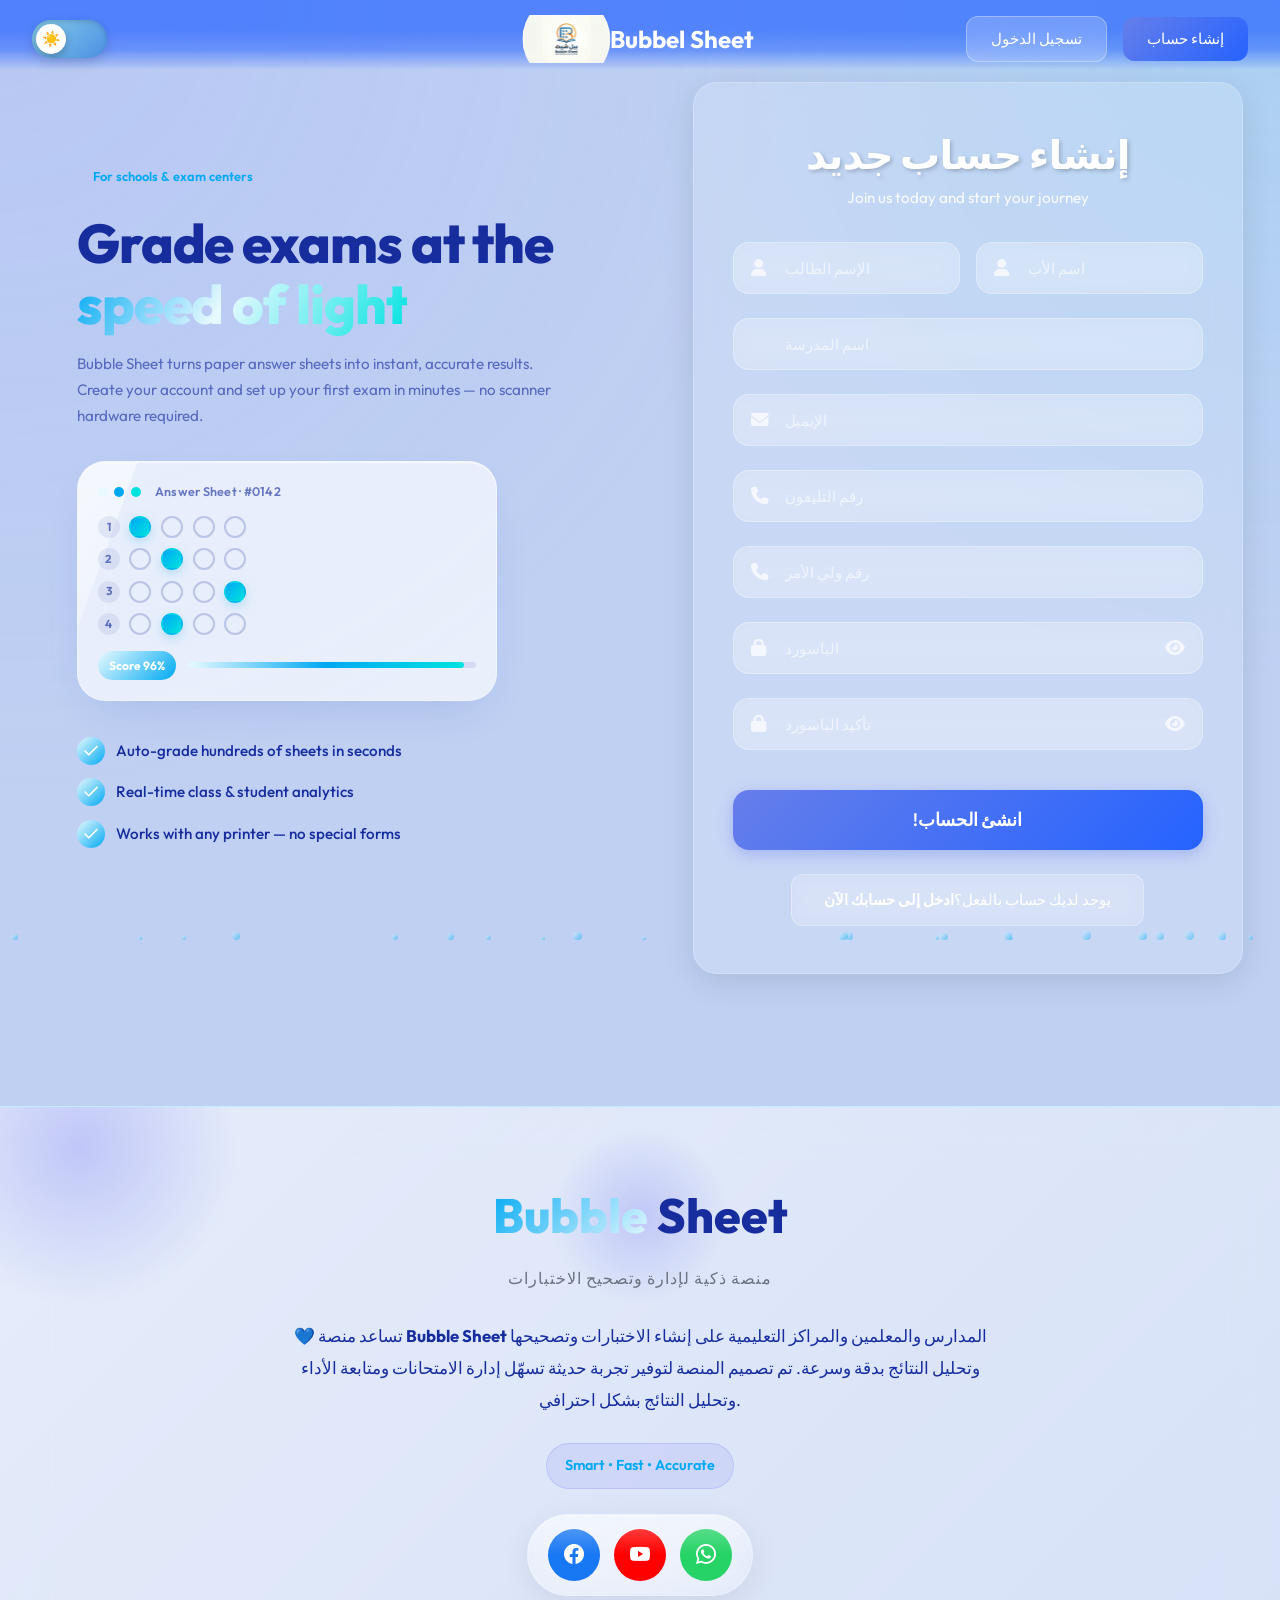
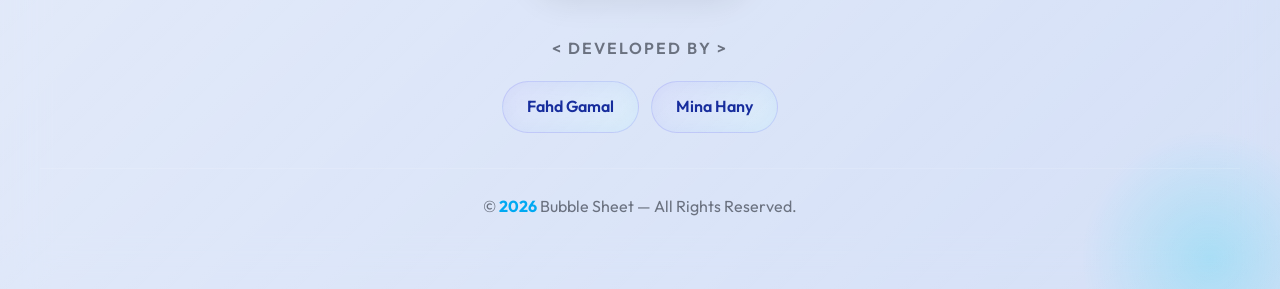
==== index.html @ 723b448f "Rename register.html to index.html" ====
<!DOCTYPE html>
<html lang="ar" data-theme="light">

<head>
    <meta charset="UTF-8" />
    <meta name="viewport" content="width=device-width, initial-scale=1, viewport-fit=cover" />
    <title>Create your account · Bubble Sheet</title>
    <meta name="description"
        content="Create your free Bubble Sheet account and start building, grading and tracking exams in minutes." />
    <!-- Bootstrap 5.3 -->
    <link href="https://cdnjs.cloudflare.com/ajax/libs/bootstrap/5.3.0/css/bootstrap.min.css" rel="stylesheet">
    <link href="https://cdnjs.cloudflare.com/ajax/libs/font-awesome/6.4.0/css/all.min.css" rel="stylesheet">
    <link href="https://cdn.jsdelivr.net/npm/bootstrap@5.3.3/dist/css/bootstrap.min.css" rel="stylesheet">
    <!--for footer -->
    <link href="https://fonts.googleapis.com/css2?family=Outfit:wght@300;400;500;600;700;800&display=swap"
        rel="stylesheet">
    <link href="https://cdn.jsdelivr.net/npm/bootstrap-icons@1.11.3/font/bootstrap-icons.css" rel="stylesheet">


    <!-- Fonts -->
    <link rel="preconnect" href="https://fonts.googleapis.com">
    <link rel="preconnect" href="https://fonts.gstatic.com" crossorigin>
    <link
        href="https://fonts.googleapis.com/css2?family=Outfit:wght@400;500;600;700;800&family=Plus+Jakarta+Sans:wght@400;500;600;700&display=swap"
        rel="stylesheet">
    <link rel="stylesheet" href="register.css">
    <link rel="stylesheet" href="nav.css">
    <link rel="stylesheet" href="footer.css">
</head>

<body>
    <!-- Navbar -->
    <nav class="glass-navbar">
        <div class="navbar-container">
            <!-- Logo/Brand (Center) -->
            <a href="home.html" class="navbar-brand">
                <div class="brand-logo">
                    <!-- <i class="fas fa-gem"></i> -->
                    <img src="logo.jpeg" alt="Logo" class="logo-text-wrapper">
                </div>
                <span class="logo-svg">Bubbel Sheet</span>
            </a>

            <!-- Theme Toggle -->
            <div class="nav-right">
                <label class="theme-switch">
                    <input type="checkbox" id="input">
                    <span class="toggle-track">
                        <span class="toggle-thumb"></span>
                    </span>
                </label>
            </div>

            <!-- Desktop Buttons -->
            <div class="navbar-buttons">
                <a href="login.html" class="glass-btn">تسجيل الدخول</a>
                <a href="register.html" class="glass-btn btn-register">إنشاء حساب</a>
            </div>

            <!-- Hamburger Menu -->
            <div class="hamburger" onclick="toggleMenu()">
                <span></span>
                <span></span>
                <span></span>
            </div>
        </div>
    </nav>
    <!-- Mobile Menu Overlay -->
    <div class="menu-overlay" id="menuOverlay" onclick="closeMenu()"></div>

    <!-- Mobile Menu -->
    <div class="mobile-menu" id="mobileMenu">
        <div class="mobile-menu-items">
            <a href="login.html" class="glass-btn" onclick="closeMenu()">تسجيل الدخول</a>
            <a href="register.html" class="glass-btn btn-register" onclick="closeMenu()">إنشاء حساب</a>
        </div>
    </div>
    <!-- finish navbar -->
    <!-- ============ MAIN SPLIT LAYOUT ============ -->
    <main>
        <div class="split-shell">

            <!-- LEFT: HERO -->
            <section class="hero-pane" aria-label="About Bubble Sheet">
                <div class="hero-blobs" aria-hidden="true">
                    <span class="blob blob-1"></span>
                    <span class="blob blob-2"></span>
                    <span class="blob blob-3"></span>
                </div>
                <div class="hero-particles" id="heroParticles" aria-hidden="true"></div>

                <div class="hero-content" data-anim="fade-up">
                    <span class="eyebrow glass-chip">For schools &amp; exam centers</span>
                    <h1 class="hero-title">
                        Grade exams at the
                        <span class="text-gradient">speed of light</span>
                    </h1>
                    <p class="hero-subtitle">
                        Bubble Sheet turns paper answer sheets into instant, accurate results.
                        Create your account and set up your first exam in minutes — no
                        scanner hardware required.
                    </p>

                    <!-- Illustration -->
                    <div class="hero-illustration glass-surface" data-anim="float-card" aria-hidden="true">
                        <div class="sheet-card">
                            <div class="sheet-header">
                                <span class="sheet-dot"></span>
                                <span class="sheet-dot"></span>
                                <span class="sheet-dot"></span>
                                <span class="sheet-title">Answer Sheet · #0142</span>
                            </div>
                            <div class="sheet-rows">
                                <div class="sheet-row" data-row="1">
                                    <span class="row-index">1</span>
                                    <span class="bubble-opt filled"></span>
                                    <span class="bubble-opt"></span>
                                    <span class="bubble-opt"></span>
                                    <span class="bubble-opt"></span>
                                </div>
                                <div class="sheet-row" data-row="2">
                                    <span class="row-index">2</span>
                                    <span class="bubble-opt"></span>
                                    <span class="bubble-opt filled"></span>
                                    <span class="bubble-opt"></span>
                                    <span class="bubble-opt"></span>
                                </div>
                                <div class="sheet-row" data-row="3">
                                    <span class="row-index">3</span>
                                    <span class="bubble-opt"></span>
                                    <span class="bubble-opt"></span>
                                    <span class="bubble-opt"></span>
                                    <span class="bubble-opt filled"></span>
                                </div>
                                <div class="sheet-row" data-row="4">
                                    <span class="row-index">4</span>
                                    <span class="bubble-opt"></span>
                                    <span class="bubble-opt filled"></span>
                                    <span class="bubble-opt"></span>
                                    <span class="bubble-opt"></span>
                                </div>
                            </div>
                            <div class="sheet-footer">
                                <span class="score-badge">Score 96%</span>
                                <span class="sheet-progress"><span class="sheet-progress-fill"></span></span>
                            </div>
                        </div>
                    </div>

                    <ul class="hero-features list-unstyled">
                        <li data-anim="reveal">
                            <span class="feature-icon"><svg width="18" height="18" viewBox="0 0 24 24" fill="none"
                                    stroke="currentColor" stroke-width="2.2" stroke-linecap="round"
                                    stroke-linejoin="round" aria-hidden="true">
                                    <path d="M20 6L9 17l-5-5" />
                                </svg></span>
                            Auto-grade hundreds of sheets in seconds
                        </li>
                        <li data-anim="reveal">
                            <span class="feature-icon"><svg width="18" height="18" viewBox="0 0 24 24" fill="none"
                                    stroke="currentColor" stroke-width="2.2" stroke-linecap="round"
                                    stroke-linejoin="round" aria-hidden="true">
                                    <path d="M20 6L9 17l-5-5" />
                                </svg></span>
                            Real-time class &amp; student analytics
                        </li>
                        <li data-anim="reveal">
                            <span class="feature-icon"><svg width="18" height="18" viewBox="0 0 24 24" fill="none"
                                    stroke="currentColor" stroke-width="2.2" stroke-linecap="round"
                                    stroke-linejoin="round" aria-hidden="true">
                                    <path d="M20 6L9 17l-5-5" />
                                </svg></span>
                            Works with any printer — no special forms
                        </li>
                    </ul>
                </div>
            </section>

            <!-- RIGHT: REGISTER FORM -->
            <!-- main -->
            <div class="animated-bg"></div>

            <div class="register-container">
                <div class="glass-card">
                    <h2>إنشاء حساب جديد</h2>
                    <p class="subtitle">Join us today and start your journey</p>

                    <form id="registerForm" novalidate>
                        <div class="name-row">
                            <div class="form-group">
                                <i class="fas fa-user input-icon"></i>
                                <input type="text" class="form-control" id="firstName" placeholder="الإسم الطالب"
                                    required>
                                <div class="error-message">First name is required</div>
                            </div>

                            <div class="form-group">
                                <i class="fas fa-user input-icon"></i>
                                <input type="text" class="form-control" id="lastName" placeholder="اسم الأب" required>
                                <div class="error-message">Last name is required</div>
                            </div>
                        </div>
                        <div class="form-group">
                            <input type="text" class="form-control" id="school" placeholder="اسم المدرسة" required>
                            <div class="error-message">school is required</div>
                        </div>
                        <div class="form-group">
                            <i class="fas fa-envelope input-icon"></i>
                            <input type="email" class="form-control" id="email" placeholder="الإيميل" required>
                            <div class="error-message">Please enter a valid email</div>
                        </div>

                        <div class="form-group">
                            <i class="fas fa-phone input-icon"></i>
                            <input type="tel" class="form-control" id="phone" placeholder="رقم التليفون" required>
                            <div class="error-message">Phone number is required</div>
                        </div>
                        <div class="form-group">
                            <i class="fas fa-phone input-icon"></i>
                            <input type="tel" class="form-control" id="fatherphone" placeholder="رقم ولي الأمر"
                                required>
                            <div class="error-message">Phone number is required</div>
                        </div>

                        <div class="form-group">
                            <i class="fas fa-lock input-icon"></i>
                            <input type="password" class="form-control" id="password" placeholder="الباسورد" required>
                            <i class="fas fa-eye password-toggle" id="togglePassword"></i>
                            <div class="error-message">Password must be at least 6 characters</div>
                        </div>

                        <div class="form-group">
                            <i class="fas fa-lock input-icon"></i>
                            <input type="password" class="form-control" id="confirmPassword"
                                placeholder="تأكيد الباسورد" required>
                            <i class="fas fa-eye password-toggle" id="toggleConfirmPassword"></i>
                            <div class="error-message">Passwords do not match</div>
                        </div>

                        <button type="submit" class="btn-register2">
                            <span>!انشئ الحساب</span>
                        </button>
                    </form>

                    <div class="login-link">
                        <a href="login.html" class="glass-link">يوجد لديك حساب بالفعل؟<strong>ادخل إلى حسابك
                                الآن</strong></a>
                    </div>
                </div>
                </section>

            </div>
    </main>
    <footer class="main-footer">

        <div class="footer-logo">
            <span>Bubble</span> Sheet
        </div>

        <div class="footer-subtitle">
            منصة ذكية لإدارة وتصحيح الاختبارات
        </div>

        <div class="footer-description">
            💙 تساعد منصة <strong>Bubble Sheet</strong> المدارس والمعلمين والمراكز التعليمية
            على إنشاء الاختبارات وتصحيحها وتحليل النتائج بدقة وسرعة.
            تم تصميم المنصة لتوفير تجربة حديثة تسهّل إدارة الامتحانات
            ومتابعة الأداء وتحليل النتائج بشكل احترافي.
        </div>

        <div class="footer-badge">
            Smart • Fast • Accurate
        </div>

        <br>

        <div class="social-glass">

            <a href="https://www.facebook.com/profile.php?id=61590523994765" class="facebook">
                <i class="bi bi-facebook"></i>
            </a>

            <a href="#" class="youtube">
                <i class="bi bi-youtube"></i>
            </a>

            <a href="http://wa.me/+201033878808" class="whatsapp">
                <i class="bi bi-whatsapp"></i>
            </a>

        </div>

        <div class="footer-dev-title">
            &lt; DEVELOPED BY &gt;
        </div>

        <div class="developers">
            <a href="https://www.facebook.com/share/1HFecNkbx6/">Fahd Gamal</a>
            <a href="https://www.facebook.com/share/1FLw3LeiFA/">Mina Hany</a>
        </div>

        <div class="footer-bottom">
            © <span class="copyright">2026</span>
            Bubble Sheet — All Rights Reserved.
        </div>

    </footer>
    <script src="https://cdn.jsdelivr.net/npm/bootstrap@5.3.3/dist/js/bootstrap.bundle.min.js"></script>
    <script src="register.js"></script>
    <script src="nav.js"></script>
</body>

</html>
---- register.css ----
/* ---------------------------------------------------------------------- */
/* DESIGN TOKENS                                                            */
/* ---------------------------------------------------------------------- */
:root {
    /* Brand */
    --primary: #00A9F2;
    --secondary: #00E2E0;
    --accent: #787CFE;
    --accent2: #48BED9;
    --darkAccent: #172D9D;

    /* Light theme */
    --bg: #F8FBFF;
    --surface: rgba(255, 255, 255, .65);
    --surfaceBorder: rgba(255, 255, 255, .4);
    --text: #172D9D;
    --text-soft: rgba(23, 45, 157, .62);
    --field-bg: rgba(255, 255, 255, .55);
    --field-bg-focus: rgba(255, 255, 255, .85);
    --shadow-color: rgba(23, 45, 157, .16);
    --glass-blur: 22px;
    --reflection: rgba(255, 255, 255, .55);

    /* Layout */
    --radius-sm: 12px;
    --radius-md: 18px;
    --radius-lg: 28px;
    --radius-pill: 999px;
    --font-display: 'Outfit', 'Plus Jakarta Sans', system-ui, sans-serif;
    --font-body: 'Plus Jakarta Sans', 'Outfit', system-ui, sans-serif;

    --ease: cubic-bezier(.22, .61, .36, 1);
    --speed-fast: .2s;
    --speed-med: .45s;
    --speed-slow: .9s;
}

/* Dark theme */
[data-theme="dark"] {
    --bg: #081028;
    --surface: rgba(15, 25, 55, .55);
    --surfaceBorder: rgba(255, 255, 255, .08);
    --text: #FFFFFF;
    --text-soft: rgba(255, 255, 255, .62);
    --field-bg: rgba(18, 28, 62, .55);
    --field-bg-focus: rgba(18, 28, 62, .85);
    --shadow-color: rgba(0, 0, 0, .55);
    --reflection: rgba(255, 255, 255, .10);
}

/* ---------------------------------------------------------------------- */
/* RESET / BASE                                                             */
/* ---------------------------------------------------------------------- */
* {
    box-sizing: border-box;
}

html {
    scroll-behavior: smooth;
}

body {
    margin: 0;
    min-height: 100vh;
    font-family: var(--font-body);
    color: var(--text);
    /* background: var(--bg); */
    /* transition: background var(--speed-slow) var(--ease), color var(--speed-med) var(--ease); */
    -webkit-font-smoothing: antialiased;
    overflow-x: hidden;
}

* {
    margin: 0;
    padding: 0;
    box-sizing: border-box;
}

html,
body {
    overflow-x: hidden;
}

/* Animated Gradient Background */
.animated-bg {
    position: fixed;
    top: 0;
    left: 0;
    width: 100%;
    height: 100%;
    /* background: linear-gradient(45deg, #667eea 0%, #764ba2 25%, #f093fb 50%, #4facfe 75%, #00f2fe 100%); */
    background-size: 400% 400%;
    animation: gradientShift 15s ease infinite;
    z-index: -1;
}

@keyframes gradientShift {
    0% {
        background-position: 0% 50%;
    }

    50% {
        background-position: 100% 50%;
    }

    100% {
        background-position: 0% 50%;
    }
}

/* Container Animation */
@keyframes fadeInUp {
    from {
        opacity: 0;
        transform: translateY(300px);
    }

    to {
        opacity: 1;
        transform: translateY(0);
    }
}

.register-container {
    margin-top: 50px;
    min-height: 100vh;
    display: flex;
    align-items: center;
    justify-content: center;
    padding: 2rem 1rem;
}

/* Liquid Glass Card */
.glass-card {
    background: rgba(255, 255, 255, 0.15);
    backdrop-filter: blur(20px);
    -webkit-backdrop-filter: blur(20px);
    border-radius: 24px;
    padding: 3rem 2.5rem;
    box-shadow: 0 8px 32px rgba(0, 0, 0, 0.1),
        0 0 0 1px rgba(255, 255, 255, 0.2) inset;
    max-width: 550px;
    width: 100%;
    animation: fadeInUp 0.8s ease;
}

.glass-card h2 {
    color: #fff;
    font-size: 2.5rem;
    font-weight: 700;
    margin-bottom: 0.5rem;
    text-align: center;
    text-shadow: 2px 2px 4px rgba(0, 0, 0, 0.2);
}

.glass-card .subtitle {
    color: rgba(255, 255, 255, 0.9);
    text-align: center;
    margin-bottom: 2rem;
    font-size: 0.95rem;
}

/* Form Groups */
.form-group {
    position: relative;
    margin-bottom: 1.5rem;
}

.input-icon {
    position: absolute;
    left: 18px;
    top: 50%;
    transform: translateY(-50%);
    color: rgba(255, 255, 255, 0.7);
    font-size: 1.1rem;
    z-index: 2;
    pointer-events: none;
}

.form-control,
.form-select {
    background: rgba(255, 255, 255, 0.2);
    backdrop-filter: blur(10px);
    border: 1px solid rgba(255, 255, 255, 0.3);
    border-radius: 16px;
    padding: 0.85rem 1rem 0.85rem 3.2rem;
    color: #fff;
    font-size: 0.95rem;
    transition: all 0.3s ease;
    height: 52px;
}

.form-control::placeholder {
    color: rgba(255, 255, 255, 0.6);
}

.form-control:focus,
.form-select:focus {
    background: rgba(255, 255, 255, 0.25);
    border-color: rgba(255, 255, 255, 0.6);
    box-shadow: 0 0 20px rgba(255, 255, 255, 0.3);
    outline: none;
    color: #fff;
}

.form-select {
    cursor: pointer;
    color: #fff;
}

.form-select option {
    background: #667eea;
    color: #fff;
}

/* Password Toggle */
.password-toggle {
    position: absolute;
    right: 18px;
    top: 50%;
    transform: translateY(-50%);
    color: rgba(255, 255, 255, 0.7);
    cursor: pointer;
    font-size: 1.1rem;
    z-index: 2;
    transition: color 0.3s ease;
}

.password-toggle:hover {
    color: #fff;
}

/* Row for First and Last Name */
.name-row {
    display: grid;
    grid-template-columns: 1fr 1fr;
    gap: 1rem;
}

/* 3D Register Button */
.btn-register2 {
    width: 100%;
    padding: 1rem;
    font-size: 1.1rem;
    font-weight: 600;
    color: #fff;
    background: linear-gradient(135deg, #667eea 0%, #2563ff 100%);
    border: none;
    border-radius: 16px;
    margin-top: 1rem;
    cursor: pointer;
    position: relative;
    overflow: hidden;
    box-shadow: 0 4px 15px rgba(102, 126, 234, 0.4);
    transition: all 0.2s ease;
    transform: translateY(0);
}

.btn-register2:hover {
    transform: translateY(-4px);
}

.btn-register2:active {
    transform: translateY(6px);
}

.btn-register2::before {
    content: '';
    position: absolute;
    top: 0;
    left: -100%;
    width: 100%;
    height: 100%;
    background: rgba(255, 255, 255, 0.2);
    transition: left 0.5s ease;
}

.btn-register2:hover::before {
    left: 100%;
}

/* Footer Link */
.login-link {
    margin-top: 1.5rem;
    text-align: center;
}

.glass-link {
    display: inline-block;
    padding: 0.8rem 2rem;
    background: rgba(255, 255, 255, 0.15);
    backdrop-filter: blur(10px);
    border: 1px solid rgba(255, 255, 255, 0.3);
    border-radius: 12px;
    color: #fff;
    text-decoration: none;
    font-size: 0.95rem;
    transition: all 0.3s ease;
}

.glass-link:hover {
    background: rgba(255, 255, 255, 0.25);
    border-color: rgba(255, 255, 255, 0.5);
    color: #fff;
    transform: translateY(-2px);
    box-shadow: 0 4px 15px rgba(255, 255, 255, 0.2);
}

.glass-link strong {
    color: #fff;
    font-weight: 600;
}

/* Error Messages */
.error-message {
    color: #ff6b6b;
    font-size: 0.85rem;
    margin-top: 0.3rem;
    margin-left: 0.5rem;
    display: none;
}

.form-group.error .form-control,
.form-group.error .form-select {
    border-color: #ff6b6b;
}

.form-group.error .error-message {
    display: block;
}

/* Responsive */
@media (max-width: 768px) {
    .glass-card {
        padding: 2rem 1.5rem;
    }

    .glass-card h2 {
        font-size: 2rem;
    }

    .name-row {
        grid-template-columns: 1fr;
    }
}

@media (max-width: 576px) {
    .glass-card {
        padding: 1.5rem 1rem;
        border-radius: 20px;
    }

    .glass-card h2 {
        font-size: 1.75rem;
    }

    .form-control,
    .form-select {
        font-size: 0.9rem;
    }
}

h1,
h2,
h3,
h4,
.brand-text {
    font-family: var(--font-display);
    letter-spacing: -0.02em;
}

a {
    color: var(--primary);
    text-decoration: none;
}

::selection {
    background: var(--accent);
    color: #fff;
}

/* Focus visibility for accessibility */
a:focus-visible,
button:focus-visible,
input:focus-visible,
.gender-pill:focus-visible,
.theme-btn:focus-visible {
    outline: 2px solid var(--accent);
    outline-offset: 3px;
    border-radius: var(--radius-sm);
}

.skip-link {
    position: absolute;
    left: -999px;
    top: auto;
    background: var(--surface);
    color: var(--text);
    padding: .6rem 1rem;
    border-radius: var(--radius-sm);
    z-index: 2000;
    border: 1px solid var(--surfaceBorder);
}

.skip-link:focus {
    left: 1rem;
    top: 1rem;
}

@media (prefers-contrast: more) {
    :root {
        --surfaceBorder: rgba(0, 0, 0, .6);
    }

    [data-theme="dark"] {
        --surfaceBorder: rgba(255, 255, 255, .6);
    }
}

@media (prefers-reduced-motion: reduce) {

    *,
    *::before,
    *::after {
        animation-duration: .01ms !important;
        animation-iteration-count: 1 !important;
        transition-duration: .01ms !important;
        scroll-behavior: auto !important;
    }
}

/* ---------------------------------------------------------------------- */
/* ANIMATED BACKGROUND                                                      */
/* ---------------------------------------------------------------------- */
.bg-aurora {
    position: fixed;
    inset: -20%;
    z-index: -2;
    background:
        radial-gradient(40% 35% at 18% 20%, color-mix(in srgb, var(--secondary) 38%, transparent), transparent 70%),
        radial-gradient(45% 40% at 85% 15%, color-mix(in srgb, var(--accent) 32%, transparent), transparent 70%),
        radial-gradient(50% 45% at 75% 85%, color-mix(in srgb, var(--primary) 30%, transparent), transparent 70%),
        radial-gradient(40% 40% at 15% 85%, color-mix(in srgb, var(--accent2) 28%, transparent), transparent 70%);
    filter: blur(60px) saturate(130%);
    animation: auroraShift 28s var(--ease) infinite alternate;
    opacity: .55;
    transition: opacity var(--speed-slow) var(--ease);
}

[data-theme="dark"] .bg-aurora {
    opacity: .35;
}

@keyframes auroraShift {
    0% {
        transform: translate3d(0, 0, 0) rotate(0deg) scale(1);
    }

    50% {
        transform: translate3d(2%, -3%, 0) rotate(8deg) scale(1.08);
    }

    100% {
        transform: translate3d(-3%, 2%, 0) rotate(-6deg) scale(1.02);
    }
}

.bg-grid {
    position: fixed;
    inset: 0;
    z-index: -1;
    background-image:
        linear-gradient(to right, color-mix(in srgb, var(--text) 5%, transparent) 1px, transparent 1px),
        linear-gradient(to bottom, color-mix(in srgb, var(--text) 5%, transparent) 1px, transparent 1px);
    background-size: 64px 64px;
    -webkit-mask-image: radial-gradient(120% 90% at 50% 0%, rgba(0, 0, 0, .6), transparent 75%);
    mask-image: radial-gradient(120% 90% at 50% 0%, rgba(0, 0, 0, .6), transparent 75%);
    opacity: .5;
}

/* ---------------------------------------------------------------------- */
/* GLASS PRIMITIVES                                                         */
/* ---------------------------------------------------------------------- */
.glass-surface {
    background: var(--surface);
    border: 1px solid var(--surfaceBorder);
    border-radius: var(--radius-lg);
    -webkit-backdrop-filter: blur(var(--glass-blur)) saturate(160%);
    backdrop-filter: blur(var(--glass-blur)) saturate(160%);
    box-shadow:
        0 1px 0 var(--reflection) inset,
        0 18px 50px -20px var(--shadow-color);
    position: relative;
    transition: background var(--speed-med) var(--ease), border-color var(--speed-med) var(--ease), box-shadow var(--speed-med) var(--ease);
}

.glass-pill {
    background: var(--surface);
    border: 1px solid var(--surfaceBorder);
    border-radius: var(--radius-pill);
    -webkit-backdrop-filter: blur(14px) saturate(160%);
    backdrop-filter: blur(14px) saturate(160%);
}

.text-gradient {
    background: linear-gradient(120deg, var(--primary), var(--secondary) 45%, var(--accent) 100%);
    -webkit-background-clip: text;
    background-clip: text;
    color: transparent;
}

/* ---------------------------------------------------------------------- */
/* LAYOUT — SPLIT SCREEN                                                    */
/* ---------------------------------------------------------------------- */
.split-shell {
    display: grid;
    grid-template-columns: 1.05fr 1fr;
    min-height: calc(100vh - 66px);
}

.hero-pane {
    /* position: relative; */
    display: flex;
    align-items: center;
    justify-content: center;
    padding: clamp(2rem, 5vw, 5rem) clamp(1.5rem, 6vw, 5rem);
    overflow: hidden;
}

.form-pane {
    display: flex;
    align-items: center;
    justify-content: center;
    padding: clamp(1.5rem, 4vw, 3.5rem) clamp(1rem, 4vw, 3rem);
}

/* Floating liquid blobs */
.hero-blobs {
    position: absolute;
    inset: 0;
    z-index: 0;
    pointer-events: none;
}

.blob {
    border-radius: 50%;
    filter: blur(50px);
    opacity: .55;
    mix-blend-mode: normal;
    will-change: transform;
}

[data-theme="dark"] .blob {
    opacity: .4;
}

.blob-1 {
    width: 320px;
    height: 320px;
    top: -60px;
    left: -80px;
    background: radial-gradient(circle at 30% 30%, var(--secondary), transparent 70%);
    animation: floatBlob1 16s var(--ease) infinite alternate;
}

.blob-2 {
    width: 380px;
    height: 380px;
    bottom: -120px;
    right: -100px;
    background: radial-gradient(circle at 70% 70%, var(--accent), transparent 70%);
    animation: floatBlob2 20s var(--ease) infinite alternate;
}

.blob-3 {
    width: 240px;
    height: 240px;
    bottom: 20%;
    left: 28%;
    background: radial-gradient(circle at 50% 50%, var(--primary), transparent 70%);
    animation: floatBlob3 18s var(--ease) infinite alternate;
}

@keyframes floatBlob1 {
    from {
        transform: translate3d(0, 0, 0) scale(1);
    }

    to {
        transform: translate3d(60px, 40px, 0) scale(1.15);
    }
}

@keyframes floatBlob2 {
    from {
        transform: translate3d(0, 0, 0) scale(1);
    }

    to {
        transform: translate3d(-50px, -60px, 0) scale(1.1);
    }
}

@keyframes floatBlob3 {
    from {
        transform: translate3d(0, 0, 0) rotate(0deg);
    }

    to {
        transform: translate3d(30px, -40px, 0) rotate(20deg);
    }
}

/* Floating particles */
.hero-particles {
    position: absolute;
    inset: 0;
    z-index: 1;
    pointer-events: none;
}

.particle {
    position: absolute;
    border-radius: 50%;
    background: linear-gradient(135deg, var(--secondary), var(--primary));
    opacity: .5;
    animation: particleFloat linear infinite;
}

@keyframes particleFloat {
    0% {
        transform: translate3d(0, 0, 0);
        opacity: 0;
    }

    10% {
        opacity: .6;
    }

    90% {
        opacity: .4;
    }

    100% {
        transform: translate3d(var(--drift-x), -120vh, 0);
        opacity: 0;
    }
}

/* ---------------------------------------------------------------------- */
/* HERO CONTENT                                                             */
/* ---------------------------------------------------------------------- */
.hero-content {
    position: relative;
    z-index: 2;
    max-width: 620px;
}

.eyebrow {
    display: inline-flex;
    align-items: center;
    gap: .4rem;
    padding: .45rem 1rem;
    font-size: .8rem;
    font-weight: 600;
    color: var(--primary);
    margin-bottom: 1.25rem;
}

.hero-title {
    font-size: clamp(2.1rem, 4.4vw, 3.4rem);
    font-weight: 800;
    line-height: 1.12;
    margin-bottom: 1rem;
    color: var(--text);
}

.hero-subtitle {
    font-size: clamp(.95rem, 1.1vw, 1.1rem);
    color: var(--text-soft);
    max-width: 520px;
    margin-bottom: 2rem;
    line-height: 1.7;
}

/* Hero illustration */
.hero-illustration {
    padding: 1.25rem;
    margin-bottom: 2.25rem;
    max-width: 420px;
    position: relative;
    overflow: hidden;
}

.hero-illustration::before {
    content: '';
    position: absolute;
    top: -50%;
    left: -60%;
    width: 60%;
    height: 220%;
    background: linear-gradient(120deg, transparent, var(--reflection), transparent);
    transform: rotate(20deg);
    animation: reflectionSweep 7s ease-in-out infinite;
}

@keyframes reflectionSweep {

    0%,
    60% {
        left: -60%;
    }

    100% {
        left: 130%;
    }
}

[data-anim="float-card"] {
    animation: floatCard 7s var(--ease) infinite alternate;
}

@keyframes floatCard {
    from {
        transform: translateY(0px) rotate(-1deg);
    }

    to {
        transform: translateY(-10px) rotate(1deg);
    }
}

.sheet-card {
    position: relative;
    z-index: 1;
}

.sheet-header {
    display: flex;
    align-items: center;
    gap: .4rem;
    margin-bottom: .9rem;
}

.sheet-dot {
    width: 10px;
    height: 10px;
    border-radius: 50%;
    background: color-mix(in srgb, var(--text) 18%, transparent);
}

.sheet-dot:nth-child(1) {
    background: var(--secondary);
}

.sheet-dot:nth-child(2) {
    background: var(--primary);
}

.sheet-dot:nth-child(3) {
    background: var(--accent);
}

.sheet-title {
    margin-left: .5rem;
    font-size: .78rem;
    font-weight: 600;
    color: var(--text-soft);
    letter-spacing: .02em;
}

.sheet-rows {
    display: flex;
    flex-direction: column;
    gap: .65rem;
    margin-bottom: 1rem;
}

.sheet-row {
    display: flex;
    align-items: center;
    gap: .6rem;
}

.row-index {
    width: 22px;
    height: 22px;
    display: grid;
    place-items: center;
    border-radius: 50%;
    background: color-mix(in srgb, var(--text) 8%, transparent);
    font-size: .72rem;
    font-weight: 700;
    color: var(--text-soft);
    flex-shrink: 0;
}

.bubble-opt {
    width: 22px;
    height: 22px;
    border-radius: 50%;
    border: 2px solid color-mix(in srgb, var(--text) 22%, transparent);
    transition: all .4s var(--ease);
}

.bubble-opt.filled {
    border-color: transparent;
    background: linear-gradient(135deg, var(--primary), var(--accent));
    box-shadow: 0 4px 14px -4px color-mix(in srgb, var(--primary) 60%, transparent);
    animation: bubblePop 2.4s var(--ease) infinite;
}

.sheet-row[data-row="2"] .bubble-opt.filled {
    animation-delay: .3s;
}

.sheet-row[data-row="3"] .bubble-opt.filled {
    animation-delay: .6s;
}

.sheet-row[data-row="4"] .bubble-opt.filled {
    animation-delay: .9s;
}

@keyframes bubblePop {

    0%,
    100% {
        transform: scale(1);
    }

    50% {
        transform: scale(1.18);
    }
}

.sheet-footer {
    display: flex;
    align-items: center;
    gap: .75rem;
}

.score-badge {
    font-size: .75rem;
    font-weight: 700;
    padding: .3rem .7rem;
    border-radius: var(--radius-pill);
    color: #fff;
    background: linear-gradient(135deg, var(--secondary), var(--primary));
    white-space: nowrap;
}

.sheet-progress {
    flex: 1;
    height: 6px;
    border-radius: var(--radius-pill);
    background: color-mix(in srgb, var(--text) 10%, transparent);
    overflow: hidden;
}

.sheet-progress-fill {
    display: block;
    height: 100%;
    width: 0%;
    border-radius: var(--radius-pill);
    background: linear-gradient(90deg, var(--secondary), var(--primary), var(--accent));
    animation: fillProgress 2.4s var(--ease) 1 forwards;
}

@keyframes fillProgress {
    to {
        width: 96%;
    }
}

/* Hero feature list */
.hero-features {
    display: flex;
    flex-direction: column;
    gap: .85rem;
    margin: 0;
    padding: 0;
}

.hero-features li {
    display: flex;
    align-items: center;
    gap: .7rem;
    font-size: .95rem;
    font-weight: 500;
    color: var(--text);
    opacity: 0;
    transform: translateY(14px);
}

.feature-icon {
    display: grid;
    place-items: center;
    width: 28px;
    height: 28px;
    border-radius: var(--radius-pill);
    background: linear-gradient(135deg, var(--secondary), var(--primary));
    color: #fff;
    flex-shrink: 0;
}

/* ---------------------------------------------------------------------- */
/* REVEAL / ENTRANCE ANIMATIONS (triggered via JS .is-visible)             */
/* ---------------------------------------------------------------------- */
[data-anim="fade-up"] {
    animation: fadeUp .8s var(--ease) both;
}

@keyframes fadeUp {
    from {
        opacity: 0;
        transform: translateY(24px);
    }

    to {
        opacity: 1;
        transform: translateY(0);
    }
}

[data-anim="reveal"] {
    transition: opacity .7s var(--ease), transform .7s var(--ease);
}

[data-anim="reveal"]:not(.is-visible) {
    opacity: 0;
    transform: translateY(16px);
}

[data-anim="reveal"].is-visible {
    opacity: 1;
    transform: translateY(0);
}

.hero-features li.is-visible {
    opacity: 1;
    transform: translateY(0);
    transition: opacity .6s var(--ease), transform .6s var(--ease);
}

[data-anim="card-in"] {
    animation: cardIn .9s var(--ease) both;
}

@keyframes cardIn {
    from {
        opacity: 0;
        transform: translateY(40px) scale(.97);
    }

    to {
        opacity: 1;
        transform: translateY(0) scale(1);
    }
}

/* ---------------------------------------------------------------------- */
/* FORM CARD                                                                */
/* ---------------------------------------------------------------------- */
.form-card {
    width: 100%;
    max-width: 540px;
    padding: clamp(1.5rem, 3vw, 2.75rem);
    position: relative;
    isolation: isolate;
}

.form-card-glow {
    position: absolute;
    inset: -2px;
    border-radius: inherit;
    background: linear-gradient(135deg, color-mix(in srgb, var(--secondary) 50%, transparent), color-mix(in srgb, var(--accent) 50%, transparent));
    filter: blur(28px);
    opacity: .35;
    z-index: -1;
    animation: glowPulse 6s ease-in-out infinite;
}

@keyframes glowPulse {

    0%,
    100% {
        opacity: .25;
    }

    50% {
        opacity: .45;
    }
}

.form-card-head {
    margin-bottom: 1.75rem;
}

.form-title {
    font-size: clamp(1.5rem, 2.4vw, 1.9rem);
    font-weight: 800;
    margin-bottom: .35rem;
    color: var(--text);
}

.form-subtitle {
    color: var(--text-soft);
    font-size: .95rem;
    margin: 0;
}

/* ---------------------------------------------------------------------- */
/* FORM FIELDS — glass floating labels                                     */
/* ---------------------------------------------------------------------- */
.glass-field {
    position: relative;
}

.glass-field>.form-control {
    background: var(--field-bg);
    border: 1px solid var(--surfaceBorder);
    border-radius: var(--radius-md);
    color: var(--text);
    -webkit-backdrop-filter: blur(10px);
    backdrop-filter: blur(10px);
    height: calc(3.5rem + 2px);
    padding: 1rem .9rem;
    transition: border-color var(--speed-fast) var(--ease), background var(--speed-fast) var(--ease), box-shadow var(--speed-fast) var(--ease), transform var(--speed-fast) var(--ease);
}

.glass-field>.form-control::placeholder {
    color: transparent;
}

.glass-field>label {
    color: var(--text-soft);
    padding: 1rem .9rem;
}

.glass-field>.form-control:focus {
    background: var(--field-bg-focus);
    border-color: var(--primary);
    box-shadow: 0 0 0 4px color-mix(in srgb, var(--primary) 18%, transparent), 0 10px 26px -14px color-mix(in srgb, var(--primary) 50%, transparent);
    transform: translateY(-1px);
}

.glass-field>.form-control:focus~label,
.glass-field>.form-control:not(:placeholder-shown)~label {
    color: var(--primary);
    transform: scale(.82) translateY(-.7rem) translateX(.15rem);
}

/* Validation states */
.glass-field.is-valid>.form-control {
    border-color: var(--secondary);
    box-shadow: 0 0 0 4px color-mix(in srgb, var(--secondary) 16%, transparent);
}

.glass-field.is-invalid>.form-control {
    border-color: #ff6b81;
    box-shadow: 0 0 0 4px rgba(255, 107, 129, .16);
    animation: shake .35s var(--ease);
}

@keyframes shake {

    0%,
    100% {
        transform: translateX(0);
    }

    25% {
        transform: translateX(-5px);
    }

    75% {
        transform: translateX(5px);
    }
}

.field-feedback {
    font-size: .8rem;
    min-height: 1.1em;
    margin-top: .35rem;
    padding-left: .25rem;
    display: flex;
    align-items: center;
    gap: .35rem;
    color: var(--text-soft);
    transition: color var(--speed-fast) var(--ease);
}

.glass-field.is-invalid .field-feedback,
fieldset.is-invalid .field-feedback {
    color: #ff6b81;
}

.glass-field.is-valid .field-feedback,
fieldset.is-valid .field-feedback {
    color: var(--accent2);
}

.field-feedback::before {
    content: '';
    flex-shrink: 0;
}

.glass-field.is-invalid .field-feedback:not(:empty)::before,
.glass-field.is-valid .field-feedback:not(:empty)::before,
fieldset.is-invalid .field-feedback:not(:empty)::before,
fieldset.is-valid .field-feedback:not(:empty)::before {
    width: 6px;
    height: 6px;
    border-radius: 50%;
    background: currentColor;
}

/* Password toggle button */
.has-toggle>.form-control {
    padding-right: 3rem;
}

.password-toggle:hover {
    color: var(--primary);
    transform: translateY(-1px);
}

.password-toggle[aria-pressed="true"] {
    color: var(--primary);
}

/* ---------------------------------------------------------------------- */
/* GENDER RADIO PILLS                                                       */
/* ---------------------------------------------------------------------- */
.field-legend {
    font-size: .85rem;
    font-weight: 600;
    color: var(--text-soft);
    margin-bottom: .5rem;
    padding: 0;
}

.gender-options {
    display: flex;
    gap: .75rem;
    flex-wrap: wrap;
}

.gender-input {
    position: absolute;
    opacity: 0;
    width: 1px;
    height: 1px;
    pointer-events: none;
}

.gender-pill {
    display: inline-flex;
    align-items: center;
    gap: .5rem;
    padding: .7rem 1.25rem;
    font-size: .92rem;
    font-weight: 600;
    color: var(--text-soft);
    cursor: pointer;
    transition: all var(--speed-fast) var(--ease);
    user-select: none;
}

.gender-pill:hover {
    color: var(--text);
    transform: translateY(-1px);
    border-color: color-mix(in srgb, var(--primary) 40%, var(--surfaceBorder));
}

.gender-input:checked+.gender-pill {
    color: #fff;
    background: linear-gradient(135deg, var(--primary), var(--accent));
    border-color: transparent;
    box-shadow: 0 10px 24px -12px color-mix(in srgb, var(--primary) 60%, transparent);
}

.gender-input:focus-visible+.gender-pill {
    outline: 2px solid var(--accent);
    outline-offset: 3px;
}

fieldset.is-invalid .gender-pill {
    border-color: #ff6b81;
}

/* ---------------------------------------------------------------------- */
/* PASSWORD STRENGTH METER                                                  */
/* ---------------------------------------------------------------------- */
.strength-track {
    position: relative;
    height: 7px;
    border-radius: var(--radius-pill);
    background: color-mix(in srgb, var(--text) 8%, transparent);
    overflow: hidden;
}

.strength-fill {
    position: absolute;
    inset: 0;
    width: 0%;
    border-radius: var(--radius-pill);
    background: linear-gradient(90deg, #ff6b81, #ffb547);
    transition: width var(--speed-med) var(--ease), background var(--speed-med) var(--ease);
}

.strength-fill[data-level="medium"] {
    background: linear-gradient(90deg, #ffb547, var(--accent2));
}

.strength-fill[data-level="strong"] {
    background: linear-gradient(90deg, var(--secondary), var(--primary), var(--accent));
}

.strength-meta {
    display: flex;
    flex-wrap: wrap;
    align-items: center;
    justify-content: space-between;
    gap: .5rem;
    margin-top: .5rem;
}

.strength-label {
    font-size: .8rem;
    font-weight: 600;
    color: var(--text-soft);
    transition: color var(--speed-fast) var(--ease);
}

.strength-label[data-level="weak"] {
    color: #ff6b81;
}

.strength-label[data-level="medium"] {
    color: #ffb547;
}

.strength-label[data-level="strong"] {
    color: var(--accent2);
}

.strength-rules {
    display: flex;
    flex-wrap: wrap;
    gap: .4rem;
    margin: 0;
    padding: 0;
    list-style: none;
}

.strength-rules li {
    font-size: .72rem;
    font-weight: 600;
    padding: .2rem .55rem;
    border-radius: var(--radius-pill);
    background: color-mix(in srgb, var(--text) 6%, transparent);
    color: var(--text-soft);
    transition: all var(--speed-fast) var(--ease);
}

.strength-rules li.met {
    background: color-mix(in srgb, var(--secondary) 22%, transparent);
    color: var(--darkAccent);
}

[data-theme="dark"] .strength-rules li.met {
    color: #fff;
}

/* ---------------------------------------------------------------------- */
/* BUTTONS                                                                  */
/* ---------------------------------------------------------------------- */
.btn-glass-primary {
    position: relative;
    display: flex;
    align-items: center;
    justify-content: center;
    gap: .6rem;
    padding: 1rem 1.5rem;
    font-size: 1rem;
    font-weight: 700;
    color: #fff;
    border: none;
    border-radius: var(--radius-md);
    background: linear-gradient(135deg, var(--primary), var(--accent2) 50%, var(--accent));
    background-size: 200% 200%;
    background-position: 0% 50%;
    box-shadow: 0 14px 32px -16px color-mix(in srgb, var(--primary) 65%, transparent);
    overflow: hidden;
    cursor: pointer;
    transition: background-position var(--speed-slow) var(--ease), transform var(--speed-fast) var(--ease), box-shadow var(--speed-fast) var(--ease);
    margin-top: .25rem;
}

.btn-glass-primary::after {
    content: '';
    position: absolute;
    top: 0;
    left: -120%;
    width: 60%;
    height: 100%;
    background: linear-gradient(120deg, transparent, rgba(255, 255, 255, .45), transparent);
    transform: skewX(-20deg);
    transition: left .7s var(--ease);
}

.btn-glass-primary:hover {
    background-position: 100% 50%;
    transform: translateY(-2px);
    box-shadow: 0 18px 38px -16px color-mix(in srgb, var(--accent) 65%, transparent);
}

.btn-glass-primary:hover::after {
    left: 130%;
}

.btn-glass-primary:active {
    transform: translateY(0px) scale(.99);
}

.btn-glass-primary:disabled {
    opacity: .7;
    cursor: progress;
    transform: none;
}

.btn-spinner {
    width: 18px;
    height: 18px;
    border-radius: 50%;
    border: 2.5px solid rgba(255, 255, 255, .35);
    border-top-color: #fff;
    display: none;
    animation: spin .7s linear infinite;
}

.btn-glass-primary.is-loading .btn-spinner {
    display: inline-block;
}

.btn-glass-primary.is-loading .btn-label {
    opacity: .85;
}

@keyframes spin {
    to {
        transform: rotate(360deg);
    }
}

/* ---------------------------------------------------------------------- */
/* TERMS / SWITCH / SUCCESS                                                 */
/* ---------------------------------------------------------------------- */
.form-terms {
    font-size: .8rem;
    color: var(--text-soft);
    text-align: center;
    margin: 1rem 0 0;
    line-height: 1.6;
}

.form-switch {
    font-size: .85rem;
    color: var(--text-soft);
    text-align: center;
    margin: 1rem 0 0;
}

.success-banner {
    margin-top: 1.25rem;
    display: flex;
    align-items: center;
    gap: .6rem;
    padding: .85rem 1.1rem;
    border-radius: var(--radius-md);
    background: color-mix(in srgb, var(--secondary) 18%, transparent);
    border: 1px solid color-mix(in srgb, var(--secondary) 40%, transparent);
    color: var(--darkAccent);
    font-weight: 600;
    font-size: .9rem;
    animation: fadeUp .5s var(--ease) both;
}

[data-theme="dark"] .success-banner {
    color: #fff;
}

/* ---------------------------------------------------------------------- */
/* RESPONSIVE                                                               */
/* ---------------------------------------------------------------------- */
@media (max-width: 1199.98px) {
    .split-shell {
        grid-template-columns: 1fr;
    }

    .hero-pane {
        padding-top: 3rem;
        padding-bottom: 1rem;
        min-height: 56vh;
    }

    .hero-illustration {
        max-width: 380px;
    }
}

@media (max-width: 767.98px) {
    .hero-title {
        font-size: clamp(1.9rem, 8vw, 2.6rem);
    }

    .hero-illustration {
        display: none;
    }

    .hero-pane {
        padding-top: 2.5rem;
        padding-bottom: 1.5rem;
        min-height: auto;
    }

    .form-card {
        padding: 1.5rem;
    }

    .gender-options {
        gap: .5rem;
    }

    .gender-pill {
        padding: .6rem 1rem;
        font-size: .85rem;
        flex: 1;
        justify-content: center;
    }
}

@media (max-width: 575.98px) {
    .hero-features {
        display: none;
    }

    .eyebrow {
        font-size: .72rem;
    }

    .strength-rules li {
        font-size: .68rem;
    }
}

@media (min-width: 1600px) {
    .split-shell {
        grid-template-columns: 1.2fr 1fr;
    }

    .hero-content {
        max-width: 720px;
    }

    .form-card {
        max-width: 600px;
    }
}

/* Landscape phones: tighten vertical rhythm */
@media (max-height: 480px) and (orientation: landscape) {
    .hero-pane {
        min-height: auto;
        padding-block: 1.5rem;
    }

    .hero-illustration {
        display: none;
    }

    .hero-features {
        display: none;
    }
}
---- nav.css ----
:root {

    /* Light Mode */
    --light-bg: #BFD0F3;
    --light-secondary: #E8FAFF;
    --light-primary: #00A9F2;
    --light-accent: #00E2E0;
    --light-highlight: #787CFE;
    --light-text: #172D9D;
    --light-text-secondary: #48BED9;
    --light-border: #BFEFFF;
    --light-card: #FFFFFF;
    --light-shadow: rgba(0, 169, 242, 0.15);

    /* Dark Mode */
    --dark-bg: #081126;
    --dark-secondary: #10204D;
    --dark-primary: #172D9D;
    --dark-accent: #00A9F2;
    --dark-highlight: #787CFE;
    --dark-text: #FFFFFF;
    --dark-text-secondary: #48BED9;
    --dark-border: #1F3BAF;
    --dark-card: #0D183D;
    --dark-shadow: rgba(0, 0, 0, 0.4);
}

* {
    margin: 0;
    padding: 0;
    box-sizing: border-box;
}


/* تطبيق الوضع الداكن */
body.dark {
    --bg: var(--dark-bg);
    --secondary: var(--dark-secondary);
    --primary: var(--dark-primary);
    --accent: var(--dark-accent);
    --highlight: var(--dark-highlight);
    --text: var(--dark-text);
    --text-secondary: var(--dark-text-secondary);
    --border: var(--dark-border);
    --card: var(--dark-card);
    --shadow: var(--dark-shadow);
}

/* تطبيق الوضع الفاتح */
body {
    --bg: var(--light-bg);
    --secondary: var(--light-secondary);
    --primary: var(--light-primary);
    --accent: var(--light-accent);
    --highlight: var(--light-highlight);
    --text: var(--light-text);
    --text-secondary: var(--light-text-secondary);
    --border: var(--light-border);
    --card: var(--light-card);
    --shadow: var(--light-shadow);
}

body {
    font-family: 'Segoe UI', Tahoma, Geneva, Verdana, sans-serif;
    background-color: var(--bg);
    color: var(--text);
    transition: all 0.3s ease;
    line-height: 1.6;
}

.container {
    max-width: 1200px;
    margin: 0 auto;
    padding: 0 20px;
}

.navbar {
    background-color: var(--card);
    box-shadow: 0 2px 10px var(--shadow);
    position: sticky;
    top: 0;
    z-index: 1000;
    border-bottom: 1px solid var(--border);
}

.nav-container {
    max-width: 1200px;
    margin: 0 auto;
    padding: 0 20px;
    display: flex;
    justify-content: space-between;
    align-items: center;
    height: 70px;
}

.nav-logo {
    display: flex;
    align-items: center;
    gap: 10px;
    font-size: 1.5rem;
    font-weight: bold;
    color: var(--primary);
}

.nav-logo i {
    font-size: 2rem;
    color: var(--accent);
}

.nav-link {
    text-decoration: none;
    color: var(--text-secondary);
    font-weight: 500;
    transition: color 0.3s ease;
    position: relative;
}

.nav-link:hover,
.nav-link.active {
    color: var(--accent);
}


.nav-link.active::after {
    content: '';
    position: absolute;
    bottom: -5px;
    left: 0;
    right: 0;
    height: 2px;
    background-color: var(--accent);
}

.nav-right {
    display: flex;
    align-items: center;
    gap: 20px;
}

.theme-toggle {
    position: relative;
}


.theme-switch {
    position: relative;
    display: inline-block;
    cursor: pointer;
}

.theme-switch input {
    display: none;
}

.toggle-track {
    width: 75px;
    height: 38px;
    border-radius: 50px;
    position: relative;
    display: flex;
    align-items: center;
    padding: 4px;
    overflow: hidden;
    background: linear-gradient(135deg, #87CEEB, #4A90E2);
    transition: .5s ease;
    box-shadow:
        inset 0 2px 5px rgba(0, 0, 0, .15),
        0 4px 12px rgba(0, 0, 0, .15);
}

.toggle-thumb {
    width: 30px;
    height: 30px;
    border-radius: 50%;
    background: #fff;
    display: flex;
    align-items: center;
    justify-content: center;
    transition: .5s ease;
    box-shadow: 0 4px 10px rgba(0, 0, 0, .25);
}

.toggle-thumb::before {
    content: "☀️";
    font-size: 15px;
}

.theme-switch input:checked+.toggle-track {
    background: linear-gradient(135deg, #111827, #000000);
}

.theme-switch input:checked+.toggle-track .toggle-thumb {
    transform: translateX(37px) rotate(360deg);
}

.theme-switch input:checked+.toggle-track .toggle-thumb::before {
    content: "🌙";
}

.toggle-track::before {
    content: "";
    position: absolute;
    opacity: 0;
    transition: .5s;
}

.theme-switch input:checked+.toggle-track::before {
    opacity: 1;
    width: 3px;
    height: 3px;
    background: white;
    border-radius: 50%;
    top: 8px;
    left: 12px;
    box-shadow:
        10px 8px white,
        24px -2px white,
        18px 15px white,
        35px 4px white;
}

.theme-switch input:checked+.toggle-track::after {
    content: "";
    position: absolute;
    width: 18px;
    height: 18px;
    border-radius: 50%;
    background: rgba(255, 255, 255, .08);
    left: 10px;
    top: 6px;
}

/* Navbar Styles */
.glass-navbar {
    background: linear-gradient(0deg, #2563ff00 30%, #2563ff8a, rgba(37, 99, 255, 0.7) 70%);
    backdrop-filter: none;
    -webkit-backdrop-filter: none;
    box-shadow: 0 4px 20px rgba(0, 0, 0, 0.1),
        0 0 0 1px rgba(255, 255, 255, 0.2) inset;
    padding: 1rem 0;
    position: fixed;
    top: 0;
    left: 0;
    right: 0;
    z-index: 9999;
    transition: all 0.3s ease;
    height: 100px;
}

body.dark .glass-navbar {
    background: linear-gradient(0deg, #2563ff00 30%, #16213c78, #16213c 70%);
    backdrop-filter: none;
    -webkit-backdrop-filter: none;
}

.navbar-container {
    max-width: 1400px;
    margin: 0 auto;
    padding: 0 2rem;
    display: flex;
    align-items: center;
    justify-content: space-between;
    position: relative;
}

/* Logo/Brand Center */
.navbar-brand {
    position: absolute;
    left: 50%;
    transform: translateX(-50%);
    display: flex;
    align-items: center;
    gap: 0.2rem;
    text-decoration: none;
    color: #fff;
    font-size: 1.5rem;
    font-weight: 700;
    transition: all 0.3s ease;
}

.navbar-brand:hover {
    color: #fff;
    transform: translateX(-50%) scale(1.05);
}

.brand-logo {
    width: 80px;
    height: 80px;
    border-radius: 12px;
    display: flex;
    align-items: center;
    justify-content: center;
    font-size: 1.3rem;
}

/* Desktop Buttons */
.navbar-buttons {
    display: flex;
    align-items: center;
    gap: 1rem;
    margin-left: auto;
}

.glass-btn {
    padding: 0.6rem 1.5rem;
    background: rgba(255, 255, 255, 0.2);
    backdrop-filter: blur(10px);
    border: 1px solid rgba(255, 255, 255, 0.3);
    border-radius: 12px;
    color: #fff;
    text-decoration: none;
    font-size: 0.95rem;
    font-weight: 500;
    transition: all 0.3s ease;
    display: inline-block;
}

.glass-btn:hover {
    background: rgba(255, 255, 255, 0.3);
    border-color: rgba(255, 255, 255, 0.5);
    color: #fff;
    transform: translateY(-2px);
    box-shadow: 0 4px 15px rgba(255, 255, 255, 0.2);
}

body.dark .glass-btn {
    background: rgba(255, 255, 255, 0.1);
    border-color: rgba(255, 255, 255, 0.2);
}

body.dark .glass-btn:hover {
    background: rgba(255, 255, 255, 0.2);
}

.btn-register {
    background: linear-gradient(135deg, #667eea 0%, #2563ff 100%);
    border: none;
}

/* Dark Mode Toggle */
.theme-toggle {
    position: relative;
    width: 60px;
    height: 30px;
    background: rgba(255, 255, 255, 0.2);
    backdrop-filter: blur(10px);
    border: 1px solid rgba(255, 255, 255, 0.3);
    border-radius: 20px;
    cursor: pointer;
    transition: all 0.3s ease;
    display: flex;
    align-items: center;
    padding: 0 4px;
    margin-right: 1rem;
    overflow: hidden;
}

.theme-toggle::before {
    content: '';
    position: absolute;
    top: 0;
    left: 0;
    width: 100%;
    height: 100%;
    background: radial-gradient(circle at center, rgba(255, 255, 255, 0.3) 0%, transparent 70%);
    opacity: 0;
    transition: opacity 0.3s ease;
    pointer-events: none;
}

.theme-toggle:hover::before {
    animation: ripple 0.6s ease-out;
}

@keyframes ripple {
    0% {
        opacity: 1;
        transform: scale(0);
    }

    100% {
        opacity: 0;
        transform: scale(2);
    }
}

body.dark .theme-toggle {
    background: rgba(0, 0, 0, 0.3);
}

.toggle-slider {
    width: 22px;
    height: 22px;
    background: #fff;
    border-radius: 50%;
    transition: transform 0.3s ease;
    display: flex;
    align-items: center;
    justify-content: center;
    font-size: 0.7rem;
    box-shadow: 0 2px 8px rgba(0, 0, 0, 0.2);
}

body.dark .toggle-slider {
    transform: translateX(30px);
    background: linear-gradient(135deg, #667eea 0%, #764ba2 100%);
}

/* Hamburger Menu */
.hamburger {
    display: none;
    flex-direction: column;
    gap: 5px;
    cursor: pointer;
    padding: 0.5rem;
    background: rgba(255, 255, 255, 0.2);
    backdrop-filter: blur(10px);
    border: 1px solid rgba(255, 255, 255, 0.3);
    border-radius: 10px;
    transition: all 0.3s ease;
    z-index: 10001;
    position: relative;
}

.hamburger:hover {
    background: rgba(255, 255, 255, 0.3);
}

body.dark .hamburger {
    background: rgba(255, 255, 255, 0.1);
}

body.dark .hamburger:hover {
    background: rgba(255, 255, 255, 0.2);
}

.hamburger span {
    width: 25px;
    height: 3px;
    background: #fff;
    border-radius: 2px;
    transition: all 0.3s ease;
}

.hamburger.active span:nth-child(1) {
    transform: rotate(45deg) translate(7px, 7px);
}

.hamburger.active span:nth-child(2) {
    opacity: 0;
}

.hamburger.active span:nth-child(3) {
    transform: rotate(-45deg) translate(7px, -7px);
}

/* Mobile Menu Overlay */
.menu-overlay {
    position: fixed;
    top: 0;
    left: 0;
    width: 100%;
    height: 100vh;
    background: rgba(0, 0, 0, 0.5);
    opacity: 0;
    visibility: hidden;
    transition: all 0.3s ease;
    z-index: 9997;
}

.menu-overlay.show {
    opacity: 1;
    visibility: visible;
}

/* Mobile Menu */
.mobile-menu {
    position: fixed;
    top: 0;
    right: -100%;
    width: 280px;
    height: 100vh;
    background: rgba(255, 255, 255, 0.15);
    backdrop-filter: blur(20px);
    -webkit-backdrop-filter: blur(20px);
    box-shadow: 0 8px 32px rgba(0, 0, 0, 0.1),
        0 0 0 1px rgba(255, 255, 255, 0.2) inset;
    padding: 5rem 1.5rem 2rem;
    transition: right 0.4s cubic-bezier(0.68, -0.55, 0.265, 1.55);
    z-index: 9998;
    overflow-y: auto;
}

body.dark .mobile-menu {
    background: rgba(0, 0, 0, 0.3);
    box-shadow: 0 8px 32px rgba(0, 0, 0, 0.3),
        0 0 0 1px rgba(255, 255, 255, 0.1) inset;
}

.mobile-menu.show {
    right: 0;
}

.mobile-menu-items {
    display: flex;
    flex-direction: column;
    gap: 1rem;
}

.mobile-menu-items .glass-btn {
    width: 100%;
    text-align: center;
}

/* Content Demo */
.content-demo {
    max-width: 1200px;
    margin: 4rem auto;
    padding: 0 2rem;
}

.demo-card {
    background: rgba(255, 255, 255, 0.15);
    backdrop-filter: blur(20px);
    -webkit-backdrop-filter: blur(20px);
    border-radius: 20px;
    padding: 3rem;
    box-shadow: 0 8px 32px rgba(0, 0, 0, 0.1),
        0 0 0 1px rgba(255, 255, 255, 0.2) inset;
    color: #fff;
    margin-bottom: 2rem;
    transition: all 0.3s ease;
}

body.dark .demo-card {
    background: rgba(0, 0, 0, 0.3);
}

.demo-card h2 {
    font-size: 2.5rem;
    margin-bottom: 1rem;
    text-shadow: 2px 2px 4px rgba(0, 0, 0, 0.2);
}

.demo-card p {
    font-size: 1.1rem;
    line-height: 1.8;
    color: rgba(255, 255, 255, 0.9);
}

/* Responsive */
@media (max-width: 992px) {
    .navbar-buttons {
        display: none !important;
    }

    .hamburger {
        display: flex !important;
    }

    .navbar-brand {
        position: static;
        transform: none;
    }

    .navbar-brand:hover {
        transform: scale(1.05);
    }

    .theme-toggle {
        margin-right: 20x;
        margin-left: auto;
    }
}

@media (max-width: 576px) {
    .navbar-container {
        padding: 0 1rem;
    }

    .navbar-brand {
        font-size: 1.1rem;
    }

    .brand-logo {
        width: 45px;
        height: 45px;
        font-size: 1.1rem;
    }

    .mobile-menu {
        width: 100%;
    }

    .demo-card {
        padding: 2rem 1.5rem;
    }

    .demo-card h2 {
        font-size: 2rem;
    }
}

.glass-navbar {
    /* إزالة أي إحساس بالفصل */
    box-shadow: none;
    border: none;

    transition: all 0.3s ease;
}

/* Navbar For Dashbard */
.nav-links-responsive {
    display: flex;
    gap: 10px;
    transition: all 0.3s ease;
    margin-right: -42px;
}

/* من 1200 لحد 992 تصغير */
@media (max-width: 1200px) {
    .nav-links-responsive {
        gap: 2px;
        transform: scale(0.9);
    }
}

/* عند 992 تختفي */
@media (max-width: 992px) {
    .nav-links-responsive {
        display: none;
    }
}

/* Drob List */
/* شكل اللينكات */
.nav-links-responsive a {
    text-decoration: none;
    color: #f5f5f5;
    font-size: 16px;
    font-weight: 500;
    padding: 6px 10px;
    border-radius: 10px;
    transition:
        color 0.3s ease,
        background 0.3s ease,
        transform 0.25s ease;
}

/* Hover – يبان إن ده لينك */
.nav-links-responsive a:hover {
    color: #ffffff;
    background: rgba(255, 255, 255, 0.15);
    transform: scale(1.08);
}

/* Active – لحظة الضغط */
.nav-links-responsive a:active {
    transform: scale(0.95);
    background: rgba(255, 255, 255, 0.25);
}

.dropdown {
    position: relative;
}

/* button */
.dropdown-btn {
    display: flex;
    align-items: center;
    gap: 8px;
    text-decoration: none;
    color: inherit;
    cursor: pointer;
}

/* menu hidden */
.dropdown-menu {
    position: absolute;
    top: 120%;
    right: 0;
    /* RTL */
    background: white;
    min-width: 300px;
    border-radius: 10px;
    box-shadow: 0 10px 25px rgba(0, 0, 0, 0.15);
    padding: 8px 0;
    opacity: 0;
    visibility: hidden;
    transform: translateY(-10px);
    transition: all 0.3s ease;
    z-index: 999;
    max-height: 250px;
    overflow-x: scroll;
}

/* hover show */
.dropdown:hover .dropdown-menu {
    opacity: 1;
    visibility: visible;
    transform: translateY(0);
}

/* items */
.dropdown-menu a {
    display: flex;
    align-items: center;
    gap: 10px;
    padding: 10px 16px;
    text-decoration: none;
    color: #333;
}

.dropdown-menu a:hover {
    background: rgba(255, 255, 255, 0.4);
    color: black;
}


.logo-text-wrapper {
    width: 110%;
    height: 110%;
    border-radius: 50%;
    display: block;

    object-fit: contain;

    flex-shrink: 0;
}
---- footer.css ----
:root {
    --bg: #f5f7ff;
    --card-bg: rgba(255, 255, 255, .55);
    --border: rgba(255, 255, 255, .35);

    --text: #111827;
    --muted: #6b7280;

    --primary: #6366f1;
    --secondary: #06b6d4;

    --shadow:
        0 8px 30px rgba(99, 102, 241, .12);

    --glass-blur: 18px;
}

body.dark {
    --bg: #0b1220;
    --card-bg: rgba(20, 28, 45, .55);
    --border: rgba(255, 255, 255, .08);

    --text: #ffffff;
    --muted: #b7bfd0;

    --primary: #818cf8;
    --secondary: #22d3ee;

    --shadow:
        0 8px 40px rgba(0, 0, 0, .45);
}

* {
    margin: 0;
    padding: 0;
    box-sizing: border-box;
}

html,
body {
    min-height: 100vh;
    align-items: flex-end;
    justify-content: flex-end;
    background:
        radial-gradient(circle at top left, #818cf820, transparent 35%),
        radial-gradient(circle at top right, #22d3ee20, transparent 30%),
        var(--bg);

    font-family: 'Outfit', sans-serif;
    padding: 0;
}

.main-footer {

    width: 100%;
    max-width: none;

    position: relative;
    overflow: hidden;

    margin-top: 100px;

    /* border-radius: 40px 40px 0 0; */

    border-left: none;
    border-right: none;
    border-bottom: none;

    background:
        linear-gradient(135deg,
            rgba(255, 255, 255, .60),
            rgba(255, 255, 255, .35));

    backdrop-filter: blur(24px);
    -webkit-backdrop-filter: blur(24px);

    border-top: 1px solid var(--border);

    box-shadow: var(--shadow);

    padding: 70px 40px;

    text-align: center;
}

body.dark .main-footer {

    background:
        linear-gradient(135deg,
            rgba(17, 24, 39, .80),
            rgba(17, 24, 39, .45));

}

.main-footer::before {
    content: "";
    position: absolute;

    width: 320px;
    height: 320px;

    background:
        radial-gradient(circle,
            rgba(99, 102, 241, .28),
            transparent 70%);

    top: -120px;
    left: -80px;
}

.main-footer::after {
    content: "";
    position: absolute;

    width: 260px;
    height: 260px;

    background:
        radial-gradient(circle,
            rgba(34, 211, 238, .25),
            transparent 70%);

    right: -60px;
    bottom: -100px;
}

.footer-logo {
    position: relative;
    z-index: 2;

    font-size: 3rem;
    font-weight: 800;

    color: var(--text);
}

.footer-logo::after {

    content: "";

    position: absolute;

    width: 180px;
    height: 180px;

    left: 50%;
    top: 50%;

    transform: translate(-50%, -50%);

    background:
        radial-gradient(circle,
            rgba(99, 102, 241, .25),
            transparent 70%);

    z-index: -1;
}

.footer-logo span {
    background:
        linear-gradient(135deg,
            var(--primary),
            var(--secondary));

    -webkit-background-clip: text;
    -webkit-text-fill-color: transparent;
}

.footer-subtitle {
    position: relative;
    z-index: 2;

    margin-top: 12px;

    color: var(--muted);

    font-size: 1rem;
    letter-spacing: 1px;
}

.footer-description {
    position: relative;
    z-index: 2;

    max-width: 700px;

    margin: 28px auto;

    color: var(--text);

    font-size: 1.05rem;
    line-height: 1.9;
}

.footer-badge {

    display: inline-block;

    padding: 10px 18px;

    margin-bottom: 25px;

    border-radius: 999px;

    background:
        rgba(99, 102, 241, .12);

    border:
        1px solid rgba(99, 102, 241, .18);

    color: var(--primary);

    font-size: .9rem;
    font-weight: 600;
}

.social-glass {

    position: relative;
    overflow: hidden;

    z-index: 2;

    display: inline-flex;

    gap: 14px;

    padding: 14px 20px;

    border-radius: 999px;

    background:
        linear-gradient(135deg,
            rgba(255, 255, 255, .22),
            rgba(255, 255, 255, .08));

    box-shadow:
        inset 0 1px 0 rgba(255, 255, 255, .4),
        0 8px 30px rgba(0, 0, 0, .08);

    backdrop-filter: blur(28px);

    border: 1px solid rgba(255, 255, 255, .18);

    margin-bottom: 30px;
}

.social-glass::before {

    content: "";

    position: absolute;

    top: 0;
    left: 0;

    width: 100%;
    height: 50%;

    background:
        linear-gradient(180deg,
            rgba(255, 255, 255, .35),
            rgba(255, 255, 255, 0));

    pointer-events: none;
}

.social-glass a {
    width: 52px;
    height: 52px;

    border-radius: 50%;

    display: flex;
    align-items: center;
    justify-content: center;

    text-decoration: none;

    color: white;
    font-size: 1.25rem;

    transition: .35s ease;
}

.social-glass a:hover {
    transform: translateY(-6px) scale(1.08);
}

.facebook {
    background: #1877f2;
}

.youtube {
    background: #ff0000;
}

.whatsapp {
    background: #25d366;
}

.footer-dev-title {
    position: relative;
    z-index: 2;

    margin-top: 10px;
    margin-bottom: 20px;

    color: var(--muted);

    font-weight: 600;
    letter-spacing: 2px;
}

.developers {

    position: relative;
    z-index: 2;

    display: flex;
    justify-content: center;
    gap: 12px;
    flex-wrap: wrap;
}

.developers a {

    text-decoration: none;

    color: var(--text);

    padding: 12px 24px;

    border-radius: 999px;

    background:
        linear-gradient(135deg,
            rgba(99, 102, 241, .12),
            rgba(34, 211, 238, .08));

    border: 1px solid rgba(99, 102, 241, .18);

    backdrop-filter: blur(12px);

    transition: .35s ease;

    font-weight: 600;
}

.developers a:hover {

    transform: translateY(-4px);

    border-color: var(--primary);

    box-shadow:
        0 8px 25px rgba(99, 102, 241, .25);
}

.footer-bottom {

    position: relative;
    z-index: 2;

    margin-top: 35px;

    padding-top: 25px;

    border-top: 1px solid rgba(255, 255, 255, .12);

    color: var(--muted);
}

.copyright {
    color: var(--primary);
    font-weight: 700;
}

@media(max-width:768px) {

    .main-footer {
        padding: 50px 20px;
    }

    .footer-logo {
        font-size: 2.2rem;
    }

    .footer-description {
        font-size: .95rem;
    }

    .developers {
        flex-direction: column;
        align-items: center;
    }

    .developers a {
        width: 220px;
    }

    .social-glass {
        gap: 10px;
    }

    .social-glass a {
        width: 45px;
        height: 45px;
    }
}

.main-footer,
.footer-logo,
.footer-subtitle,
.footer-description,
.footer-bottom,
.developers a {
    transition:
        background .4s ease,
        color .4s ease,
        border-color .4s ease,
        box-shadow .4s ease;
}
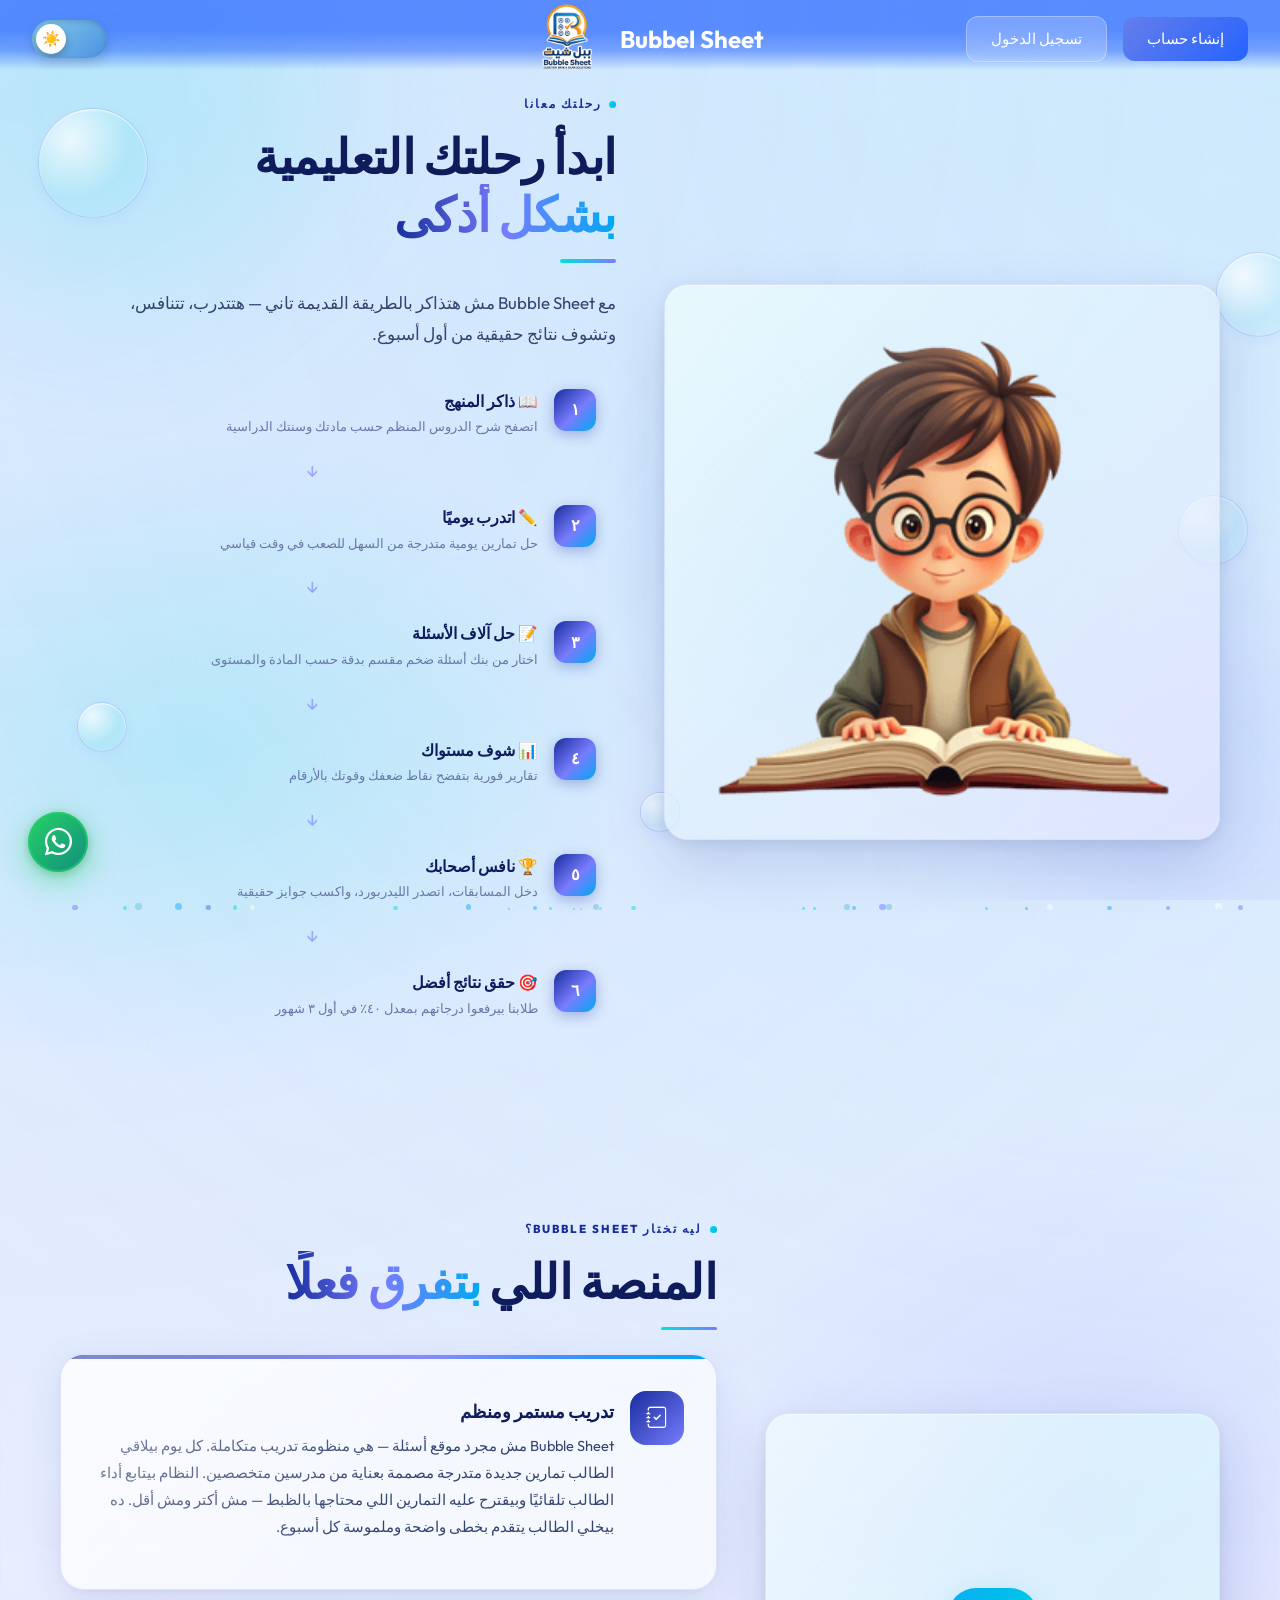
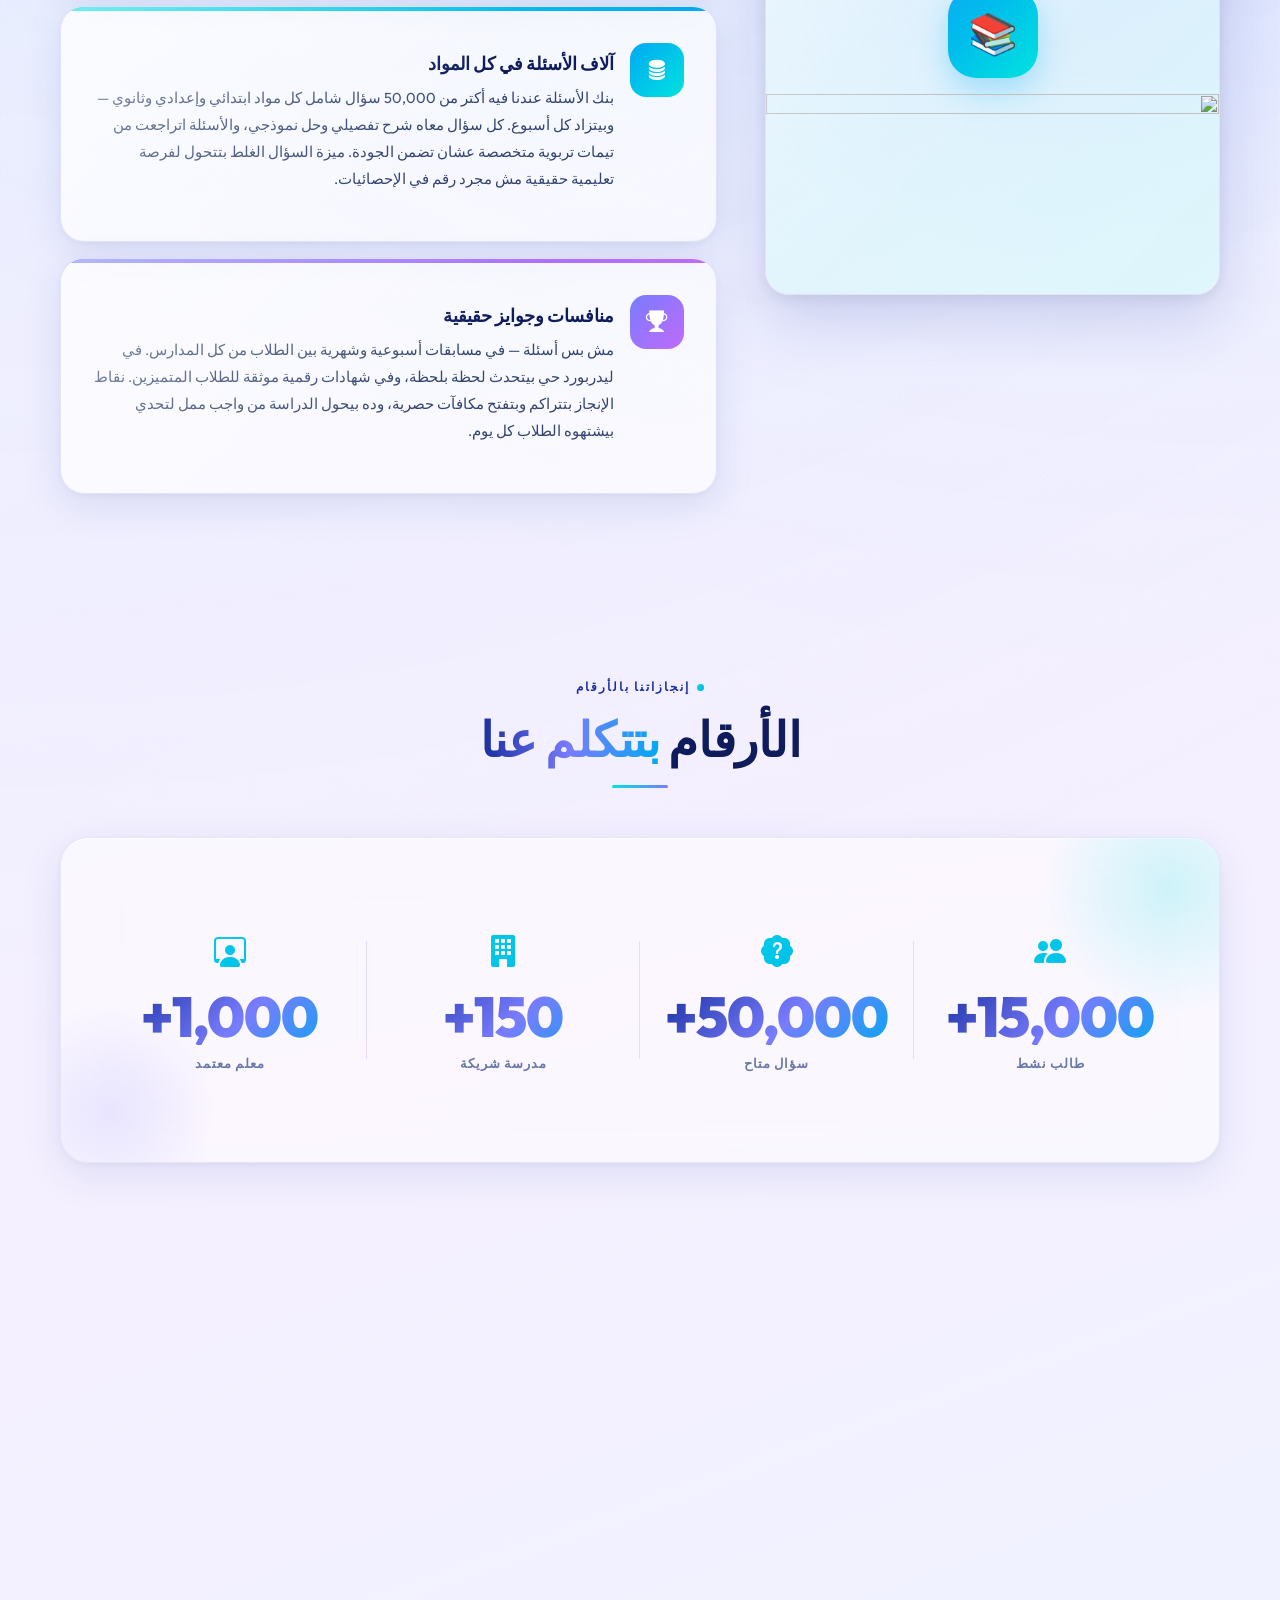
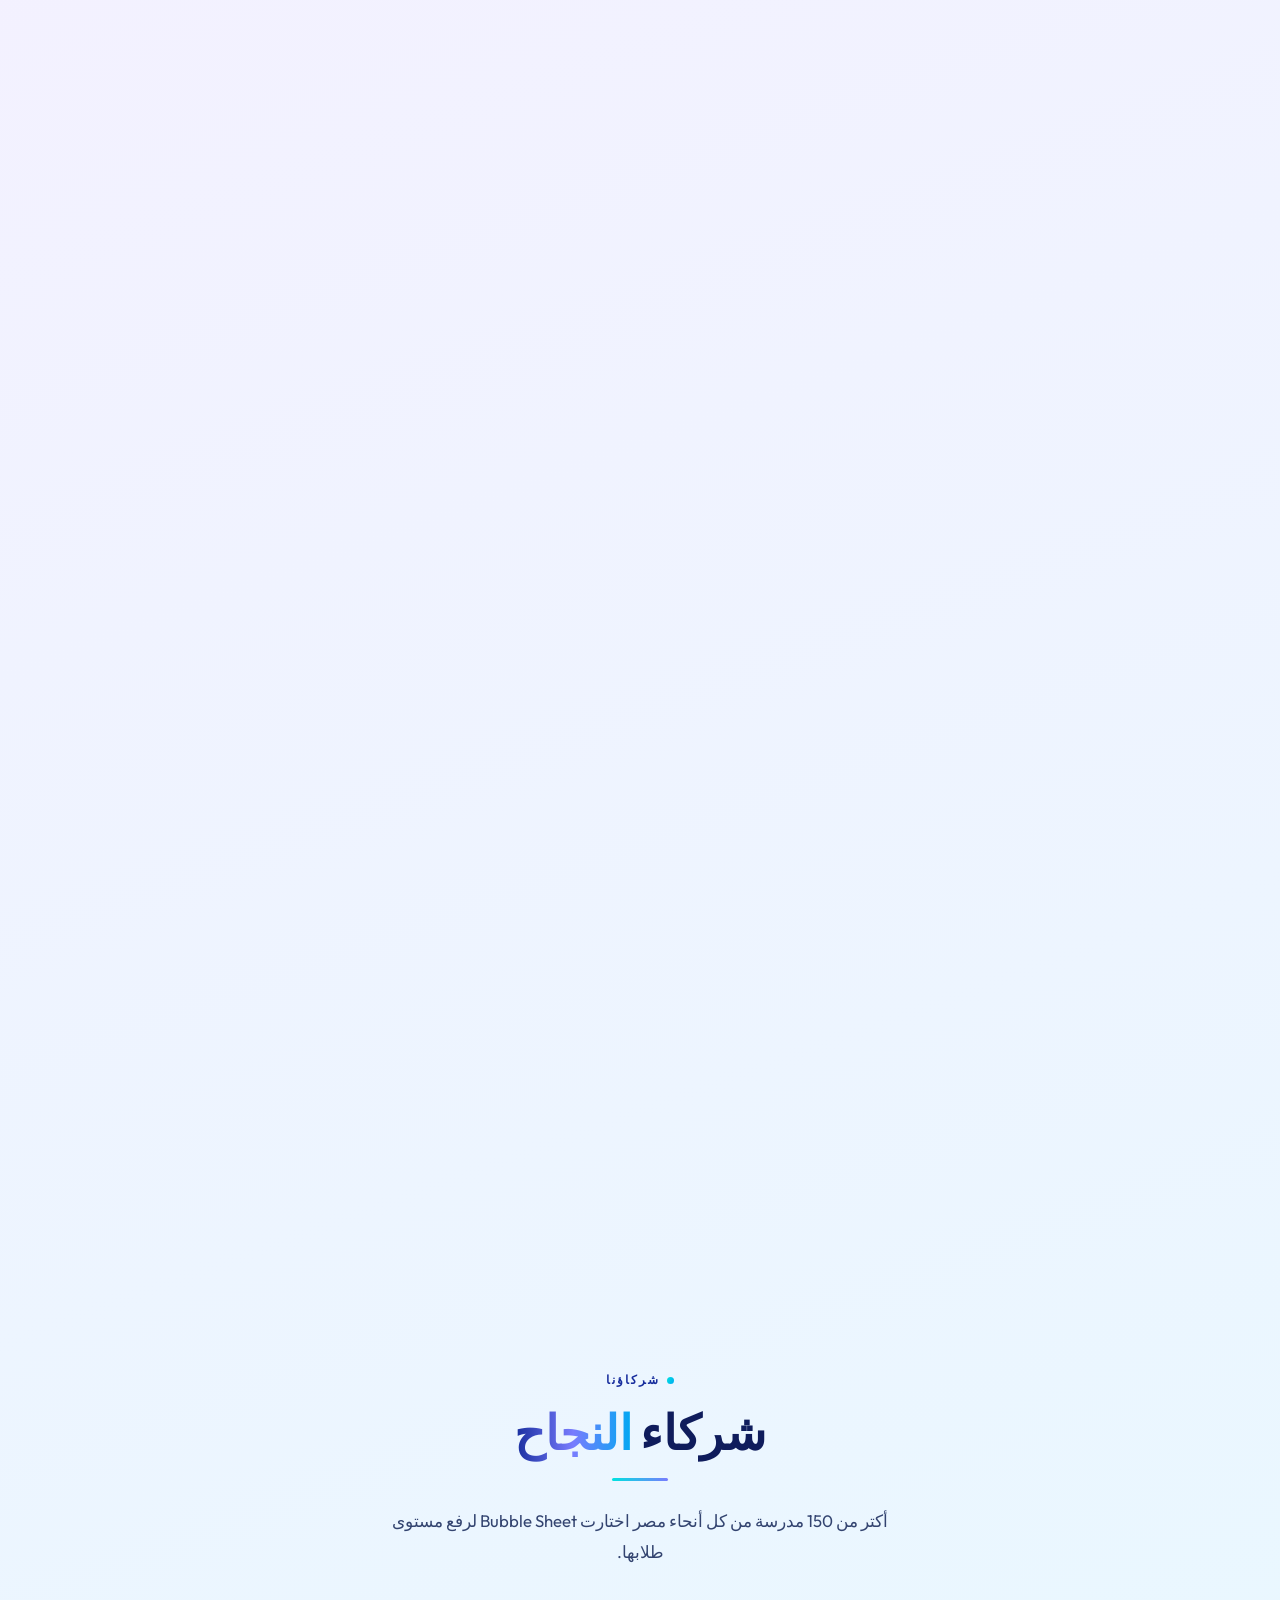
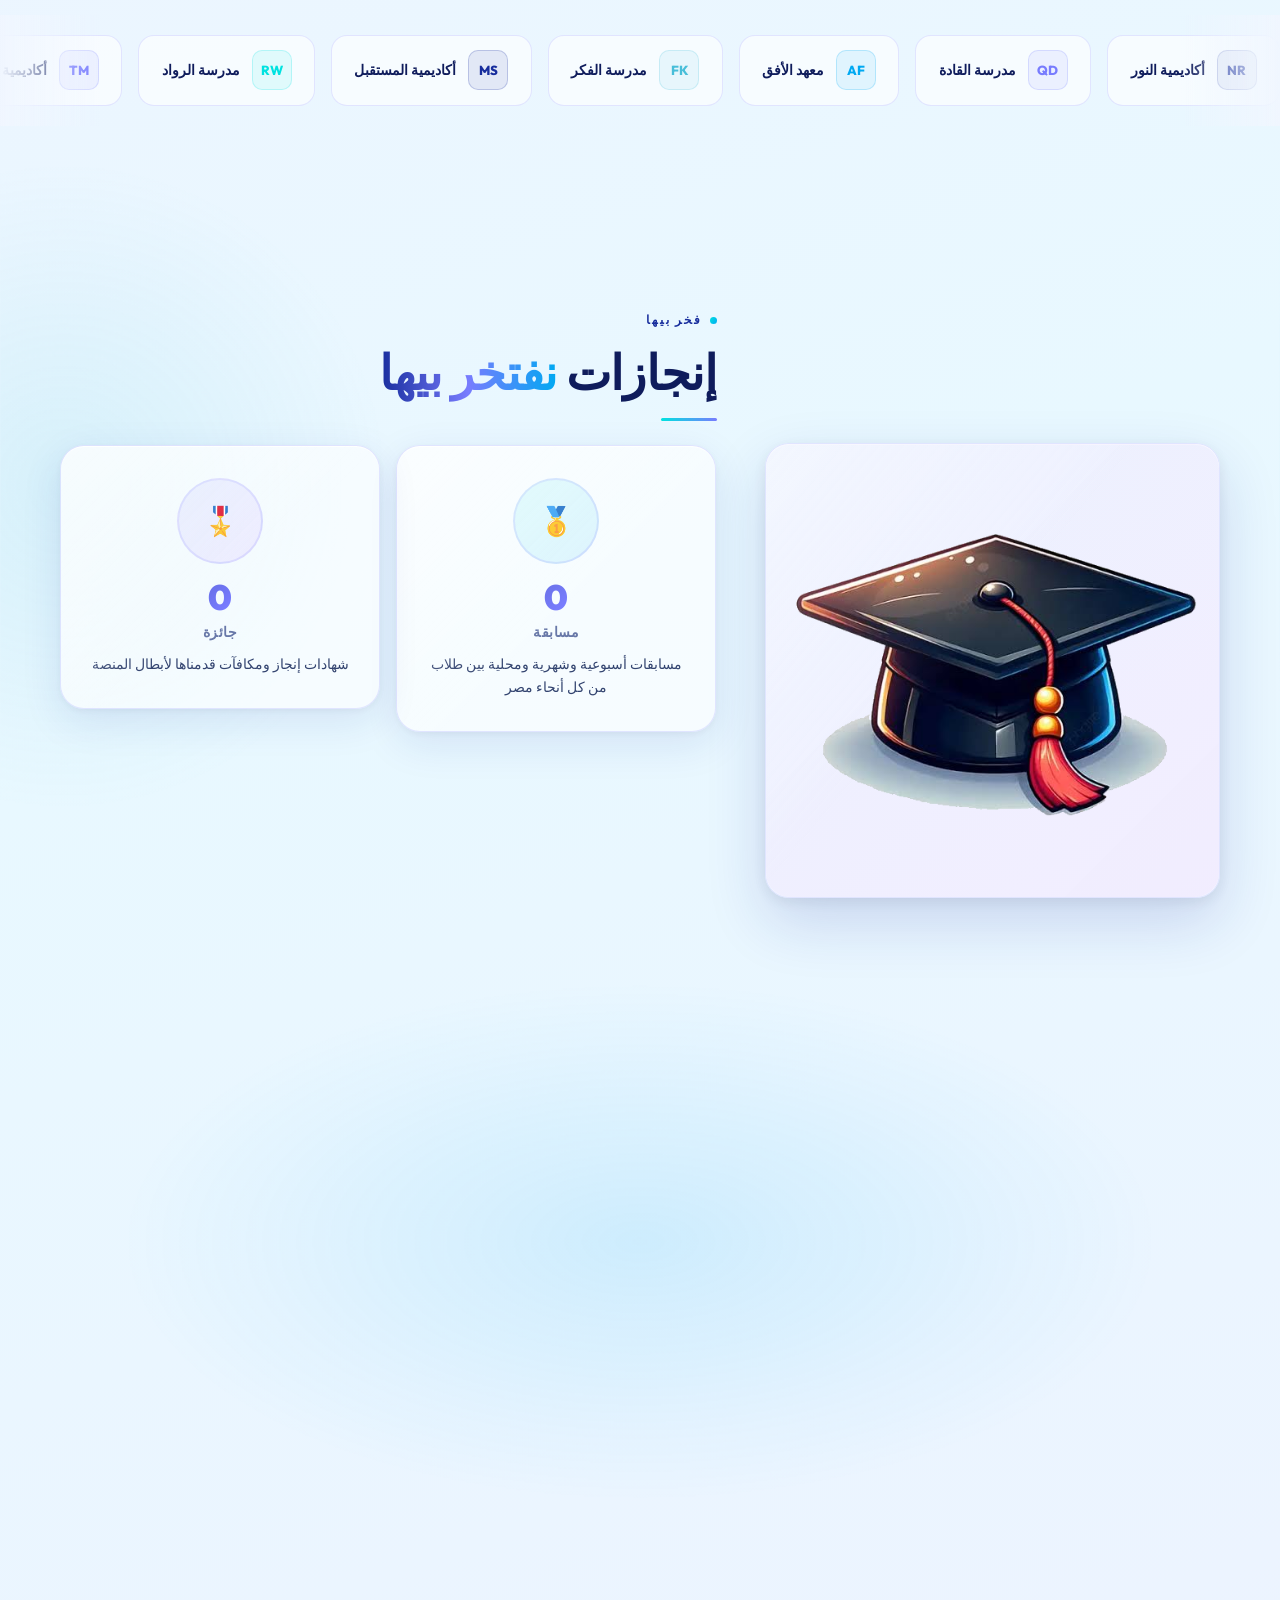
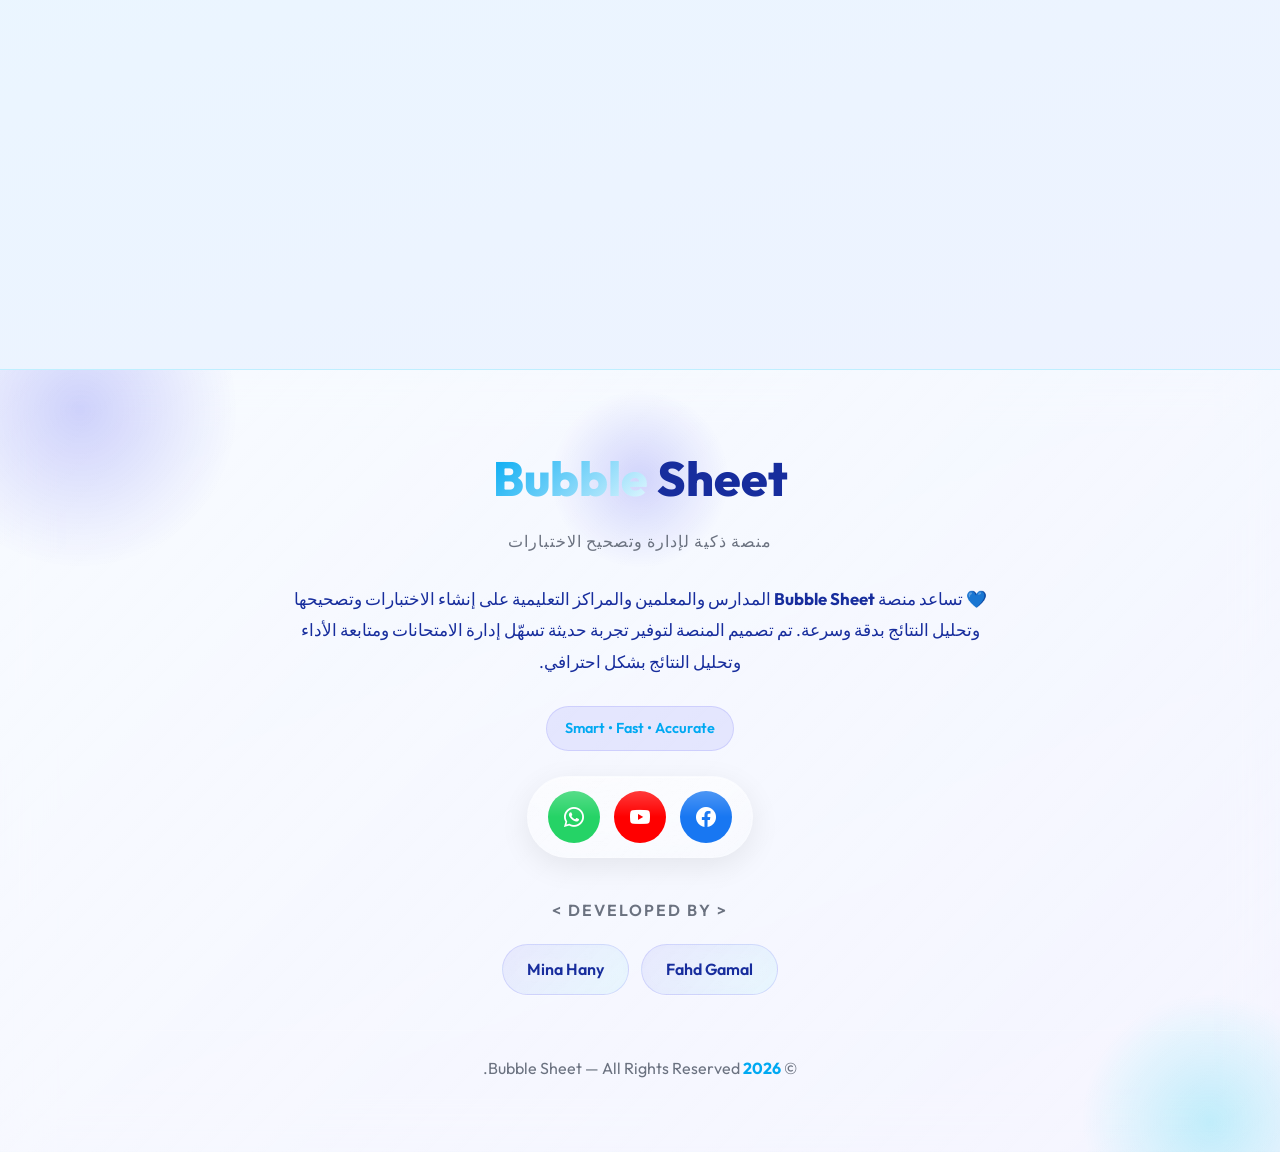
==== commit f068221b: "Update and rename home.html to index.html" ====
--- a/index.html
+++ b/index.html
@@ -1,12 +1,10 @@
 <!DOCTYPE html>
-<html lang="ar" data-theme="light">
+<html lang="ar" data-theme="light" dir="rtl">
 
 <head>
     <meta charset="UTF-8" />
-    <meta name="viewport" content="width=device-width, initial-scale=1, viewport-fit=cover" />
-    <title>Create your account · Bubble Sheet</title>
-    <meta name="description"
-        content="Create your free Bubble Sheet account and start building, grading and tracking exams in minutes." />
+    <meta name="viewport" content="width=device-width,initial-scale=1.0" />
+    <title>Home</title>
     <!-- Bootstrap 5.3 -->
     <link href="https://cdnjs.cloudflare.com/ajax/libs/bootstrap/5.3.0/css/bootstrap.min.css" rel="stylesheet">
     <link href="https://cdnjs.cloudflare.com/ajax/libs/font-awesome/6.4.0/css/all.min.css" rel="stylesheet">
@@ -23,20 +21,26 @@
     <link
         href="https://fonts.googleapis.com/css2?family=Outfit:wght@400;500;600;700;800&family=Plus+Jakarta+Sans:wght@400;500;600;700&display=swap"
         rel="stylesheet">
-    <link rel="stylesheet" href="register.css">
+    <link href="https://cdn.jsdelivr.net/npm/bootstrap@5.3.3/dist/css/bootstrap.min.css" rel="stylesheet" />
+    <link href="https://cdn.jsdelivr.net/npm/bootstrap-icons@1.11.3/font/bootstrap-icons.min.css" rel="stylesheet" />
+    <link
+        href="https://fonts.googleapis.com/css2?family=Cairo:wght@400;500;600;700;800;900&family=Tajawal:wght@400;500;700;800&display=swap"
+        rel="stylesheet" />
+    <!-- css file -->
+    <link rel="stylesheet" href="home.css">
     <link rel="stylesheet" href="nav.css">
     <link rel="stylesheet" href="footer.css">
 </head>
 
 <body>
     <!-- Navbar -->
-    <nav class="glass-navbar">
+    <nav class="glass-navbar" style="direction: ltr;">
         <div class="navbar-container">
             <!-- Logo/Brand (Center) -->
             <a href="home.html" class="navbar-brand">
                 <div class="brand-logo">
                     <!-- <i class="fas fa-gem"></i> -->
-                    <img src="logo.jpeg" alt="Logo" class="logo-text-wrapper">
+                    <img src="logo.png" alt="Logo" class="logo-text-wrapper">
                 </div>
                 <span class="logo-svg">Bubbel Sheet</span>
             </a>
@@ -76,181 +80,550 @@
         </div>
     </div>
     <!-- finish navbar -->
-    <!-- ============ MAIN SPLIT LAYOUT ============ -->
-    <main>
-        <div class="split-shell">
-
-            <!-- LEFT: HERO -->
-            <section class="hero-pane" aria-label="About Bubble Sheet">
-                <div class="hero-blobs" aria-hidden="true">
-                    <span class="blob blob-1"></span>
-                    <span class="blob blob-2"></span>
-                    <span class="blob blob-3"></span>
-                </div>
-                <div class="hero-particles" id="heroParticles" aria-hidden="true"></div>
-
-                <div class="hero-content" data-anim="fade-up">
-                    <span class="eyebrow glass-chip">For schools &amp; exam centers</span>
-                    <h1 class="hero-title">
-                        Grade exams at the
-                        <span class="text-gradient">speed of light</span>
-                    </h1>
-                    <p class="hero-subtitle">
-                        Bubble Sheet turns paper answer sheets into instant, accurate results.
-                        Create your account and set up your first exam in minutes — no
-                        scanner hardware required.
-                    </p>
-
-                    <!-- Illustration -->
-                    <div class="hero-illustration glass-surface" data-anim="float-card" aria-hidden="true">
-                        <div class="sheet-card">
-                            <div class="sheet-header">
-                                <span class="sheet-dot"></span>
-                                <span class="sheet-dot"></span>
-                                <span class="sheet-dot"></span>
-                                <span class="sheet-title">Answer Sheet · #0142</span>
-                            </div>
-                            <div class="sheet-rows">
-                                <div class="sheet-row" data-row="1">
-                                    <span class="row-index">1</span>
-                                    <span class="bubble-opt filled"></span>
-                                    <span class="bubble-opt"></span>
-                                    <span class="bubble-opt"></span>
-                                    <span class="bubble-opt"></span>
-                                </div>
-                                <div class="sheet-row" data-row="2">
-                                    <span class="row-index">2</span>
-                                    <span class="bubble-opt"></span>
-                                    <span class="bubble-opt filled"></span>
-                                    <span class="bubble-opt"></span>
-                                    <span class="bubble-opt"></span>
-                                </div>
-                                <div class="sheet-row" data-row="3">
-                                    <span class="row-index">3</span>
-                                    <span class="bubble-opt"></span>
-                                    <span class="bubble-opt"></span>
-                                    <span class="bubble-opt"></span>
-                                    <span class="bubble-opt filled"></span>
-                                </div>
-                                <div class="sheet-row" data-row="4">
-                                    <span class="row-index">4</span>
-                                    <span class="bubble-opt"></span>
-                                    <span class="bubble-opt filled"></span>
-                                    <span class="bubble-opt"></span>
-                                    <span class="bubble-opt"></span>
-                                </div>
-                            </div>
-                            <div class="sheet-footer">
-                                <span class="score-badge">Score 96%</span>
-                                <span class="sheet-progress"><span class="sheet-progress-fill"></span></span>
-                            </div>
-                        </div>
-                    </div>
-
-                    <ul class="hero-features list-unstyled">
-                        <li data-anim="reveal">
-                            <span class="feature-icon"><svg width="18" height="18" viewBox="0 0 24 24" fill="none"
-                                    stroke="currentColor" stroke-width="2.2" stroke-linecap="round"
-                                    stroke-linejoin="round" aria-hidden="true">
-                                    <path d="M20 6L9 17l-5-5" />
-                                </svg></span>
-                            Auto-grade hundreds of sheets in seconds
-                        </li>
-                        <li data-anim="reveal">
-                            <span class="feature-icon"><svg width="18" height="18" viewBox="0 0 24 24" fill="none"
-                                    stroke="currentColor" stroke-width="2.2" stroke-linecap="round"
-                                    stroke-linejoin="round" aria-hidden="true">
-                                    <path d="M20 6L9 17l-5-5" />
-                                </svg></span>
-                            Real-time class &amp; student analytics
-                        </li>
-                        <li data-anim="reveal">
-                            <span class="feature-icon"><svg width="18" height="18" viewBox="0 0 24 24" fill="none"
-                                    stroke="currentColor" stroke-width="2.2" stroke-linecap="round"
-                                    stroke-linejoin="round" aria-hidden="true">
-                                    <path d="M20 6L9 17l-5-5" />
-                                </svg></span>
-                            Works with any printer — no special forms
-                        </li>
-                    </ul>
-                </div>
-            </section>
-
-            <!-- RIGHT: REGISTER FORM -->
-            <!-- main -->
-            <div class="animated-bg"></div>
-
-            <div class="register-container">
-                <div class="glass-card">
-                    <h2>إنشاء حساب جديد</h2>
-                    <p class="subtitle">Join us today and start your journey</p>
-
-                    <form id="registerForm" novalidate>
-                        <div class="name-row">
-                            <div class="form-group">
-                                <i class="fas fa-user input-icon"></i>
-                                <input type="text" class="form-control" id="firstName" placeholder="الإسم الطالب"
-                                    required>
-                                <div class="error-message">First name is required</div>
-                            </div>
-
-                            <div class="form-group">
-                                <i class="fas fa-user input-icon"></i>
-                                <input type="text" class="form-control" id="lastName" placeholder="اسم الأب" required>
-                                <div class="error-message">Last name is required</div>
-                            </div>
-                        </div>
-                        <div class="form-group">
-                            <input type="text" class="form-control" id="school" placeholder="اسم المدرسة" required>
-                            <div class="error-message">school is required</div>
-                        </div>
-                        <div class="form-group">
-                            <i class="fas fa-envelope input-icon"></i>
-                            <input type="email" class="form-control" id="email" placeholder="الإيميل" required>
-                            <div class="error-message">Please enter a valid email</div>
-                        </div>
-
-                        <div class="form-group">
-                            <i class="fas fa-phone input-icon"></i>
-                            <input type="tel" class="form-control" id="phone" placeholder="رقم التليفون" required>
-                            <div class="error-message">Phone number is required</div>
-                        </div>
-                        <div class="form-group">
-                            <i class="fas fa-phone input-icon"></i>
-                            <input type="tel" class="form-control" id="fatherphone" placeholder="رقم ولي الأمر"
-                                required>
-                            <div class="error-message">Phone number is required</div>
-                        </div>
-
-                        <div class="form-group">
-                            <i class="fas fa-lock input-icon"></i>
-                            <input type="password" class="form-control" id="password" placeholder="الباسورد" required>
-                            <i class="fas fa-eye password-toggle" id="togglePassword"></i>
-                            <div class="error-message">Password must be at least 6 characters</div>
-                        </div>
-
-                        <div class="form-group">
-                            <i class="fas fa-lock input-icon"></i>
-                            <input type="password" class="form-control" id="confirmPassword"
-                                placeholder="تأكيد الباسورد" required>
-                            <i class="fas fa-eye password-toggle" id="toggleConfirmPassword"></i>
-                            <div class="error-message">Passwords do not match</div>
-                        </div>
-
-                        <button type="submit" class="btn-register2">
-                            <span>!انشئ الحساب</span>
-                        </button>
-                    </form>
-
-                    <div class="login-link">
-                        <a href="login.html" class="glass-link">يوجد لديك حساب بالفعل؟<strong>ادخل إلى حسابك
-                                الآن</strong></a>
-                    </div>
-                </div>
-                </section>
-
-            </div>
-    </main>
+    <!-- Ambient background -->
+    <div class="bg-canvas">
+        <div class="bg-spot bs1"></div>
+        <div class="bg-spot bs2"></div>
+        <div class="bg-spot bs3"></div>
+    </div>
+
+    <!-- Floating glass bubbles -->
+    <div class="gl-bubble gb1" aria-hidden="true"></div>
+    <div class="gl-bubble gb2" aria-hidden="true"></div>
+    <div class="gl-bubble gb3" aria-hidden="true"></div>
+    <div class="gl-bubble gb4" aria-hidden="true"></div>
+    <div class="gl-bubble gb5" aria-hidden="true"></div>
+
+    <!-- Particles -->
+    <div id="ptc" aria-hidden="true"></div>
+
+    <div class="sections-root">
+
+        <!-- ========================================================
+     SECTION 1 — رحلتك مع Bubble Sheet
+     ======================================================== -->
+        <section id="journey" class="bs-section">
+            <div class="container">
+                <div class="row g-5 align-items-center">
+
+                    <!-- Right: steps content -->
+                    <div class="col-lg-6 order-lg-2" data-r="right">
+                        <span class="eyebrow"><span class="dot"></span>رحلتك معانا</span>
+                        <h2 class="sec-title">ابدأ رحلتك التعليمية<br><span class="hl">بشكل أذكى</span></h2>
+                        <div class="sep"></div>
+                        <p class="sec-desc mb-4">مع Bubble Sheet مش هتذاكر بالطريقة القديمة تاني — هتتدرب، تتنافس، وتشوف
+                            نتائج حقيقية من أول أسبوع.</p>
+
+                        <div class="journey-steps">
+
+                            <div class="step-item">
+                                <div class="step-num">١</div>
+                                <div>
+                                    <div class="step-title">📖 ذاكر المنهج</div>
+                                    <div class="step-sub">اتصفح شرح الدروس المنظم حسب مادتك وسنتك الدراسية</div>
+                                </div>
+                            </div>
+
+                            <div class="step-arrow">↓</div>
+
+                            <div class="step-item">
+                                <div class="step-num">٢</div>
+                                <div>
+                                    <div class="step-title">✏️ اتدرب يوميًا</div>
+                                    <div class="step-sub">حل تمارين يومية متدرجة من السهل للصعب في وقت قياسي</div>
+                                </div>
+                            </div>
+
+                            <div class="step-arrow">↓</div>
+
+                            <div class="step-item">
+                                <div class="step-num">٣</div>
+                                <div>
+                                    <div class="step-title">📝 حل آلاف الأسئلة</div>
+                                    <div class="step-sub">اختار من بنك أسئلة ضخم مقسم بدقة حسب المادة والمستوى</div>
+                                </div>
+                            </div>
+
+                            <div class="step-arrow">↓</div>
+
+                            <div class="step-item">
+                                <div class="step-num">٤</div>
+                                <div>
+                                    <div class="step-title">📊 شوف مستواك</div>
+                                    <div class="step-sub">تقارير فورية بتفضح نقاط ضعفك وقوتك بالأرقام</div>
+                                </div>
+                            </div>
+
+                            <div class="step-arrow">↓</div>
+
+                            <div class="step-item">
+                                <div class="step-num">٥</div>
+                                <div>
+                                    <div class="step-title">🏆 نافس أصحابك</div>
+                                    <div class="step-sub">دخل المسابقات، اتصدر الليدربورد، واكسب جوايز حقيقية</div>
+                                </div>
+                            </div>
+
+                            <div class="step-arrow">↓</div>
+
+                            <div class="step-item">
+                                <div class="step-num">٦</div>
+                                <div>
+                                    <div class="step-title">🎯 حقق نتائج أفضل</div>
+                                    <div class="step-sub">طلابنا بيرفعوا درجاتهم بمعدل ٤٠٪ في أول ٣ شهور</div>
+                                </div>
+                            </div>
+
+                        </div>
+                    </div>
+
+                    <!-- Left: image -->
+                    <div class="col-lg-6 order-lg-1" data-r="left">
+                        <div class="img-frame" style="min-height:500px;">
+                            <div class="frame-shine"></div>
+                            <div class="img-ph"
+                                style="background:linear-gradient(135deg,rgba(0,226,224,.08),rgba(120,124,254,.12)); min-height:500px;">
+                                <img src="student.png" alt="student img">
+                            </div>
+                        </div>
+                    </div>
+
+                </div>
+            </div>
+        </section>
+
+        <!-- ========================================================
+     SECTION 2 — ليه Bubble Sheet؟
+     ======================================================== -->
+        <section id="why" class="bs-section">
+            <div class="container">
+                <div class="row g-5 align-items-center">
+
+                    <!-- Left: image -->
+                    <div class="col-lg-5" data-r="left">
+                        <div class="img-frame" style="min-height:480px;">
+                            <div class="frame-shine"></div>
+                            <div class="img-ph"
+                                style="background:linear-gradient(135deg,rgba(0,169,242,.07),rgba(0,226,224,.1));min-height:480px;">
+                                <div
+                                    style="width:90px;height:90px;border-radius:28px;background:linear-gradient(135deg,var(--blue),var(--cyan));display:flex;align-items:center;justify-content:center;font-size:2.5rem;box-shadow:0 12px 32px rgba(0,169,242,.3);">
+                                    📚</div>
+                                <img src="IMG/bubbelsheet.png" alt="">
+                            </div>
+                        </div>
+                    </div>
+
+                    <!-- Right: cards -->
+                    <div class="col-lg-7" data-r="right">
+                        <span class="eyebrow"><span class="dot"></span>ليه تختار Bubble Sheet؟</span>
+                        <h2 class="sec-title mb-1">المنصة اللي <span class="hl">بتفرق فعلًا</span></h2>
+                        <div class="sep"></div>
+
+                        <div class="d-flex flex-column gap-3">
+
+                            <div class="gc why-card" data-r="up" data-d="1">
+                                <div class="gc-bar" style="background:var(--grad-main);"></div>
+                                <div class="d-flex align-items-start gap-3">
+                                    <div class="ic ic-1 mt-1"><i class="bi bi-journal-check text-white"></i></div>
+                                    <div>
+                                        <h3>تدريب مستمر ومنظم</h3>
+                                        <p>Bubble Sheet مش مجرد موقع أسئلة — هي منظومة تدريب متكاملة. كل يوم بيلاقي
+                                            الطالب تمارين جديدة متدرجة مصممة بعناية من مدرسين متخصصين. النظام بيتابع
+                                            أداء الطالب تلقائيًا وبيقترح عليه التمارين اللي محتاجها بالظبط — مش أكتر ومش
+                                            أقل. ده بيخلي الطالب يتقدم بخطى واضحة وملموسة كل أسبوع.</p>
+                                    </div>
+                                </div>
+                            </div>
+
+                            <div class="gc why-card" data-r="up" data-d="2">
+                                <div class="gc-bar" style="background:var(--grad-accent);"></div>
+                                <div class="d-flex align-items-start gap-3">
+                                    <div class="ic ic-2 mt-1"><i class="bi bi-database-fill text-white"></i></div>
+                                    <div>
+                                        <h3>آلاف الأسئلة في كل المواد</h3>
+                                        <p>بنك الأسئلة عندنا فيه أكتر من 50,000 سؤال شامل كل مواد ابتدائي وإعدادي وثانوي
+                                            — وبيتزاد كل أسبوع. كل سؤال معاه شرح تفصيلي وحل نموذجي، والأسئلة اتراجعت من
+                                            تيمات تربوية متخصصة عشان تضمن الجودة. ميزة السؤال الغلط بتتحول لفرصة تعليمية
+                                            حقيقية مش مجرد رقم في الإحصائيات.</p>
+                                    </div>
+                                </div>
+                            </div>
+
+                            <div class="gc why-card" data-r="up" data-d="3">
+                                <div class="gc-bar" style="background:linear-gradient(90deg,var(--purple),#c06bfa);">
+                                </div>
+                                <div class="d-flex align-items-start gap-3">
+                                    <div class="ic ic-3 mt-1"><i class="bi bi-trophy-fill text-white"></i></div>
+                                    <div>
+                                        <h3>منافسات وجوايز حقيقية</h3>
+                                        <p>مش بس أسئلة — في مسابقات أسبوعية وشهرية بين الطلاب من كل المدارس. في ليدربورد
+                                            حي بيتحدث لحظة بلحظة، وفي شهادات رقمية موثقة للطلاب المتميزين. نقاط الإنجاز
+                                            بتتراكم وبتفتح مكافآت حصرية، وده بيحول الدراسة من واجب ممل لتحدي بيشتهوه
+                                            الطلاب كل يوم.</p>
+                                    </div>
+                                </div>
+                            </div>
+
+                        </div>
+                    </div>
+
+                </div>
+            </div>
+        </section>
+
+        <!-- ========================================================
+     SECTION 3 — الأرقام بتتكلم
+     ======================================================== -->
+        <section id="stats" class="bs-section">
+            <div class="container">
+                <div class="text-center mb-5" data-r="up">
+                    <span class="eyebrow"><span class="dot"></span>إنجازاتنا بالأرقام</span>
+                    <h2 class="sec-title">الأرقام <span class="hl">بتتكلم عنا</span></h2>
+                    <div class="sep center"></div>
+                </div>
+
+                <div class="stats-inner" data-r="scale">
+                    <div class="row g-0">
+                        <div class="col-6 col-md-3 stat-item">
+                            <div class="stat-icon"><i class="bi bi-people-fill"></i></div>
+                            <div class="stat-num" data-count="15000" data-sfx="+">0</div>
+                            <div class="stat-label">طالب نشط</div>
+                        </div>
+                        <div class="col-6 col-md-3 stat-item">
+                            <div class="stat-icon"><i class="bi bi-patch-question-fill"></i></div>
+                            <div class="stat-num" data-count="50000" data-sfx="+">0</div>
+                            <div class="stat-label">سؤال متاح</div>
+                        </div>
+                        <div class="col-6 col-md-3 stat-item">
+                            <div class="stat-icon"><i class="bi bi-building-fill"></i></div>
+                            <div class="stat-num" data-count="150" data-sfx="+">0</div>
+                            <div class="stat-label">مدرسة شريكة</div>
+                        </div>
+                        <div class="col-6 col-md-3 stat-item">
+                            <div class="stat-icon"><i class="bi bi-person-workspace"></i></div>
+                            <div class="stat-num" data-count="1000" data-sfx="+">0</div>
+                            <div class="stat-label">معلم معتمد</div>
+                        </div>
+                    </div>
+                </div>
+            </div>
+        </section>
+
+        <!-- ========================================================
+     SECTION 4 — من ابتدائي لحد ثانوي
+     ======================================================== -->
+        <section id="stages" class="bs-section">
+            <div class="container">
+                <div class="text-center mb-5" data-r="up">
+                    <span class="eyebrow"><span class="dot"></span>المراحل الدراسية</span>
+                    <h2 class="sec-title">من <span class="hl">ابتدائي لحد ثانوي</span></h2>
+                    <div class="sep center"></div>
+                    <p class="sec-desc mx-auto text-center">مهما كانت سنة ابنك أو بنتك — Bubble Sheet عندها اللي يحتاجوه
+                        بالظبط.</p>
+                </div>
+
+                <div class="row g-4">
+
+                    <div class="col-md-4" data-r="up" data-d="1">
+                        <div class="gc stage-panel h-100">
+                            <div class="stage-img">
+                                <div
+                                    style="width:100%;height:240px;background:linear-gradient(135deg,rgba(72,190,217,.15),rgba(0,226,224,.12));display:flex;align-items:center;justify-content:center;flex-direction:column;gap:.5rem;">
+                                    <img src="1.webp" alt="1">
+                                </div>
+                                <div class="stage-overlay"></div>
+                            </div>
+                            <div class="stage-body">
+                                <div class="stage-badge"
+                                    style="background:rgba(72,190,217,.12);color:var(--teal);border:1px solid rgba(72,190,217,.3);">
+                                    الصفوف 4 – 6</div>
+                                <h3>المرحلة الابتدائية</h3>
+                                <p>تمارين سهلة وممتعة بتبني الأساس الصح من أول يوم. الأنشطة التفاعلية بتخلي الأطفال
+                                    يحبوا الدراسة بدل ما يتعبوا منها — ومع كل تمرين بيحلوه بيكسبوا نقاط وبيتقدموا
+                                    للمستوى الجاي.</p>
+                            </div>
+                        </div>
+                    </div>
+
+                    <div class="col-md-4" data-r="up" data-d="2">
+                        <div class="gc stage-panel h-100">
+                            <div class="stage-img">
+                                <div
+                                    style="width:100%;height:240px;background:linear-gradient(135deg,rgba(120,124,254,.12),rgba(192,107,250,.1));display:flex;align-items:center;justify-content:center;flex-direction:column;gap:.5rem;">
+                                    <img src="2.webp" alt="2">
+                                </div>
+                                <div class="stage-overlay"></div>
+                            </div>
+                            <div class="stage-body">
+                                <div class="stage-badge"
+                                    style="background:rgba(120,124,254,.12);color:var(--purple);border:1px solid rgba(120,124,254,.3);">
+                                    الصفوف 1 – 3</div>
+                                <h3>المرحلة الإعدادية</h3>
+                                <p>المناهج بتتقل والضغط بيزيد — وده بالظبط وقت Bubble Sheet. بنك أسئلة متخصص لكل مادة مع
+                                    امتحانات تجريبية كاملة وتوقيت دقيق بيجهز الطالب نفسيًا وعلميًا لإمتحانات الشهادة
+                                    الإعدادية.</p>
+                            </div>
+                        </div>
+                    </div>
+
+                    <div class="col-md-4" data-r="up" data-d="3">
+                        <div class="gc stage-panel h-100">
+                            <div class="stage-img">
+                                <div
+                                    style="width:100%;height:240px;background:linear-gradient(135deg,rgba(23,45,157,.1),rgba(0,169,242,.1));display:flex;align-items:center;justify-content:center;flex-direction:column;gap:.5rem;">
+                                    <img src="3.webp" alt="3">
+                                </div>
+                                <div class="stage-overlay"></div>
+                            </div>
+                            <div class="stage-body">
+                                <div class="stage-badge"
+                                    style="background:rgba(23,45,157,.1);color:var(--indigo);border:1px solid rgba(23,45,157,.2);">
+                                    الصفوف 1 – 3</div>
+                                <h3>المرحلة الثانوية</h3>
+                                <p>تحضير كامل للثانوية العامة — امتحانات على نظام الوزارة بالظبط، شرح مفصل لكل إجابة
+                                    غلط، وتقارير أسبوعية بتبين للطالب وولي الأمر فين وصل ومحتاج يركز على إيه.</p>
+                            </div>
+                        </div>
+                    </div>
+
+                </div>
+            </div>
+        </section>
+
+        <!-- ========================================================
+     SECTION 5 — معاك في أي وقت
+     ======================================================== -->
+        <section id="anytime" class="bs-section">
+            <div class="container">
+                <div class="row g-5 align-items-center">
+
+                    <!-- Right: content -->
+                    <div class="col-lg-5 order-lg-2" data-r="right">
+                        <span class="eyebrow"><span class="dot"></span>24/7 في خدمتك</span>
+                        <h2 class="sec-title">ذاكر <span class="hl">وقت ما تحب</span></h2>
+                        <div class="sep"></div>
+                        <p class="sec-desc mb-4">المنصة شغالة 24 ساعة يوميًا، 7 أيام في الأسبوع — من أي جهاز وأي مكان.
+                            سواء الطالب في البيت، في المدرسة، أو في الأتوبيس — Bubble Sheet معاه في ثانية.</p>
+                        <div class="d-flex flex-column gap-3">
+                            <div class="gc p-3 d-flex gap-3 align-items-center" style="--bs-border-radius:16px">
+                                <div class="ic ic-1"><i class="bi bi-wifi text-white"></i></div>
+                                <div>
+                                    <div style="font-weight:800;font-size:.95rem;color:var(--text-dark);">متصل دايمًا
+                                    </div>
+                                    <div style="font-size:.82rem;color:var(--text-muted);">تزامن فوري بين كل أجهزتك
+                                    </div>
+                                </div>
+                            </div>
+                            <div class="gc p-3 d-flex gap-3 align-items-center">
+                                <div class="ic ic-2"><i class="bi bi-shield-check text-white"></i></div>
+                                <div>
+                                    <div style="font-weight:800;font-size:.95rem;color:var(--text-dark);">آمن ومحمي
+                                    </div>
+                                    <div style="font-size:.82rem;color:var(--text-muted);">بيانات طفلك في أمان تام</div>
+                                </div>
+                            </div>
+                            <div class="gc p-3 d-flex gap-3 align-items-center">
+                                <div class="ic ic-4"><i class="bi bi-lightning-charge-fill text-white"></i></div>
+                                <div>
+                                    <div style="font-weight:800;font-size:.95rem;color:var(--text-dark);">سريع وخفيف
+                                    </div>
+                                    <div style="font-size:.82rem;color:var(--text-muted);">بيشتغل حتى على النت البطيء
+                                    </div>
+                                </div>
+                            </div>
+                        </div>
+                    </div>
+
+                    <!-- Left: device mockups -->
+                    <div class="col-lg-7 order-lg-1" data-r="left">
+                        <div class="device-showcase">
+
+                            <!-- Laptop -->
+                            <div class="device device-laptop">
+                                <div class="device-bar">
+                                    <div class="d-dot" style="background:#ff5f57;"></div>
+                                    <div class="d-dot" style="background:#febc2e;"></div>
+                                    <div class="d-dot" style="background:#28c840;"></div>
+                                </div>
+                                <div class="device-screen">
+                                    <div style="text-align:center">
+                                        <div style="font-size:1.8rem;margin-bottom:.5rem;">💻</div>
+                                        <div style="color:var(--indigo);font-weight:800;font-size:.8rem;">لوحة تحكم
+                                            الطالب</div>
+                                        <div style="font-size:.72rem;color:var(--text-muted);margin-top:.3rem;">تقارير ·
+                                            أسئلة · مسابقات</div>
+                                    </div>
+                                </div>
+                                <div class="device-label">Laptop / Desktop</div>
+                            </div>
+
+                            <!-- Tablet -->
+                            <div class="device device-tablet">
+                                <div class="device-bar" style="height:22px;justify-content:center;">
+                                    <div
+                                        style="width:30px;height:5px;border-radius:3px;background:rgba(120,124,254,.2);">
+                                    </div>
+                                </div>
+                                <div class="device-screen">
+                                    <div style="text-align:center">
+                                        <div style="font-size:1.5rem;margin-bottom:.3rem;">📱</div>
+                                        <div style="color:var(--purple);font-weight:800;font-size:.72rem;">Tablet</div>
+                                    </div>
+                                </div>
+                                <div class="device-label">Tablet / iPad</div>
+                            </div>
+
+                            <!-- Phone -->
+                            <div class="device device-phone">
+                                <div class="device-notch"></div>
+                                <div class="device-screen">
+                                    <div style="text-align:center">
+                                        <div style="font-size:1.2rem;margin-bottom:.2rem;">📲</div>
+                                        <div style="color:var(--blue);font-weight:800;font-size:.65rem;">Mobile</div>
+                                    </div>
+                                </div>
+                                <div class="device-label" style="font-size:.62rem;">Phone</div>
+                            </div>
+
+                        </div>
+                    </div>
+
+                </div>
+            </div>
+        </section>
+
+        <!-- ========================================================
+     SECTION 6 — شركاء النجاح (SLIDER)
+     ======================================================== -->
+        <section id="partners" class="bs-section">
+            <div class="container">
+                <div class="text-center mb-5" data-r="up">
+                    <span class="eyebrow"><span class="dot"></span>شركاؤنا</span>
+                    <h2 class="sec-title">شركاء <span class="hl">النجاح</span></h2>
+                    <div class="sep center"></div>
+                    <p class="sec-desc mx-auto text-center">أكتر من 150 مدرسة من كل أنحاء مصر اختارت Bubble Sheet لرفع
+                        مستوى طلابها.</p>
+                </div>
+            </div>
+
+            <div class="slider-track-wrap" data-r="up">
+                <div class="strack" id="stk"></div>
+            </div>
+        </section>
+
+        <!-- ========================================================
+     SECTION 7 — إنجازات نفتخر بيها
+     ======================================================== -->
+        <section id="achievements" class="bs-section">
+            <div class="container">
+                <div class="row g-5 align-items-center">
+
+                    <!-- Left: image -->
+                    <div class="col-lg-5" data-r="left">
+                        <div class="img-frame" style="min-height:420px;">
+                            <div class="frame-shine"></div>
+                            <div class="img-ph"
+                                style="background:linear-gradient(135deg,rgba(120,124,254,.08),rgba(192,107,250,.1));min-height:420px;">
+                                <img src="achive.png" alt="achive">
+                            </div>
+                        </div>
+                    </div>
+
+                    <!-- Right: achievement cards -->
+                    <div class="col-lg-7" data-r="right">
+                        <span class="eyebrow"><span class="dot"></span>فخر بيها</span>
+                        <h2 class="sec-title">إنجازات <span class="hl">نفتخر بيها</span></h2>
+                        <div class="sep"></div>
+
+                        <div class="row g-3">
+
+                            <div class="col-6" data-r="up" data-d="1">
+                                <div class="gc ach-card">
+                                    <div class="ach-ring"
+                                        style="background:linear-gradient(135deg,rgba(0,226,224,.12),rgba(0,169,242,.1));">
+                                        🥇</div>
+                                    <div class="ach-num" data-count="320" data-sfx="+">0</div>
+                                    <div class="ach-label">مسابقة</div>
+                                    <div class="ach-desc">مسابقات أسبوعية وشهرية ومحلية بين طلاب من كل أنحاء مصر</div>
+                                </div>
+                            </div>
+
+                            <div class="col-6" data-r="up" data-d="2">
+                                <div class="gc ach-card">
+                                    <div class="ach-ring"
+                                        style="background:linear-gradient(135deg,rgba(120,124,254,.12),rgba(192,107,250,.1));">
+                                        🎖️</div>
+                                    <div class="ach-num" data-count="5800" data-sfx="+">0</div>
+                                    <div class="ach-label">جائزة</div>
+                                    <div class="ach-desc">شهادات إنجاز ومكافآت قدمناها لأبطال المنصة</div>
+                                </div>
+                            </div>
+
+                            <div class="col-6" data-r="up" data-d="3">
+                                <div class="gc ach-card">
+                                    <div class="ach-ring"
+                                        style="background:linear-gradient(135deg,rgba(0,169,242,.1),rgba(72,190,217,.1));">
+                                        📈</div>
+                                    <div class="ach-num" data-count="92" data-sfx="٪">0</div>
+                                    <div class="ach-label">نسبة نجاح</div>
+                                    <div class="ach-desc">من طلابنا بيعدوا امتحاناتهم بتفوق بعد 3 شهور على المنصة</div>
+                                </div>
+                            </div>
+
+                            <div class="col-6" data-r="up" data-d="4">
+                                <div class="gc ach-card">
+                                    <div class="ach-ring"
+                                        style="background:linear-gradient(135deg,rgba(23,45,157,.08),rgba(120,124,254,.1));">
+                                        ⭐</div>
+                                    <div class="ach-num" data-count="1200" data-sfx="+">0</div>
+                                    <div class="ach-label">طالب متميز</div>
+                                    <div class="ach-desc">طلاب حققوا المراكز الأولى في مدارسهم بعد الانضمام للمنصة</div>
+                                </div>
+                            </div>
+
+                        </div>
+                    </div>
+
+                </div>
+            </div>
+        </section>
+
+        <!-- ========================================================
+     SECTION 8 — CTA
+     ======================================================== -->
+        <section id="cta" class="bs-section">
+            <div class="container">
+                <div class="cta-box" data-r="scale">
+                    <div style="position:relative;z-index:2;">
+                        <span class="eyebrow" style="justify-content:center;margin-bottom:1rem;"><span
+                                class="dot"></span>ابدأ دلوقتي</span>
+                        <h2 class="cta-title">جاهز تبدأ رحلتك<br><span class="hl">مع Bubble Sheet؟</span></h2>
+                        <p class="cta-desc">ما تسيبش طفلك يتأخر وهو يقدر يتقدم. انضم لأكتر من 15,000 طالب بيتدربوا بشكل
+                            أذكى كل يوم — وشوف الفرق بنفسك من أول أسبوع.</p>
+                        <div class="d-flex flex-wrap gap-3 justify-content-center">
+                            <a href="register.html" class="btn-main"><i class="bi bi-rocket-takeoff-fill"></i>
+                                اعمل اكونت جديد وأبدا دلوقتي</a>
+                            <a href="login.html" class="btn-outline"><i class="bi bi-play-circle-fill"></i>سجل دخول
+                                وأعرف أكتر</a>
+                        </div>
+                        <div class="trust-tags">
+                            <span class="trust-tag"><i class="bi bi-check2 me-1" style="color:var(--blue)"></i>تجربة
+                                مجانية</span>
+                            <span class="trust-tag"><i class="bi bi-check2 me-1" style="color:var(--blue)"></i> في
+                                أي وقت</span>
+                        </div>
+                    </div>
+                </div>
+            </div>
+        </section>
+
+    </div><!-- end sections-root -->
+
+    <!-- WhatsApp -->
+    <a href="http://wa.me/+201033878808" class="wa-btn" target="_blank" rel="noopener noreferrer"
+        aria-label="تواصل معنا على واتساب">
+        <i class="bi bi-whatsapp"></i>
+    </a>
     <footer class="main-footer">
 
         <div class="footer-logo">
@@ -306,8 +679,8 @@
 
     </footer>
     <script src="https://cdn.jsdelivr.net/npm/bootstrap@5.3.3/dist/js/bootstrap.bundle.min.js"></script>
-    <script src="register.js"></script>
     <script src="nav.js"></script>
+    <script src="home.js"></script>
 </body>
 
 </html>
--- a/home.css
+++ b/home.css
@@ -0,0 +1,1216 @@
+/* ====================================================
+DESIGN TOKENS
+==================================================== */
+:root {
+    --cyan: #00E2E0;
+    --blue: #00A9F2;
+    --indigo: #172D9D;
+    --purple: #787CFE;
+    --teal: #48BED9;
+
+    --grad-main: linear-gradient(135deg, var(--indigo) 0%, var(--purple) 55%, var(--blue) 100%);
+    --grad-accent: linear-gradient(120deg, var(--cyan), var(--blue));
+    --grad-warm: linear-gradient(135deg, var(--purple), var(--teal));
+
+    /* Light mode glass */
+    --body-bg: #f0f6ff;
+    --glass-bg: rgba(255, 255, 255, 0.62);
+    --glass-bg-h: rgba(255, 255, 255, 0.80);
+    --glass-border: rgba(120, 124, 254, 0.18);
+    --glass-shadow: 0 12px 40px rgba(23, 45, 157, 0.10), 0 2px 8px rgba(0, 0, 0, 0.05), inset 0 1px 0 rgba(255, 255, 255, 0.85);
+    --glass-hover: 0 24px 60px rgba(23, 45, 157, 0.16), 0 4px 16px rgba(0, 0, 0, 0.08), inset 0 1px 0 rgba(255, 255, 255, 0.9);
+
+    --text-dark: #0f1c5c;
+    --text-body: #334470;
+    --text-muted: #6878a8;
+
+    --radius-lg: 24px;
+    --radius-md: 16px;
+    --radius-pill: 999px;
+    --ease: cubic-bezier(0.22, 1, 0.36, 1);
+}
+
+/* ====================================================
+BASE
+==================================================== */
+*,
+*::before,
+*::after {
+    box-sizing: border-box;
+    margin: 0;
+    padding: 0;
+}
+
+html {
+    scroll-behavior: smooth;
+}
+
+body {
+    font-family: 'Cairo', 'Tajawal', sans-serif;
+    background: var(--body-bg);
+    color: var(--text-body);
+    overflow-x: hidden;
+    position: relative;
+}
+
+/* ====================================================
+AMBIENT LIGHT BACKGROUND
+==================================================== */
+.bg-canvas {
+    position: fixed;
+    inset: 0;
+    z-index: 0;
+    pointer-events: none;
+    overflow: hidden;
+}
+
+.bg-spot {
+    position: absolute;
+    border-radius: 50%;
+    filter: blur(80px);
+    opacity: 0.5;
+    animation: spotDrift ease-in-out infinite;
+}
+
+.bs1 {
+    width: 420px;
+    height: 420px;
+    background: rgba(0, 226, 224, 0.25);
+    top: -120px;
+    left: -100px;
+    animation-duration: 22s;
+}
+
+.bs2 {
+    width: 380px;
+    height: 380px;
+    background: rgba(120, 124, 254, 0.22);
+    bottom: -80px;
+    right: -100px;
+    animation-duration: 28s;
+    animation-direction: reverse;
+}
+
+.bs3 {
+    width: 300px;
+    height: 300px;
+    background: rgba(0, 169, 242, 0.18);
+    top: 45%;
+    left: 55%;
+    animation-duration: 18s;
+    animation-delay: 4s;
+}
+
+@keyframes spotDrift {
+
+    0%,
+    100% {
+        transform: translate(0, 0) scale(1);
+    }
+
+    33% {
+        transform: translate(50px, 40px) scale(1.08);
+    }
+
+    66% {
+        transform: translate(-30px, 55px) scale(0.93);
+    }
+}
+
+/* Floating glass bubbles */
+.gl-bubble {
+    position: fixed;
+    border-radius: 50%;
+    border: 1.5px solid rgba(120, 124, 254, 0.25);
+    background: radial-gradient(circle at 30% 28%, rgba(255, 255, 255, 0.70), rgba(0, 226, 224, 0.06) 55%, transparent);
+    backdrop-filter: blur(8px);
+    pointer-events: none;
+    z-index: 1;
+    box-shadow: inset 0 1px 2px rgba(255, 255, 255, 0.9), 0 4px 12px rgba(120, 124, 254, 0.08);
+}
+
+.gb1 {
+    width: 110px;
+    height: 110px;
+    top: 12%;
+    left: 3%;
+    animation: gbFloat 20s ease-in-out infinite;
+}
+
+.gb2 {
+    width: 70px;
+    height: 70px;
+    top: 55%;
+    left: 92%;
+    animation: gbFloat 25s ease-in-out infinite 3s;
+}
+
+.gb3 {
+    width: 50px;
+    height: 50px;
+    top: 78%;
+    left: 6%;
+    animation: gbFloat 17s ease-in-out infinite 7s;
+}
+
+.gb4 {
+    width: 85px;
+    height: 85px;
+    top: 28%;
+    left: 95%;
+    animation: gbFloat 30s ease-in-out infinite 1s;
+}
+
+.gb5 {
+    width: 40px;
+    height: 40px;
+    top: 88%;
+    left: 50%;
+    animation: gbFloat 14s ease-in-out infinite 5s;
+}
+
+@keyframes gbFloat {
+
+    0%,
+    100% {
+        transform: translateY(0) rotate(0deg);
+    }
+
+    50% {
+        transform: translateY(-30px) rotate(10deg);
+    }
+}
+
+/* Particles */
+#ptc {
+    position: fixed;
+    inset: 0;
+    z-index: 1;
+    pointer-events: none;
+}
+
+.pt {
+    position: absolute;
+    border-radius: 50%;
+    animation: ptRise linear infinite;
+}
+
+@keyframes ptRise {
+    0% {
+        opacity: 0;
+        transform: translateY(0);
+    }
+
+    10% {
+        opacity: 0.6;
+    }
+
+    90% {
+        opacity: 0.3;
+    }
+
+    100% {
+        opacity: 0;
+        transform: translateY(-100vh) translateX(20px);
+    }
+}
+
+.sections-root {
+    position: relative;
+    z-index: 2;
+}
+
+/* ====================================================
+SCROLL REVEAL
+==================================================== */
+[data-r] {
+    opacity: 0;
+    will-change: transform, opacity, filter;
+    transition: opacity .75s var(--ease), transform .75s var(--ease), filter .6s ease;
+    filter: blur(6px);
+}
+
+[data-r="up"] {
+    transform: translateY(50px);
+}
+
+[data-r="left"] {
+    transform: translateX(-55px);
+}
+
+[data-r="right"] {
+    transform: translateX(55px);
+}
+
+[data-r="scale"] {
+    transform: scale(0.85);
+}
+
+[data-r].vis {
+    opacity: 1;
+    transform: none;
+    filter: blur(0);
+}
+
+[data-d="1"] {
+    transition-delay: .08s;
+}
+
+[data-d="2"] {
+    transition-delay: .18s;
+}
+
+[data-d="3"] {
+    transition-delay: .28s;
+}
+
+[data-d="4"] {
+    transition-delay: .38s;
+}
+
+[data-d="5"] {
+    transition-delay: .48s;
+}
+
+[data-d="6"] {
+    transition-delay: .58s;
+}
+
+/* ====================================================
+SHARED COMPONENTS
+==================================================== */
+.bs-section {
+    padding: 90px 0;
+    position: relative;
+}
+
+@media(max-width:767px) {
+    .bs-section {
+        padding: 60px 0;
+    }
+}
+
+.eyebrow {
+    display: inline-flex;
+    align-items: center;
+    gap: .45rem;
+    font-size: .72rem;
+    font-weight: 800;
+    letter-spacing: 2px;
+    text-transform: uppercase;
+    color: var(--indigo);
+    margin-bottom: .9rem;
+}
+
+.eyebrow .dot {
+    width: 7px;
+    height: 7px;
+    border-radius: 50%;
+    background: var(--grad-accent);
+    animation: pulseDot 2s ease-in-out infinite;
+}
+
+@keyframes pulseDot {
+
+    0%,
+    100% {
+        transform: scale(1);
+    }
+
+    50% {
+        transform: scale(1.7);
+        opacity: .5;
+    }
+}
+
+.sec-title {
+    font-size: clamp(1.9rem, 4.5vw, 3rem);
+    font-weight: 900;
+    line-height: 1.2;
+    color: var(--text-dark);
+    letter-spacing: -.3px;
+}
+
+.sec-title .hl {
+    background: linear-gradient(90deg, var(--indigo), var(--purple), var(--blue));
+    -webkit-background-clip: text;
+    background-clip: text;
+    color: transparent;
+}
+
+.sec-desc {
+    font-size: 1.05rem;
+    line-height: 1.85;
+    color: var(--text-body);
+    max-width: 540px;
+}
+
+.sep {
+    width: 56px;
+    height: 3.5px;
+    border-radius: 2px;
+    background: linear-gradient(90deg, var(--cyan), var(--purple));
+    margin: 1rem 0 1.5rem;
+}
+
+.sep.center {
+    margin-left: auto;
+    margin-right: auto;
+}
+
+/* Glass Card */
+.gc {
+    background: var(--glass-bg);
+    border: 1px solid var(--glass-border);
+    border-radius: var(--radius-lg);
+    backdrop-filter: saturate(200%) blur(20px);
+    -webkit-backdrop-filter: saturate(200%) blur(20px);
+    box-shadow: var(--glass-shadow);
+    transition: transform .45s var(--ease), box-shadow .45s ease, border-color .3s;
+    position: relative;
+    overflow: hidden;
+}
+
+.gc::after {
+    content: "";
+    position: absolute;
+    inset: 0;
+    background: linear-gradient(135deg, rgba(255, 255, 255, .45) 0%, transparent 55%);
+    pointer-events: none;
+    border-radius: inherit;
+}
+
+.gc:hover {
+    transform: translateY(-8px) scale(1.015);
+    box-shadow: var(--glass-hover);
+    border-color: rgba(120, 124, 254, .4);
+}
+
+/* Glass image frame */
+.img-frame {
+    border-radius: var(--radius-lg);
+    overflow: hidden;
+    border: 1px solid var(--glass-border);
+    box-shadow: var(--glass-hover);
+    backdrop-filter: blur(10px);
+    background: var(--glass-bg);
+    position: relative;
+}
+
+.img-frame img {
+    width: 100%;
+    height: 100%;
+    object-fit: cover;
+    display: block;
+    transition: transform .6s var(--ease);
+}
+
+.img-frame:hover img {
+    transform: scale(1.04);
+}
+
+.img-frame .frame-shine {
+    position: absolute;
+    inset: 0;
+    background: linear-gradient(130deg, rgba(255, 255, 255, .35) 0%, transparent 45%);
+    pointer-events: none;
+    border-radius: inherit;
+    z-index: 2;
+}
+
+/* Image placeholder (when no real image) */
+.img-ph {
+    width: 100%;
+    min-height: 360px;
+    border-radius: var(--radius-lg);
+    display: flex;
+    flex-direction: column;
+    align-items: center;
+    justify-content: center;
+    gap: 1rem;
+    font-size: .88rem;
+    font-weight: 600;
+    color: var(--text-muted);
+}
+
+/* Gradient top border */
+.gc-bar {
+    position: absolute;
+    top: 0;
+    left: 0;
+    right: 0;
+    height: 3.5px;
+    border-radius: var(--radius-lg) var(--radius-lg) 0 0;
+}
+
+/* Buttons */
+.btn-main {
+    display: inline-flex;
+    align-items: center;
+    gap: .55rem;
+    padding: .9rem 2.1rem;
+    border-radius: var(--radius-pill);
+    font-weight: 800;
+    font-size: 1rem;
+    font-family: inherit;
+    background: var(--grad-main);
+    color: #fff;
+    border: none;
+    cursor: pointer;
+    box-shadow: 0 8px 28px rgba(23, 45, 157, .35);
+    transition: transform .35s var(--ease), box-shadow .35s;
+    position: relative;
+    overflow: hidden;
+    text-decoration: none;
+}
+
+.btn-main::before {
+    content: "";
+    position: absolute;
+    inset: 0;
+    background: linear-gradient(120deg, rgba(255, 255, 255, .2), transparent);
+}
+
+.btn-main:hover {
+    transform: translateY(-3px);
+    box-shadow: 0 16px 40px rgba(120, 124, 254, .45);
+    color: #fff;
+}
+
+.btn-outline {
+    display: inline-flex;
+    align-items: center;
+    gap: .55rem;
+    padding: .9rem 2.1rem;
+    border-radius: var(--radius-pill);
+    font-weight: 800;
+    font-size: 1rem;
+    font-family: inherit;
+    background: rgba(255, 255, 255, .7);
+    color: var(--indigo);
+    border: 1.5px solid rgba(120, 124, 254, .35);
+    cursor: pointer;
+    backdrop-filter: blur(8px);
+    transition: transform .35s var(--ease), background .3s, border-color .3s;
+    text-decoration: none;
+}
+
+.btn-outline:hover {
+    transform: translateY(-3px);
+    background: rgba(120, 124, 254, .1);
+    border-color: var(--purple);
+    color: var(--indigo);
+}
+
+/* Icon circle */
+.ic {
+    width: 54px;
+    height: 54px;
+    border-radius: 16px;
+    display: flex;
+    align-items: center;
+    justify-content: center;
+    font-size: 1.35rem;
+    flex-shrink: 0;
+}
+
+.ic-1 {
+    background: linear-gradient(135deg, var(--indigo), var(--purple));
+}
+
+.ic-2 {
+    background: linear-gradient(135deg, var(--blue), var(--cyan));
+}
+
+.ic-3 {
+    background: linear-gradient(135deg, var(--purple), #c06bfa);
+}
+
+.ic-4 {
+    background: linear-gradient(135deg, var(--teal), var(--blue));
+}
+
+/* ====================================================
+SECTION 1 — رحلتك مع Bubble Sheet
+==================================================== */
+#journey {
+    background: transparent;
+}
+
+#journey .journey-steps {
+    display: flex;
+    flex-direction: column;
+    gap: 0;
+}
+
+#journey .step-item {
+    display: flex;
+    align-items: flex-start;
+    gap: 1rem;
+    padding: 1rem 1.25rem;
+    border-radius: var(--radius-md);
+    transition: background .3s, transform .3s;
+    cursor: default;
+}
+
+#journey .step-item:hover {
+    background: rgba(255, 255, 255, .65);
+    transform: translateX(-6px);
+}
+
+#journey .step-num {
+    width: 42px;
+    height: 42px;
+    border-radius: 12px;
+    background: var(--grad-main);
+    color: #fff;
+    font-weight: 900;
+    font-size: 1rem;
+    display: flex;
+    align-items: center;
+    justify-content: center;
+    flex-shrink: 0;
+    box-shadow: 0 4px 14px rgba(23, 45, 157, .3);
+}
+
+#journey .step-arrow {
+    text-align: center;
+    padding: .15rem 0;
+    font-size: 1.2rem;
+    color: var(--purple);
+    opacity: .6;
+    margin-right: 3.25rem;
+}
+
+#journey .step-title {
+    font-weight: 800;
+    font-size: .98rem;
+    color: var(--text-dark);
+}
+
+#journey .step-sub {
+    font-size: .83rem;
+    color: var(--text-muted);
+    line-height: 1.6;
+    margin-top: .15rem;
+}
+
+/* ====================================================
+SECTION 2 — ليه Bubble Sheet؟
+ ==================================================== */
+#why .why-card {
+    padding: 2rem;
+}
+
+#why .why-card h3 {
+    font-size: 1.15rem;
+    font-weight: 800;
+    color: var(--text-dark);
+    margin: .9rem 0 .6rem;
+}
+
+#why .why-card p {
+    font-size: .91rem;
+    color: var(--text-body);
+    line-height: 1.85;
+}
+
+/* ====================================================
+SECTION 3 — الأرقام بتتكلم
+==================================================== */
+#stats {
+    background: transparent;
+}
+
+#stats .stats-inner {
+    border-radius: 28px;
+    background: rgba(255, 255, 255, .5);
+    border: 1px solid rgba(120, 124, 254, .15);
+    backdrop-filter: saturate(200%) blur(24px);
+    -webkit-backdrop-filter: saturate(200%) blur(24px);
+    box-shadow: var(--glass-shadow);
+    padding: 4rem 2rem;
+    position: relative;
+    overflow: hidden;
+}
+
+#stats .stats-inner::before {
+    content: "";
+    position: absolute;
+    top: -80px;
+    right: -80px;
+    width: 260px;
+    height: 260px;
+    border-radius: 50%;
+    background: radial-gradient(circle, rgba(0, 226, 224, .18), transparent 70%);
+    pointer-events: none;
+}
+
+#stats .stats-inner::after {
+    content: "";
+    position: absolute;
+    bottom: -60px;
+    left: -60px;
+    width: 220px;
+    height: 220px;
+    border-radius: 50%;
+    background: radial-gradient(circle, rgba(120, 124, 254, .15), transparent 70%);
+    pointer-events: none;
+}
+
+#stats .stat-item {
+    text-align: center;
+    padding: 1.5rem 1rem;
+    position: relative;
+}
+
+#stats .stat-item+.stat-item::before {
+    content: "";
+    position: absolute;
+    right: 0;
+    top: 20%;
+    bottom: 20%;
+    width: 1px;
+    background: rgba(120, 124, 254, .2);
+}
+
+@media(max-width:767px) {
+    #stats .stat-item+.stat-item::before {
+        display: none;
+    }
+
+    #stats .stat-item {
+        border-bottom: 1px solid rgba(120, 124, 254, .12);
+    }
+
+    #stats .stat-item:last-child {
+        border-bottom: none;
+    }
+}
+
+#stats .stat-icon {
+    font-size: 2rem;
+    margin-bottom: .75rem;
+    background: var(--grad-accent);
+    -webkit-background-clip: text;
+    background-clip: text;
+    color: transparent;
+}
+
+#stats .stat-num {
+    font-size: clamp(2.4rem, 5vw, 3.5rem);
+    font-weight: 900;
+    line-height: 1;
+    background: var(--grad-main);
+    -webkit-background-clip: text;
+    background-clip: text;
+    color: transparent;
+    letter-spacing: -1px;
+}
+
+#stats .stat-label {
+    font-size: .82rem;
+    font-weight: 700;
+    color: var(--text-muted);
+    text-transform: uppercase;
+    letter-spacing: 1px;
+    margin-top: .5rem;
+}
+
+/* ====================================================
+SECTION 4 — من ابتدائي لحد ثانوي
+==================================================== */
+#stages .stage-panel {
+    border-radius: 28px;
+    overflow: hidden;
+    cursor: default;
+    transition: transform .45s var(--ease), box-shadow .45s;
+}
+
+#stages .stage-panel:hover {
+    transform: translateY(-10px) scale(1.02);
+    box-shadow: var(--glass-hover);
+}
+
+#stages .stage-img {
+    height: 240px;
+    overflow: hidden;
+    position: relative;
+}
+
+#stages .stage-img img {
+    width: 100%;
+    height: 100%;
+    object-fit: cover;
+    transition: transform .6s var(--ease);
+}
+
+#stages .stage-panel:hover .stage-img img {
+    transform: scale(1.07);
+}
+
+#stages .stage-img .stage-overlay {
+    position: absolute;
+    inset: 0;
+    background: linear-gradient(to bottom, transparent 30%, rgba(15, 28, 92, .65));
+}
+
+#stages .stage-body {
+    padding: 1.75rem 1.5rem;
+}
+
+#stages .stage-badge {
+    display: inline-block;
+    padding: .3rem .9rem;
+    border-radius: var(--radius-pill);
+    font-size: .75rem;
+    font-weight: 700;
+    margin-bottom: .85rem;
+}
+
+#stages .stage-body h3 {
+    font-size: 1.2rem;
+    font-weight: 800;
+    color: var(--text-dark);
+    margin-bottom: .6rem;
+}
+
+#stages .stage-body p {
+    font-size: .88rem;
+    color: var(--text-body);
+    line-height: 1.8;
+}
+
+/* ====================================================
+SECTION 5 — معاك في أي وقت
+==================================================== */
+#anytime .device-showcase {
+    display: flex;
+    align-items: flex-end;
+    justify-content: center;
+    gap: 1rem;
+    flex-wrap: nowrap;
+}
+
+#anytime .device {
+    border-radius: 16px;
+    background: var(--glass-bg);
+    border: 1.5px solid var(--glass-border);
+    backdrop-filter: blur(14px);
+    box-shadow: var(--glass-shadow);
+    overflow: hidden;
+    transition: transform .4s var(--ease);
+    flex-shrink: 0;
+    display: flex;
+    flex-direction: column;
+}
+
+#anytime .device:hover {
+    transform: translateY(-12px) scale(1.03);
+}
+
+#anytime .device-laptop {
+    width: 280px;
+    border-radius: 18px;
+}
+
+#anytime .device-tablet {
+    width: 180px;
+    border-radius: 16px;
+}
+
+#anytime .device-phone {
+    width: 100px;
+    border-radius: 22px;
+}
+
+#anytime .device-bar {
+    height: 28px;
+    display: flex;
+    align-items: center;
+    padding: 0 .75rem;
+    gap: .35rem;
+    border-bottom: 1px solid var(--glass-border);
+}
+
+#anytime .d-dot {
+    width: 8px;
+    height: 8px;
+    border-radius: 50%;
+}
+
+#anytime .device-screen {
+    flex: 1;
+    display: flex;
+    align-items: center;
+    justify-content: center;
+    padding: 1rem;
+    background: linear-gradient(135deg, rgba(0, 169, 242, .06), rgba(120, 124, 254, .08));
+    font-size: .75rem;
+    font-weight: 700;
+    color: var(--text-muted);
+    text-align: center;
+    line-height: 1.5;
+    min-height: 160px;
+}
+
+#anytime .device-notch {
+    width: 40%;
+    height: 18px;
+    background: rgba(120, 124, 254, .1);
+    border-radius: 0 0 10px 10px;
+    margin: 0 auto;
+    border-bottom: 1px solid var(--glass-border);
+}
+
+#anytime .device-label {
+    text-align: center;
+    padding: .6rem;
+    font-size: .72rem;
+    font-weight: 700;
+    color: var(--text-muted);
+    border-top: 1px solid var(--glass-border);
+}
+
+@media(max-width:576px) {
+    #anytime .device-laptop {
+        width: 200px;
+    }
+
+    #anytime .device-tablet {
+        width: 130px;
+    }
+
+    #anytime .device-phone {
+        width: 75px;
+    }
+
+    #anytime .device-screen {
+        min-height: 120px;
+        font-size: .65rem;
+    }
+}
+
+/* ====================================================
+SECTION 6 — شركاء النجاح (SLIDER)
+==================================================== */
+#partners .slider-track-wrap {
+    overflow: hidden;
+    position: relative;
+    padding: 1.25rem 0;
+}
+
+#partners .slider-track-wrap::before,
+#partners .slider-track-wrap::after {
+    content: "";
+    position: absolute;
+    top: 0;
+    bottom: 0;
+    width: 100px;
+    z-index: 3;
+    pointer-events: none;
+}
+
+#partners .slider-track-wrap::before {
+    right: 0;
+    background: linear-gradient(to left, var(--body-bg), transparent);
+}
+
+#partners .slider-track-wrap::after {
+    left: 0;
+    background: linear-gradient(to right, var(--body-bg), transparent);
+}
+
+.strack {
+    display: flex;
+    gap: 1rem;
+    width: max-content;
+    animation: slide 36s linear infinite;
+}
+
+.strack:hover {
+    animation-play-state: paused;
+}
+
+@keyframes slide {
+    0% {
+        transform: translateX(0);
+    }
+
+    100% {
+        transform: translateX(-50%);
+    }
+}
+
+.school-chip {
+    flex-shrink: 0;
+    display: flex;
+    align-items: center;
+    gap: .75rem;
+    padding: .9rem 1.4rem;
+    background: var(--glass-bg);
+    border: 1px solid var(--glass-border);
+    border-radius: var(--radius-md);
+    backdrop-filter: blur(14px);
+    transition: border-color .3s, transform .3s;
+    white-space: nowrap;
+}
+
+.school-chip:hover {
+    border-color: rgba(0, 226, 224, .45);
+    transform: translateY(-3px);
+}
+
+.chip-logo {
+    width: 40px;
+    height: 40px;
+    border-radius: 10px;
+    display: flex;
+    align-items: center;
+    justify-content: center;
+    font-size: .82rem;
+    font-weight: 800;
+    flex-shrink: 0;
+}
+
+.chip-name {
+    font-size: .85rem;
+    font-weight: 700;
+    color: var(--text-dark);
+}
+
+/* ====================================================
+SECTION 7 — إنجازات نفتخر بيها
+==================================================== */
+#achievements .ach-card {
+    padding: 2rem 1.5rem;
+    text-align: center;
+}
+
+#achievements .ach-ring {
+    width: 86px;
+    height: 86px;
+    border-radius: 50%;
+    display: flex;
+    align-items: center;
+    justify-content: center;
+    font-size: 1.75rem;
+    margin: 0 auto 1rem;
+    border: 2px solid var(--glass-border);
+    position: relative;
+    transition: transform .4s var(--ease);
+}
+
+#achievements .ach-card:hover .ach-ring {
+    transform: rotate(-12deg) scale(1.12);
+}
+
+#achievements .ach-num {
+    font-size: 2.2rem;
+    font-weight: 900;
+    background: var(--grad-main);
+    -webkit-background-clip: text;
+    background-clip: text;
+    color: transparent;
+    line-height: 1;
+}
+
+#achievements .ach-label {
+    font-size: .85rem;
+    font-weight: 700;
+    color: var(--text-muted);
+    margin-top: .4rem;
+    text-transform: uppercase;
+    letter-spacing: .5px;
+}
+
+#achievements .ach-desc {
+    font-size: .85rem;
+    color: var(--text-body);
+    line-height: 1.7;
+    margin-top: .6rem;
+}
+
+/* ====================================================
+SECTION 8 — CTA
+==================================================== */
+#cta .cta-box {
+    border-radius: 32px;
+    padding: 5rem 2rem;
+    text-align: center;
+    position: relative;
+    overflow: hidden;
+    background: linear-gradient(135deg,
+            rgba(23, 45, 157, .07) 0%,
+            rgba(120, 124, 254, .12) 45%,
+            rgba(0, 169, 242, .08) 100%);
+    border: 1.5px solid rgba(120, 124, 254, .2);
+    backdrop-filter: saturate(200%) blur(24px);
+    box-shadow: 0 24px 80px rgba(23, 45, 157, .1), inset 0 1px 0 rgba(255, 255, 255, .8);
+}
+
+#cta .cta-box::before {
+    content: "";
+    position: absolute;
+    top: -100px;
+    right: -100px;
+    width: 320px;
+    height: 320px;
+    border-radius: 50%;
+    background: radial-gradient(circle, rgba(0, 226, 224, .2), transparent 70%);
+    pointer-events: none;
+}
+
+#cta .cta-box::after {
+    content: "";
+    position: absolute;
+    bottom: -80px;
+    left: -80px;
+    width: 260px;
+    height: 260px;
+    border-radius: 50%;
+    background: radial-gradient(circle, rgba(120, 124, 254, .18), transparent 70%);
+    pointer-events: none;
+}
+
+#cta .cta-title {
+    font-size: clamp(2rem, 5vw, 3.2rem);
+    font-weight: 900;
+    line-height: 1.2;
+    color: var(--text-dark);
+    margin-bottom: 1.25rem;
+    letter-spacing: -.3px;
+}
+
+#cta .cta-desc {
+    font-size: 1.08rem;
+    color: var(--text-body);
+    max-width: 520px;
+    margin: 0 auto 2.5rem;
+    line-height: 1.85;
+}
+
+#cta .trust-tags {
+    display: flex;
+    flex-wrap: wrap;
+    gap: .75rem;
+    justify-content: center;
+    margin-top: 1.5rem;
+}
+
+#cta .trust-tag {
+    padding: .4rem 1rem;
+    border-radius: var(--radius-pill);
+    font-size: .78rem;
+    font-weight: 700;
+    background: rgba(255, 255, 255, .65);
+    border: 1px solid rgba(120, 124, 254, .2);
+    color: var(--text-body);
+    backdrop-filter: blur(6px);
+}
+
+/* ====================================================
+WHATSAPP BUTTON
+==================================================== */
+.wa-btn {
+    position: fixed;
+    bottom: 28px;
+    left: 28px;
+    width: 60px;
+    height: 60px;
+    border-radius: 50%;
+    background: linear-gradient(135deg, #25d366, #128c7e);
+    display: flex;
+    align-items: center;
+    justify-content: center;
+    font-size: 1.7rem;
+    color: #fff;
+    text-decoration: none;
+    z-index: 9999;
+    box-shadow: 0 8px 28px rgba(37, 211, 102, .5), 0 2px 8px rgba(0, 0, 0, .2);
+    animation: waFloat 3.5s ease-in-out infinite;
+    transition: transform .3s var(--ease);
+}
+
+.wa-btn:hover {
+    transform: scale(1.12) translateY(-4px);
+    color: #fff;
+}
+
+@keyframes waFloat {
+
+    0%,
+    100% {
+        transform: translateY(0);
+    }
+
+    50% {
+        transform: translateY(-9px);
+    }
+}
+
+.wa-btn::before,
+.wa-btn::after {
+    content: "";
+    position: absolute;
+    inset: 0;
+    border-radius: 50%;
+    border: 2px solid rgba(37, 211, 102, .45);
+    animation: waPulse 2.8s ease-out infinite;
+}
+
+.wa-btn::after {
+    animation-delay: .7s;
+    border-color: rgba(37, 211, 102, .25);
+}
+
+@keyframes waPulse {
+    0% {
+        transform: scale(1);
+        opacity: 1;
+    }
+
+    100% {
+        transform: scale(1.9);
+        opacity: 0;
+    }
+}
+
+/* ====================================================
+RESPONSIVE MISC
+==================================================== */
+@media(max-width:991px) {
+
+    .img-ph,
+    .img-frame {
+        min-height: 280px;
+    }
+}
+
+@media(max-width:767px) {
+    .sec-title {
+        font-size: 1.7rem;
+    }
+
+    .btn-main,
+    .btn-outline {
+        padding: .8rem 1.5rem;
+        font-size: .92rem;
+    }
+}
+
+@media(prefers-reduced-motion:reduce) {
+
+    *,
+    *::before,
+    *::after {
+        animation-duration: .01ms !important;
+        transition-duration: .01ms !important;
+    }
+
+    [data-r] {
+        opacity: 1;
+        transform: none;
+        filter: none;
+    }
+}
--- a/nav.css
+++ b/nav.css
@@ -1,5 +1,30 @@
 :root {
-
+    --cyan: #00E2E0;
+    --blue: #00A9F2;
+    --indigo: #172D9D;
+    --purple: #787CFE;
+    --teal: #48BED9;
+
+    --grad-main: linear-gradient(135deg, var(--indigo) 0%, var(--purple) 55%, var(--blue) 100%);
+    --grad-accent: linear-gradient(120deg, var(--cyan), var(--blue));
+    --grad-warm: linear-gradient(135deg, var(--purple), var(--teal));
+
+    /* Light mode glass */
+    --body-bg: #f0f6ff;
+    --glass-bg: rgba(255, 255, 255, 0.62);
+    --glass-bg-h: rgba(255, 255, 255, 0.80);
+    --glass-border: rgba(120, 124, 254, 0.18);
+    --glass-shadow: 0 12px 40px rgba(23, 45, 157, 0.10), 0 2px 8px rgba(0, 0, 0, 0.05), inset 0 1px 0 rgba(255, 255, 255, 0.85);
+    --glass-hover: 0 24px 60px rgba(23, 45, 157, 0.16), 0 4px 16px rgba(0, 0, 0, 0.08), inset 0 1px 0 rgba(255, 255, 255, 0.9);
+
+    --text-dark: #0f1c5c;
+    --text-body: #334470;
+    --text-muted: #6878a8;
+
+    --radius-lg: 24px;
+    --radius-md: 16px;
+    --radius-pill: 999px;
+    --ease: cubic-bezier(0.22, 1, 0.36, 1);
     /* Light Mode */
     --light-bg: #BFD0F3;
     --light-secondary: #E8FAFF;
@@ -48,7 +73,13 @@
 
 /* تطبيق الوضع الفاتح */
 body {
-    --bg: var(--light-bg);
+    --bg:
+        radial-gradient(ellipse 700px 500px at 15% 10%, rgba(0, 226, 224, 0.18) 0%, transparent 65%),
+        radial-gradient(ellipse 600px 600px at 85% 20%, rgba(120, 124, 254, 0.16) 0%, transparent 65%),
+        radial-gradient(ellipse 800px 400px at 50% 80%, rgba(0, 169, 242, 0.12) 0%, transparent 65%),
+        radial-gradient(ellipse 500px 500px at 5% 70%, rgba(72, 190, 217, 0.12) 0%, transparent 65%),
+        linear-gradient(160deg, #eaf6ff 0%, #f5f0ff 35%, #e8f8ff 70%, #f0f0ff 100%);
+    ;
     --secondary: var(--light-secondary);
     --primary: var(--light-primary);
     --accent: var(--light-accent);
@@ -284,13 +315,13 @@
 }
 
 .brand-logo {
-    width: 80px;
-    height: 80px;
+    width: 100px;
+    height: 100px;
     border-radius: 12px;
     display: flex;
     align-items: center;
     justify-content: center;
-    font-size: 1.3rem;
+    font-size: 3.3rem;
 }
 
 /* Desktop Buttons */
@@ -583,9 +614,9 @@
     }
 
     .brand-logo {
-        width: 45px;
-        height: 45px;
-        font-size: 1.1rem;
+        width: 75px;
+        height: 75px;
+        font-size: 2.1rem;
     }
 
     .mobile-menu {
@@ -718,12 +749,268 @@
 
 
 .logo-text-wrapper {
-    width: 110%;
-    height: 110%;
+    width: 150%;
+    height: 150%;
     border-radius: 50%;
     display: block;
-
     object-fit: contain;
-
     flex-shrink: 0;
-}+}
+
+/*nav after login */
+/* =========================
+STUDENT NAV MENU
+========================= */
+
+
+.notification-box {
+
+    width: 42px;
+    height: 42px;
+
+    border-radius: 50%;
+
+    display: flex;
+    align-items: center;
+    justify-content: center;
+
+    background: rgba(255, 255, 255, .15);
+
+    color: white;
+
+    position: relative;
+
+    cursor: pointer;
+
+}
+
+
+.notification-box i {
+
+    font-size: 20px;
+
+}
+.notification-box span {
+
+    position: absolute;
+
+    top: -5px;
+    right: -5px;
+
+    background: #ff4757;
+
+    color: white;
+
+    width: 20px;
+    height: 20px;
+
+    border-radius: 50%;
+
+    font-size: 12px;
+
+    display: flex;
+    align-items: center;
+    justify-content: center;
+
+}
+.notification-wrapper {
+    position: relative;
+}
+
+
+.notification-dropdown {
+
+    position: absolute;
+
+    top: 55px;
+    left: 0;
+
+    width: 320px;
+
+    border-radius: 24px;
+
+    overflow: hidden;
+
+    z-index: 9999;
+
+    opacity: 0;
+    visibility: hidden;
+
+    transform: translateY(-12px) scale(.97);
+
+    transition: .25s ease;
+
+    /* Glass */
+    backdrop-filter: blur(25px);
+    -webkit-backdrop-filter: blur(25px);
+
+    background: rgba(255, 255, 255, .12);
+
+    border: 1px solid rgba(255, 255, 255, .15);
+
+    box-shadow:
+        0 20px 45px rgba(0, 0, 0, .15);
+}
+
+
+.notification-dropdown.show {
+    opacity: 1;
+    visibility: visible;
+    transform: translateY(0) scale(1);
+    position: absolute;
+    top: 55px;
+    left: auto;
+    right: 0;
+    width: min(320px, calc(100vw - 20px));
+    max-width: calc(100vw - 20px);
+    z-index: 9999;
+}
+@media (max-width: 768px) {
+    .notification-dropdown.show {
+        position: fixed;
+        top: 80px;
+        right: 10px;
+        left: 10px;
+        width: auto;
+        max-width: none;
+    }
+
+}
+/* Dark Mode */
+
+body.dark .notification-dropdown {
+
+    background: rgba(16, 20, 35, .65);
+
+    border: 1px solid rgba(255, 255, 255, .08);
+
+    box-shadow:
+        0 20px 50px rgba(0, 0, 0, .45);
+}
+
+
+
+.notification-title {
+
+    padding: 16px 18px;
+    font-weight: 700;
+    border-bottom: 1px solid rgba(255, 255, 255, .08);
+}
+.notification-item {
+    display: flex;
+    align-items: center;
+    gap: 12px;
+    padding: 14px 18px;
+    text-decoration: none;
+    color: inherit;
+    transition: .25s;
+}
+.notification-item:hover {
+    background: rgba(255, 255, 255, .08);
+}
+.notification-item i {
+
+    font-size: 18px;
+
+    color: var(--teal);
+}
+.student-menu-head {
+
+    display: flex;
+
+    align-items: center;
+
+    gap: 15px;
+
+    padding: 20px;
+
+    border-bottom: 1px solid rgba(255, 255, 255, .15);
+
+}
+.student-avatar {
+    width: 55px;
+    height: 55px;
+    border-radius: 50%;
+    background: linear-gradient(135deg, #00e2e0, #172d9d);
+    display: flex;
+    align-items: center;
+    justify-content: center;
+    color: white;
+    font-size: 25px;
+    font-weight: bold;
+}
+.student-menu-head h4 {
+    margin: 0;
+    color: white;
+}
+.student-menu-head p {
+    margin: 3px 0;
+    color: #ddd;
+}
+.mobile-menu-items a {
+    display: flex;
+    align-items: center;
+    gap: 12px;
+    padding: 14px 20px;
+    color: white;
+    text-decoration: none;
+    transition: .3s;
+}
+.mobile-menu-items a:hover {
+    background: rgba(255, 255, 255, .1);
+    padding-right: 28px;
+}
+.mobile-menu-items i {
+    font-size: 20px;
+}
+.menu-title {
+    padding: 15px 20px 5px;
+    color: #00e2e0;
+    font-size: 14px;
+}
+
+.logout {
+    color: #ff6b6b !important;
+    margin-top: 15px;
+}
+@media(max-width:768px) {
+    .navbar-buttons {
+        display: none;
+    }
+    .mobile-menu {
+        width: 320px;
+    }
+}
+/* Desktop Student Profile */
+.student-profile {
+    display: flex;
+    align-items: center;
+    gap: 10px;
+    border: none;
+    background: rgba(255, 255, 255, .15);
+    padding: 8px 15px;
+    border-radius: 30px;
+    color: white;
+    cursor: pointer;
+}
+.student-avatar-small {
+    width: 38px;
+    height: 38px;
+    border-radius: 50%;
+    background: linear-gradient(135deg, #00e2e0, #172d9d);
+    display: flex;
+    align-items: center;
+    justify-content: center;
+    font-weight: bold;
+}
+.student-profile i {
+    font-size: 12px;
+}
+@media(max-width:768px) {
+    .student-dropdown {
+        display: none;
+    }
+    .hamburger {
+        display: flex;
+    }
+}
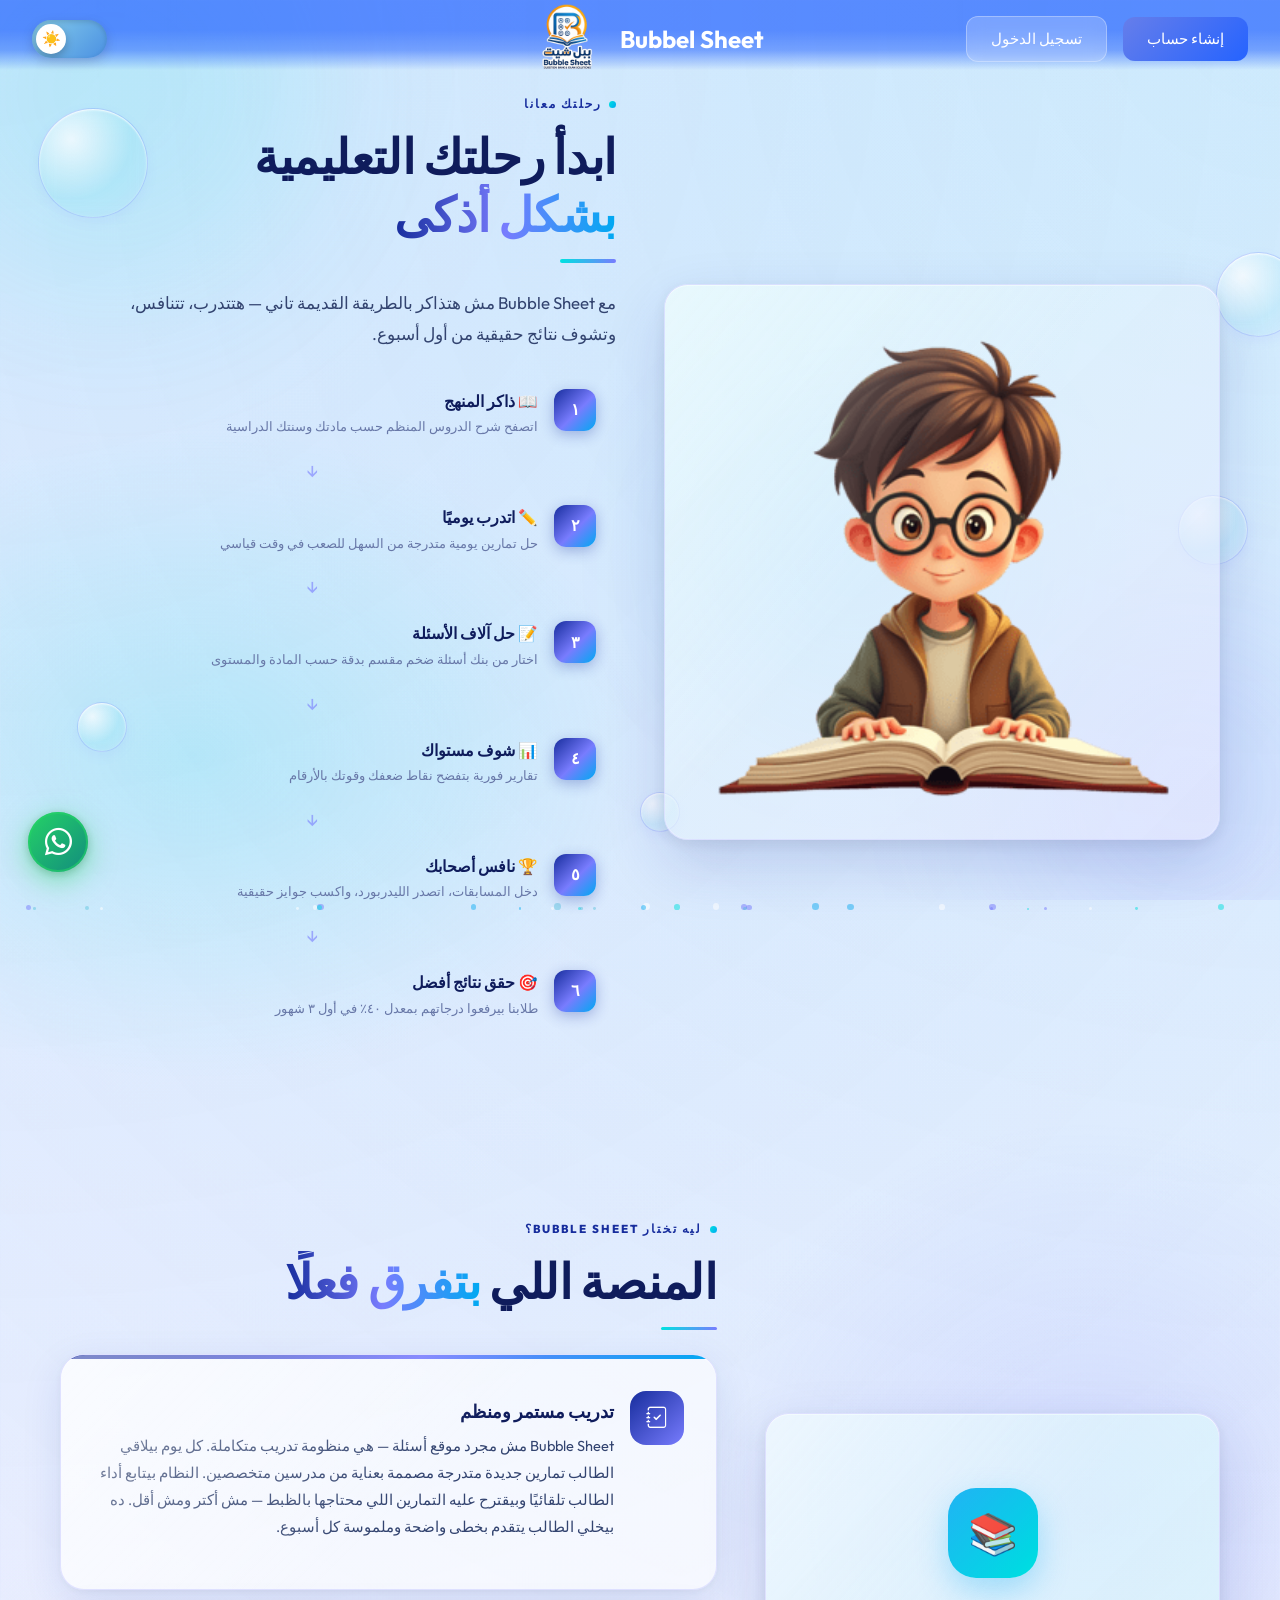
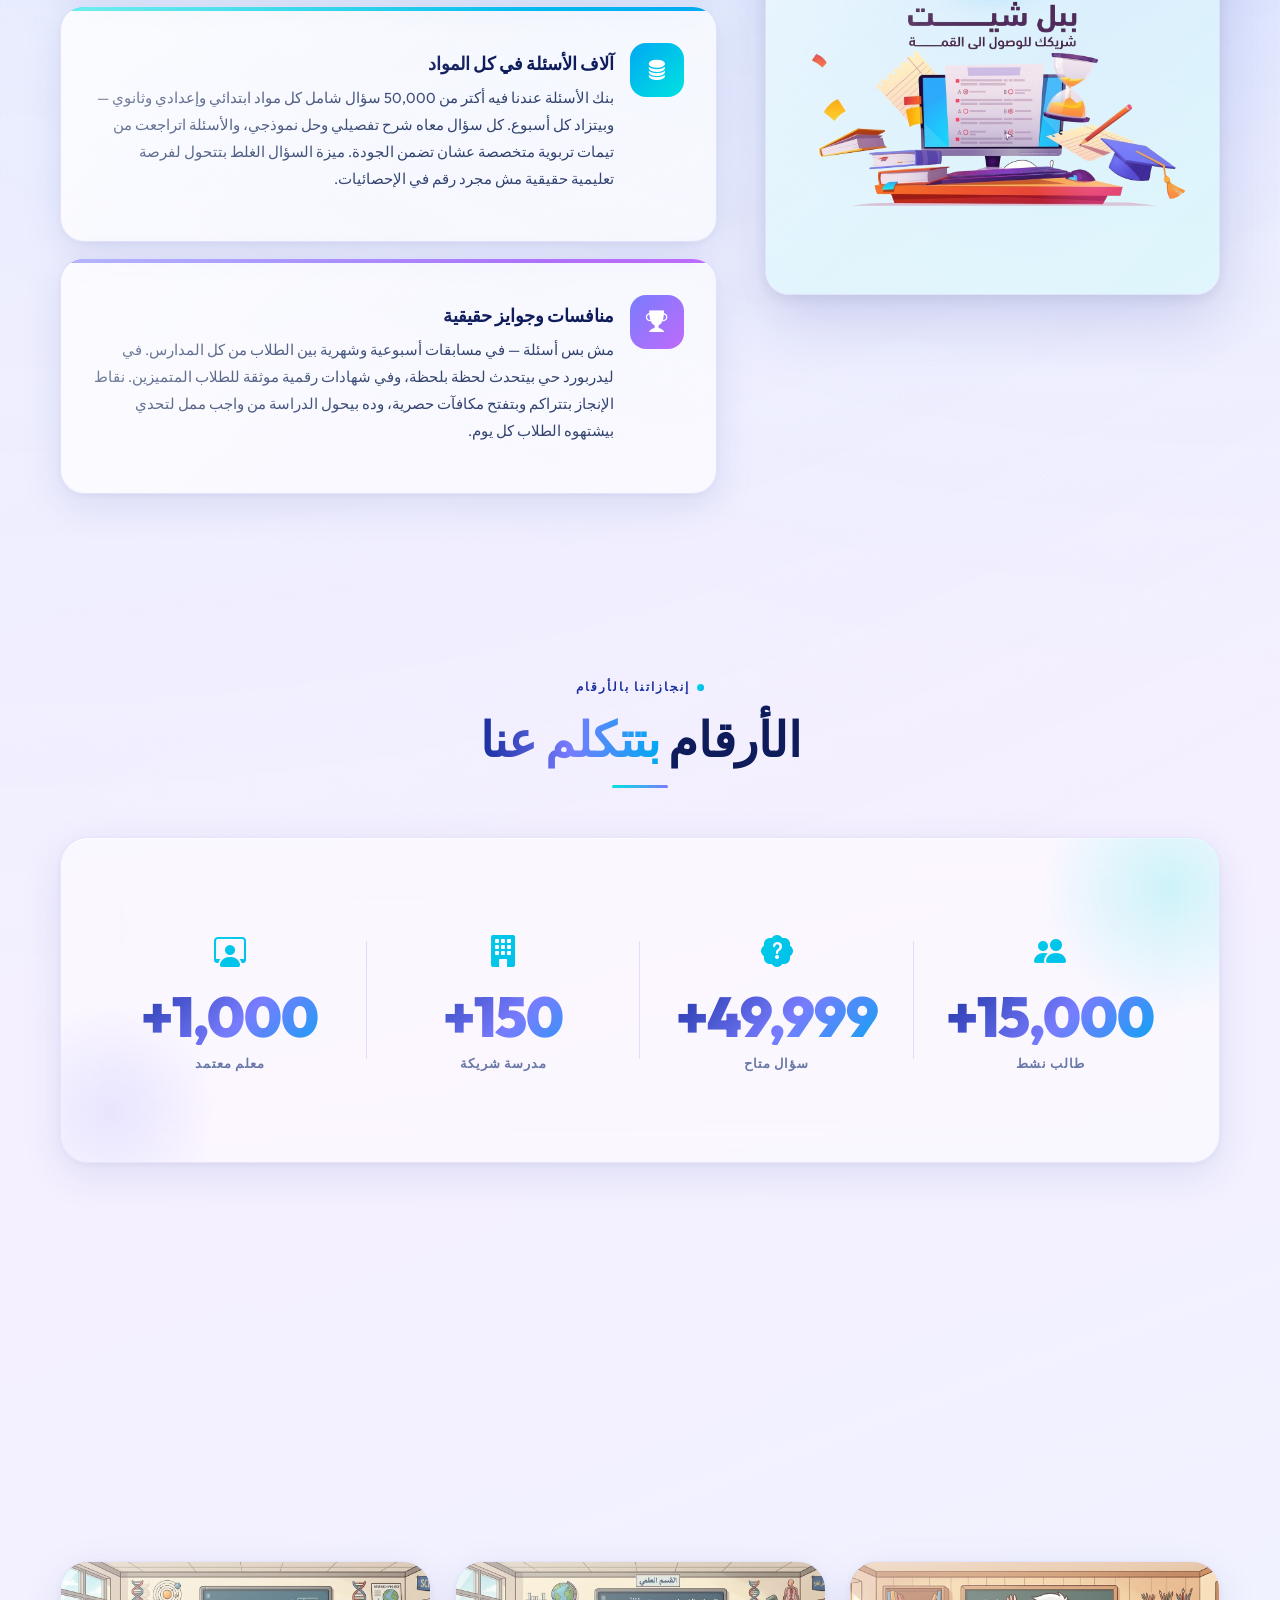
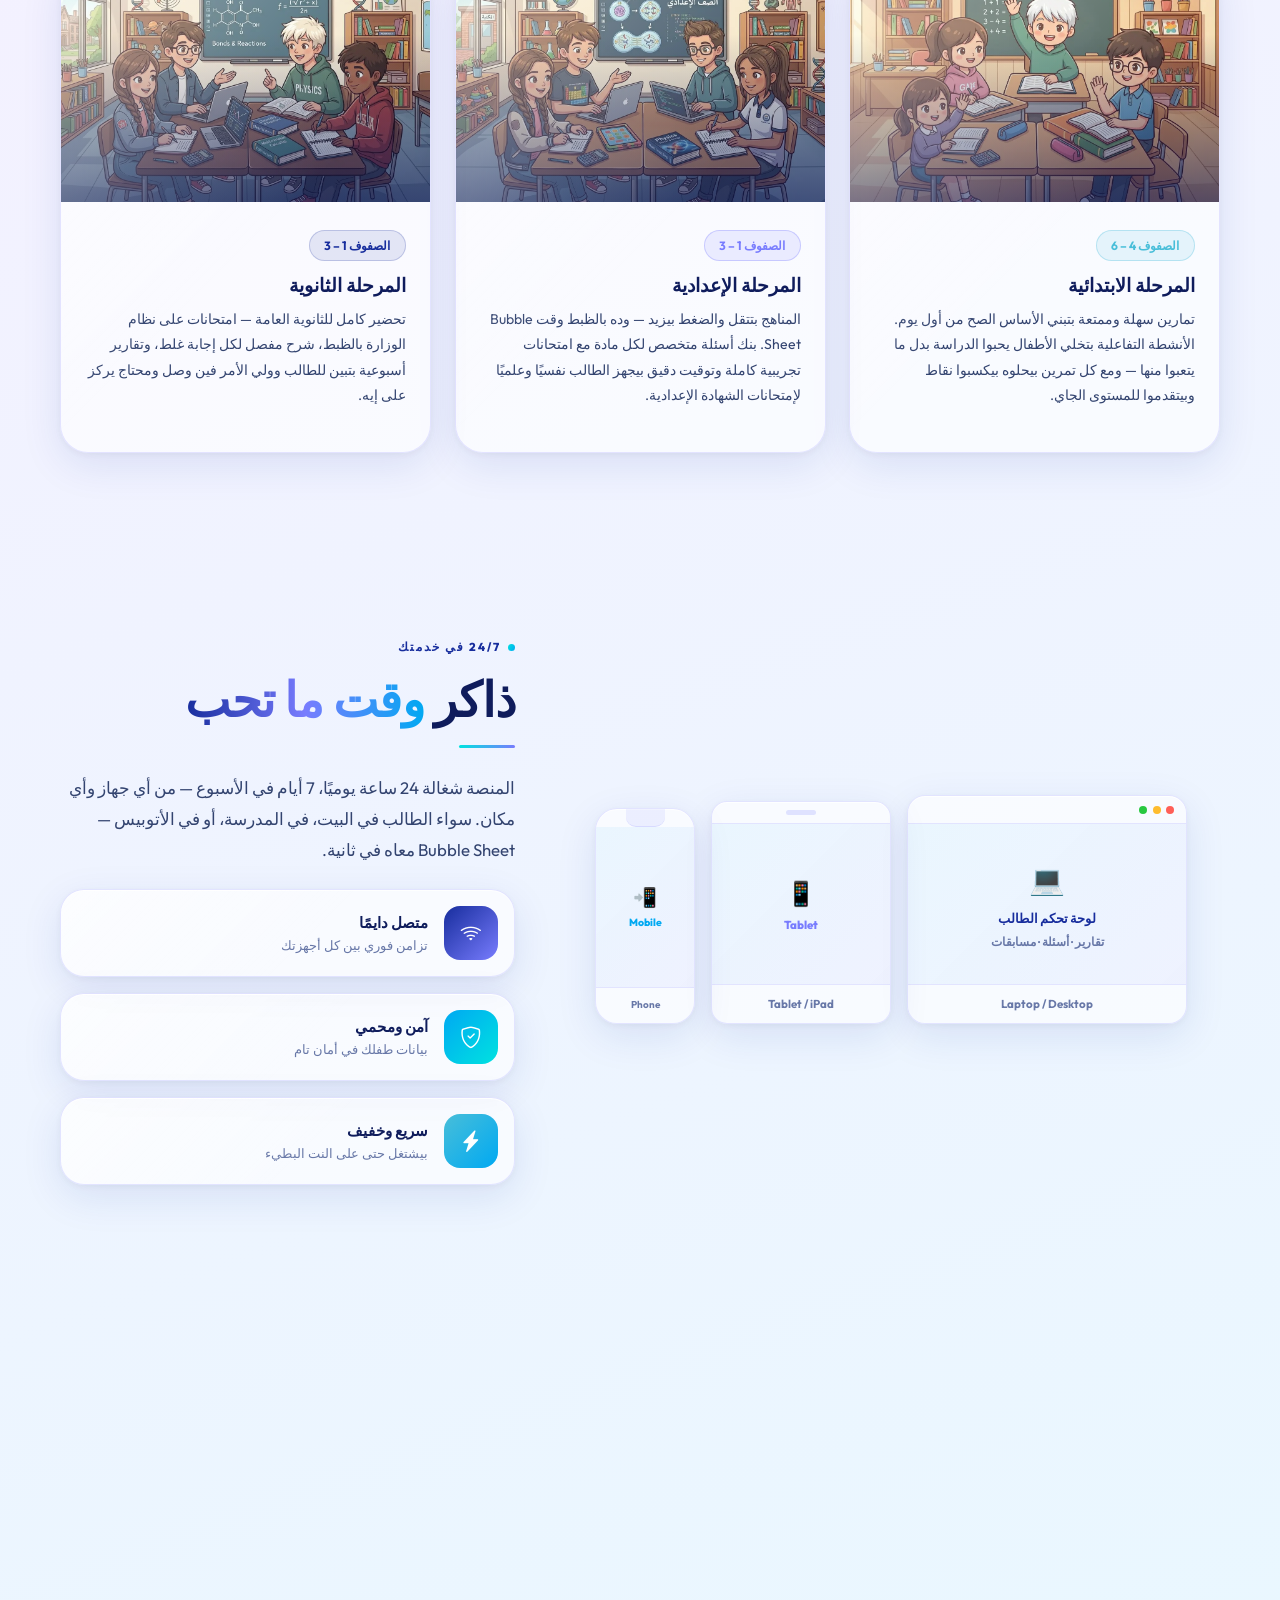
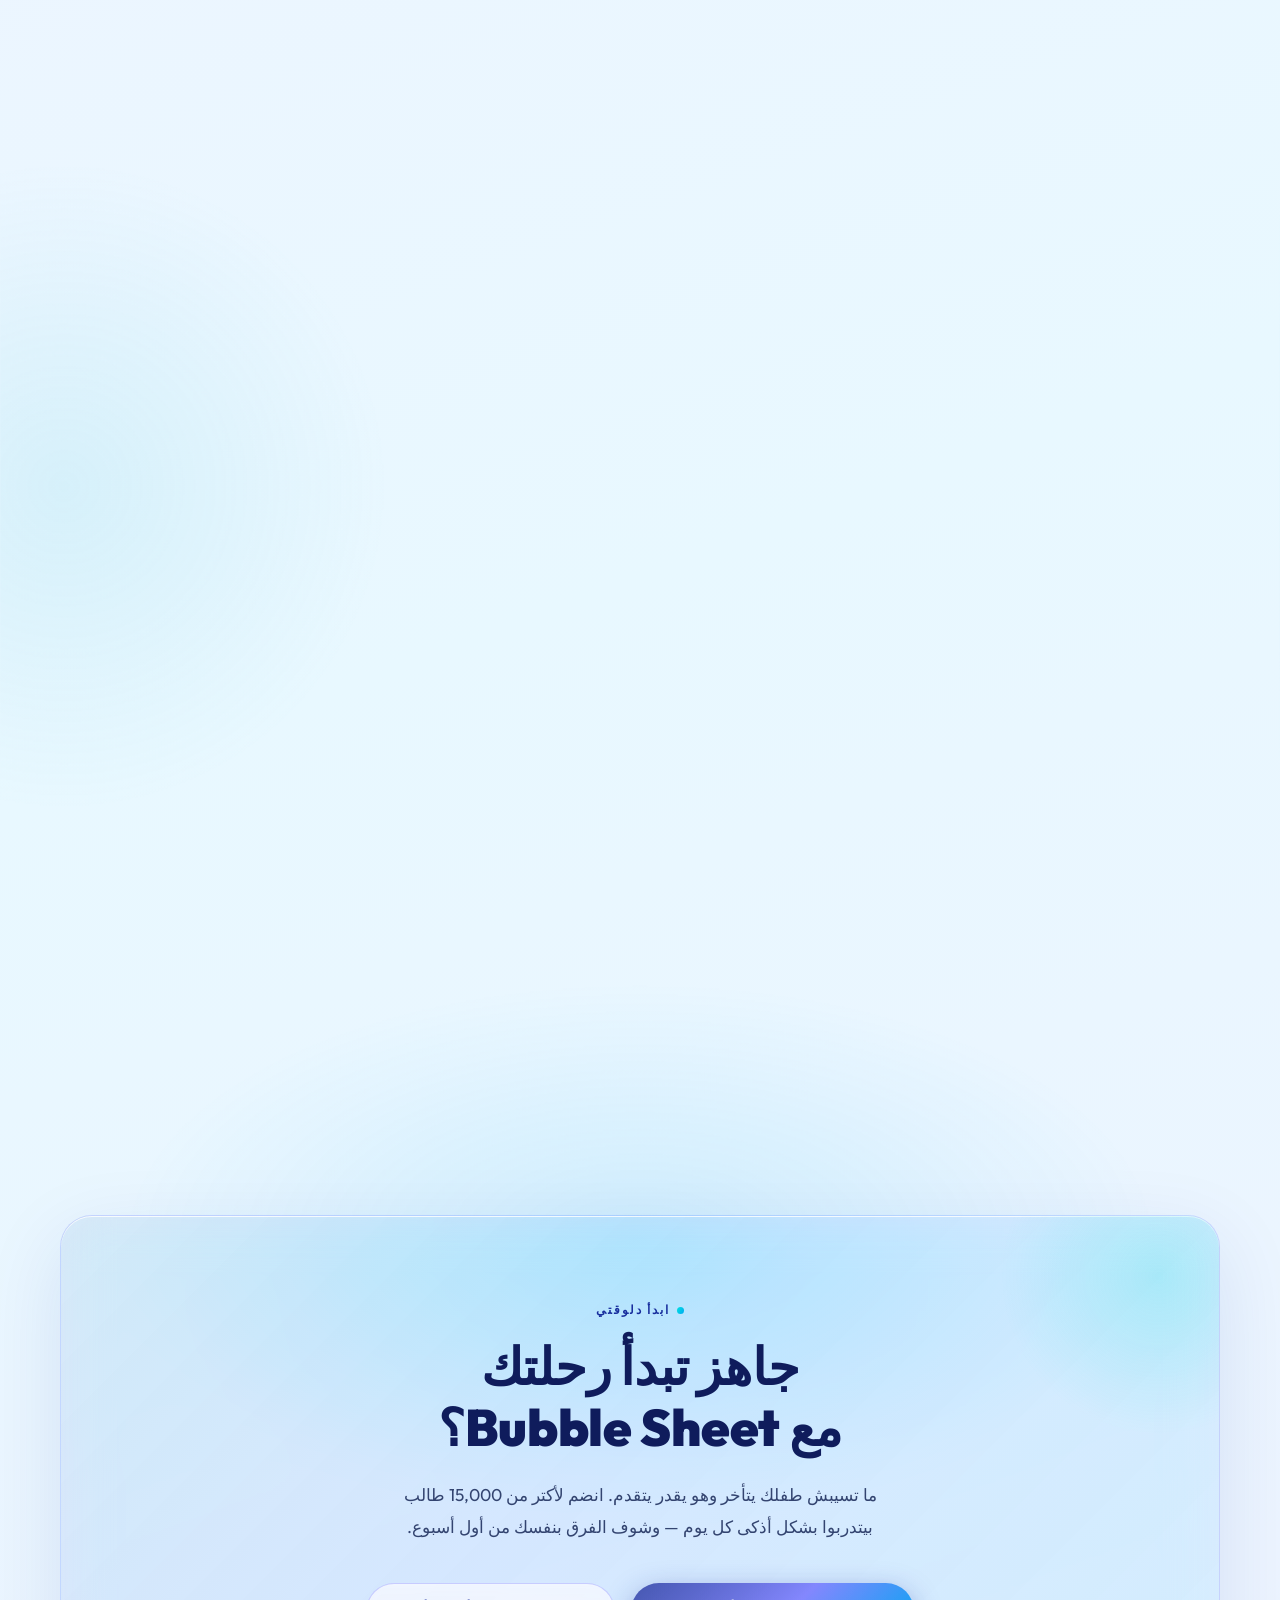
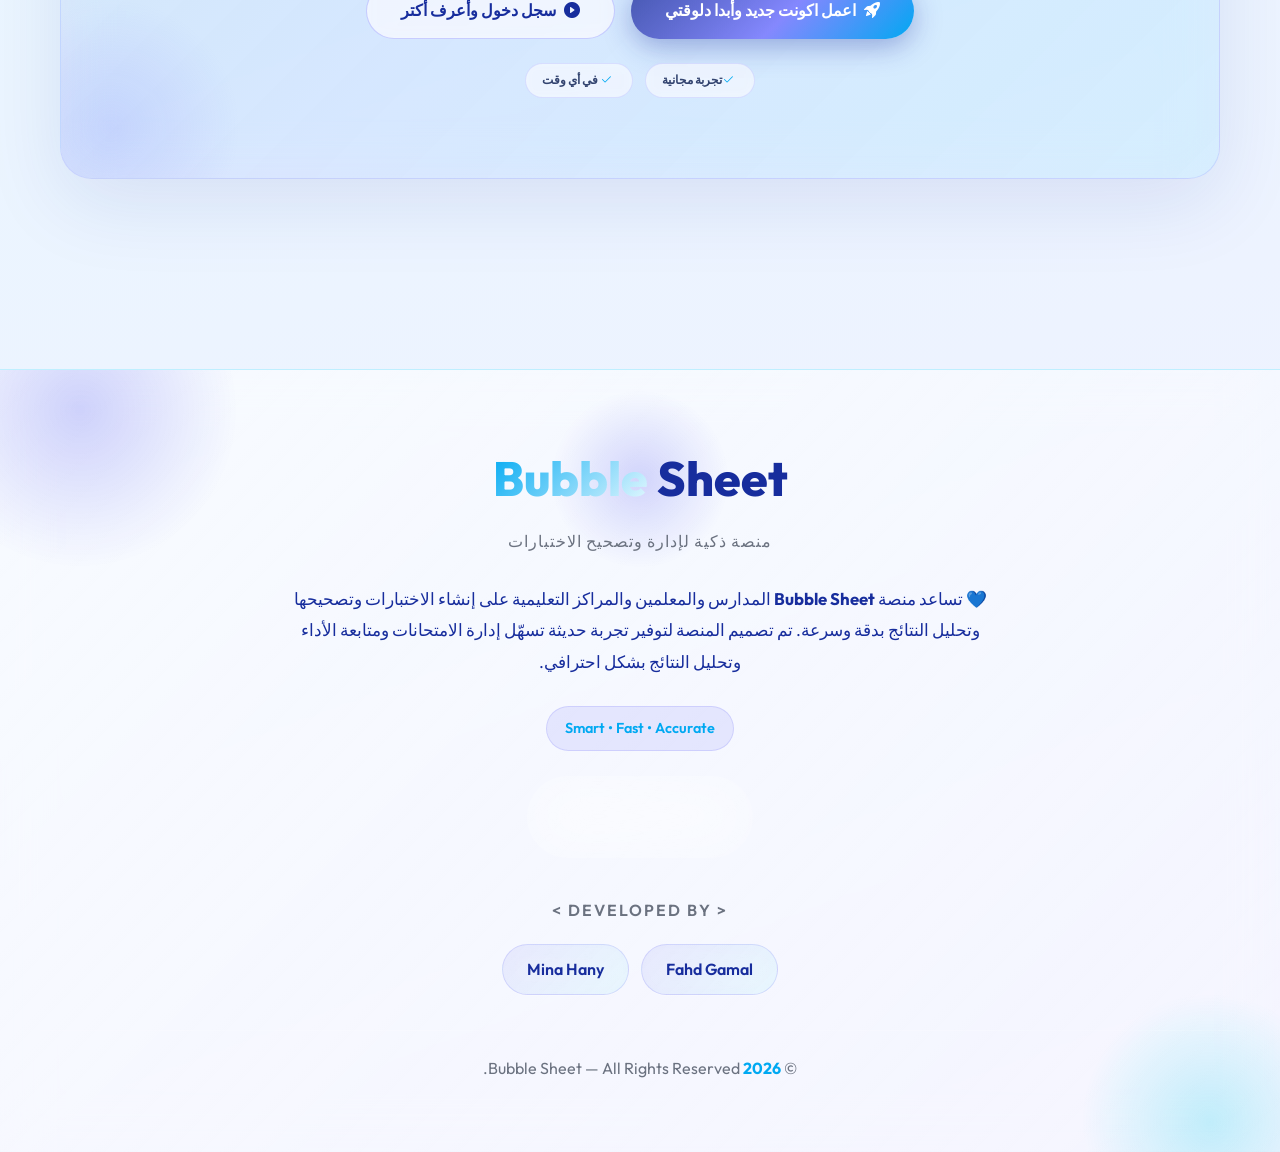
==== commit 379dc1ba: "Update fmt.Println message from 'Hello' to 'Goodbye'" ====
--- a/index.html
+++ b/index.html
@@ -208,7 +208,7 @@
                                 <div
                                     style="width:90px;height:90px;border-radius:28px;background:linear-gradient(135deg,var(--blue),var(--cyan));display:flex;align-items:center;justify-content:center;font-size:2.5rem;box-shadow:0 12px 32px rgba(0,169,242,.3);">
                                     📚</div>
-                                <img src="IMG/bubbelsheet.png" alt="">
+                                <img src="bubbelsheet.png" alt="">
                             </div>
                         </div>
                     </div>
--- a/home.css
+++ b/home.css
@@ -1213,4 +1213,10 @@
         transform: none;
         filter: none;
     }
-}+}
+/* FIX MOBILE OVERFLOW */
+html,
+body {
+    overflow-x: hidden;
+    width: 100%;
+}
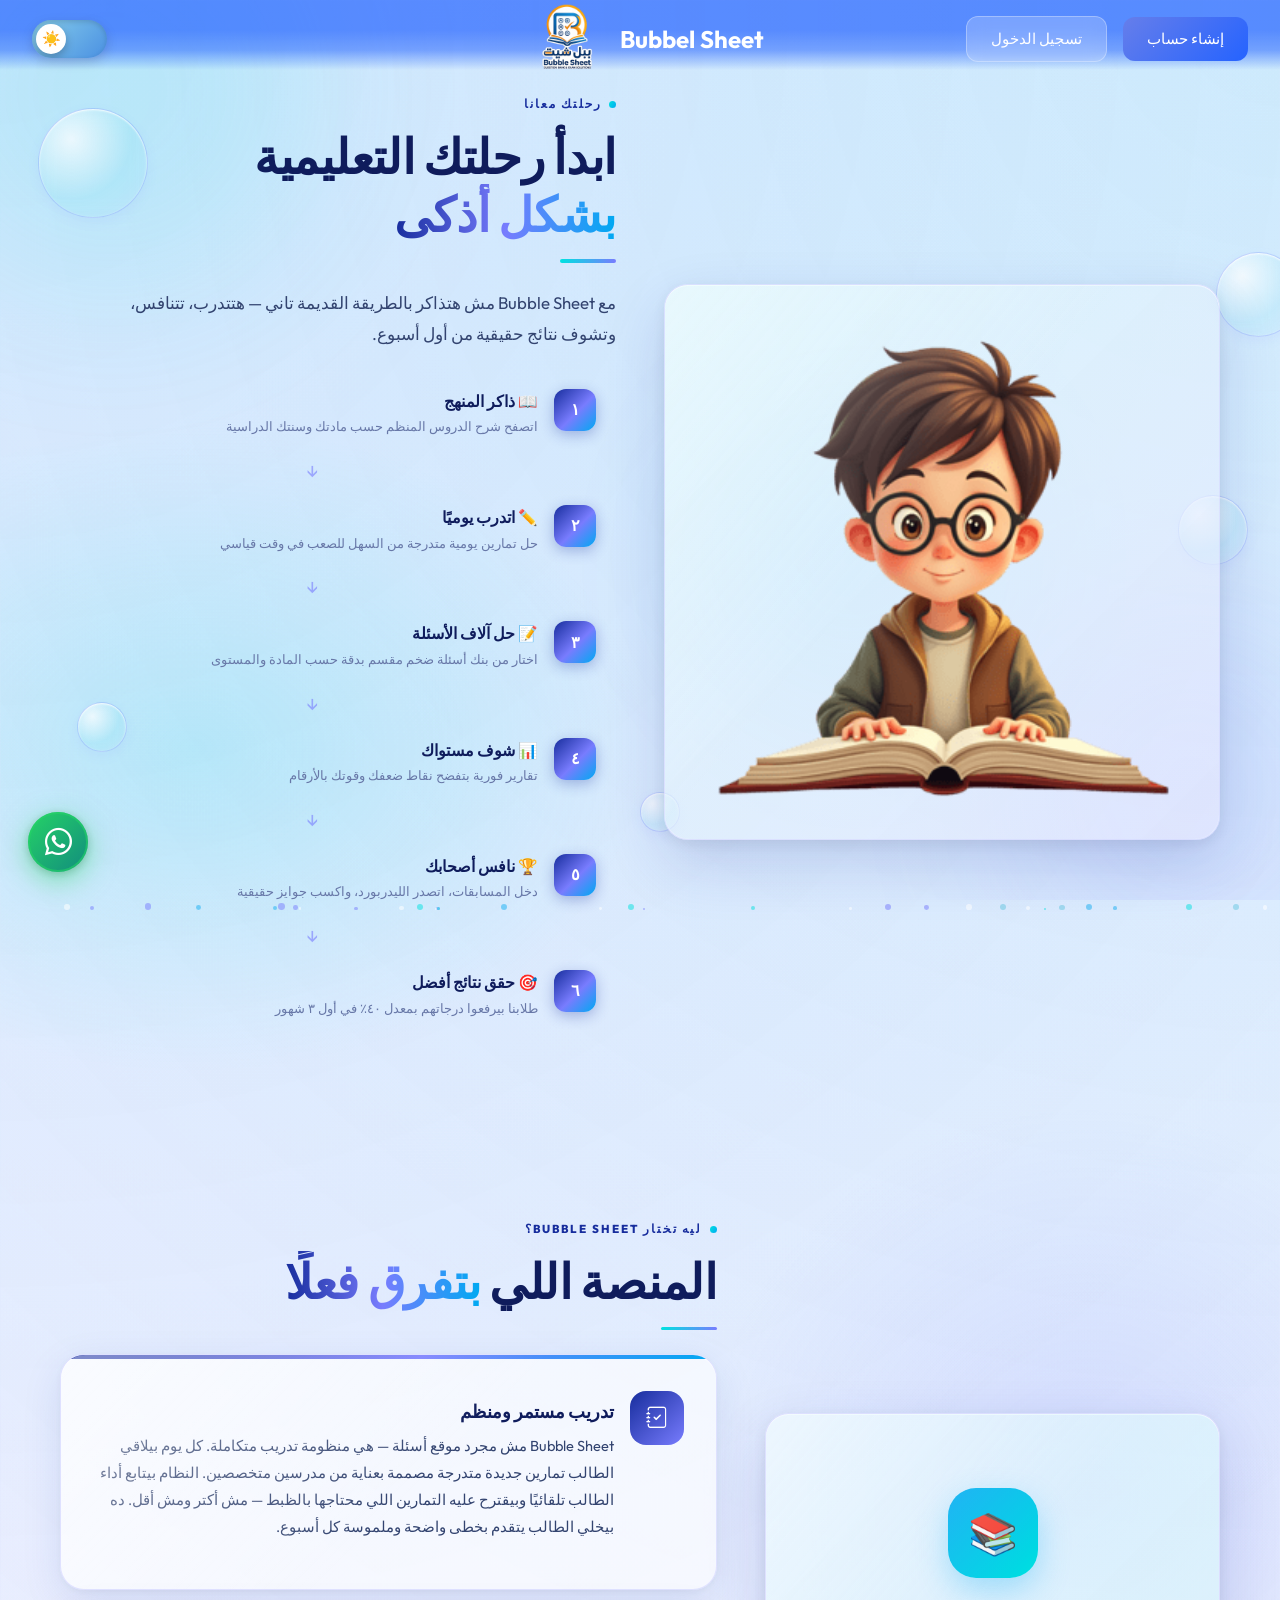
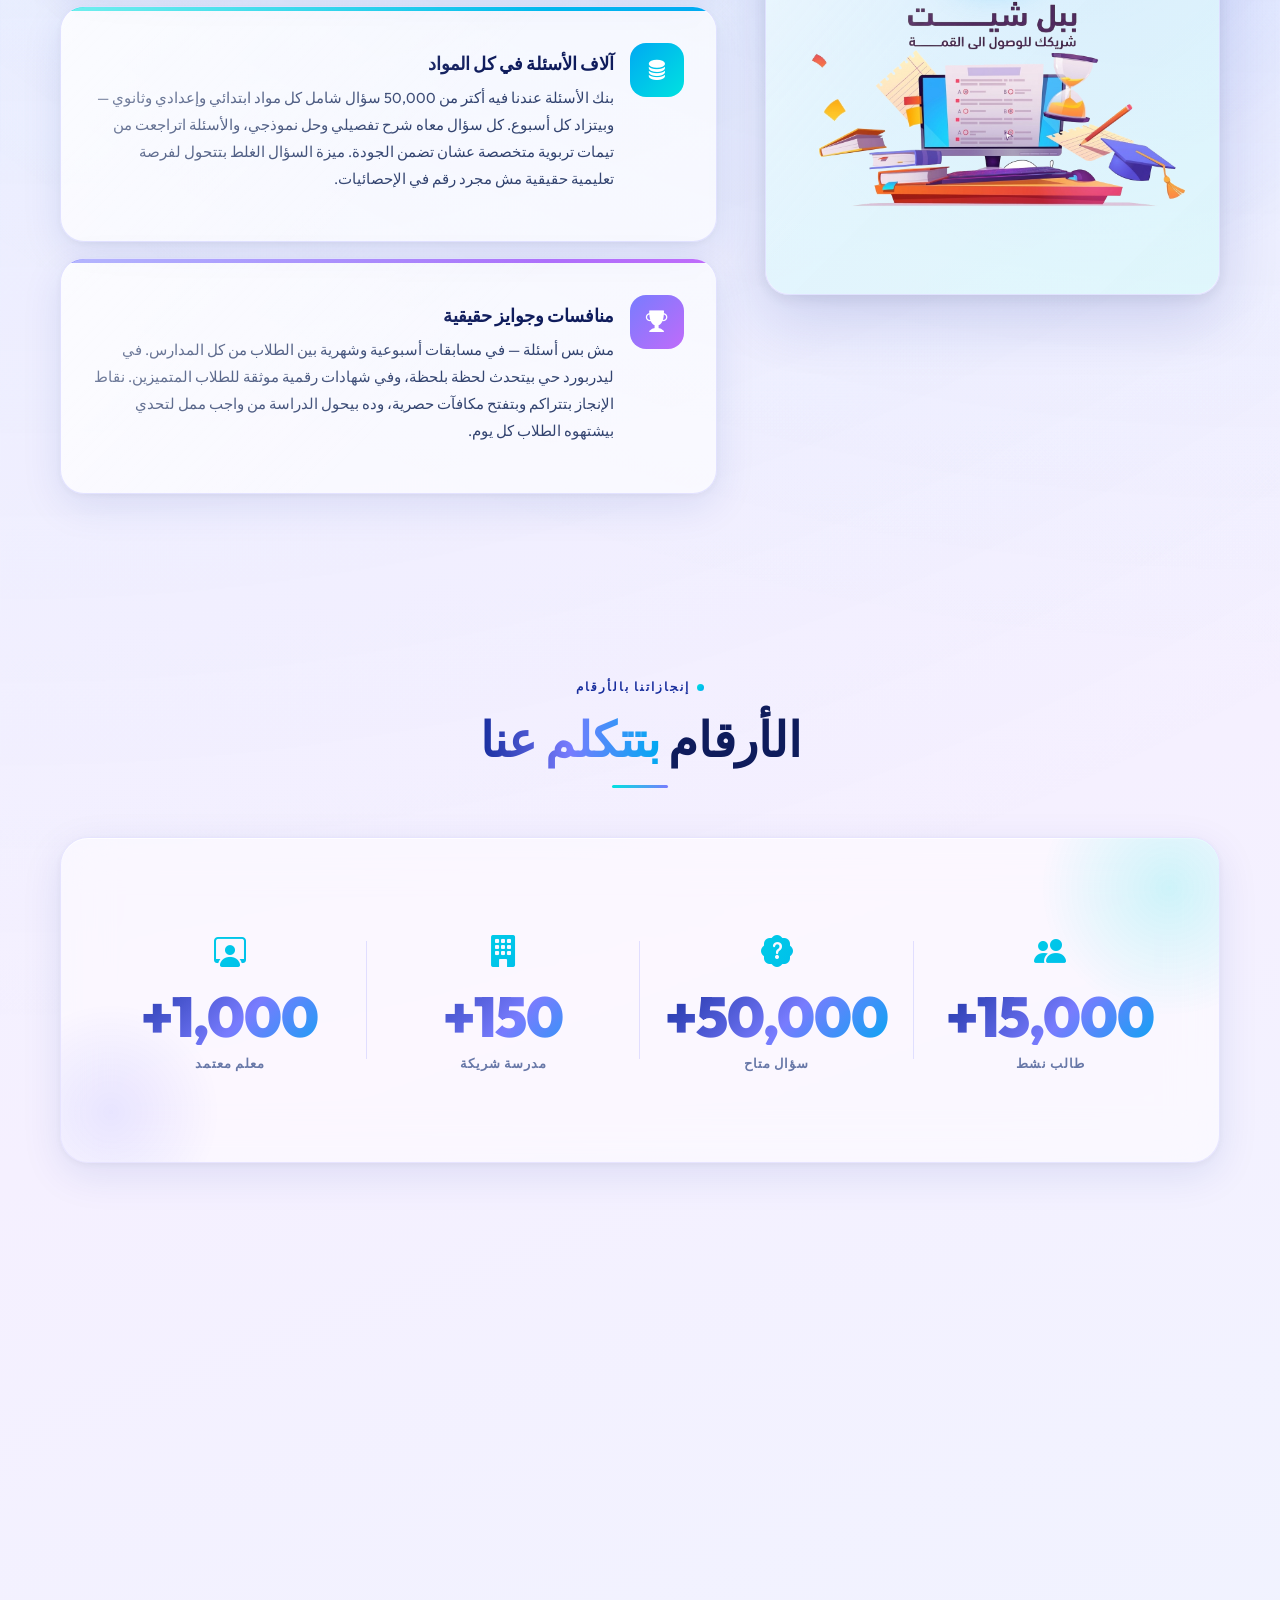
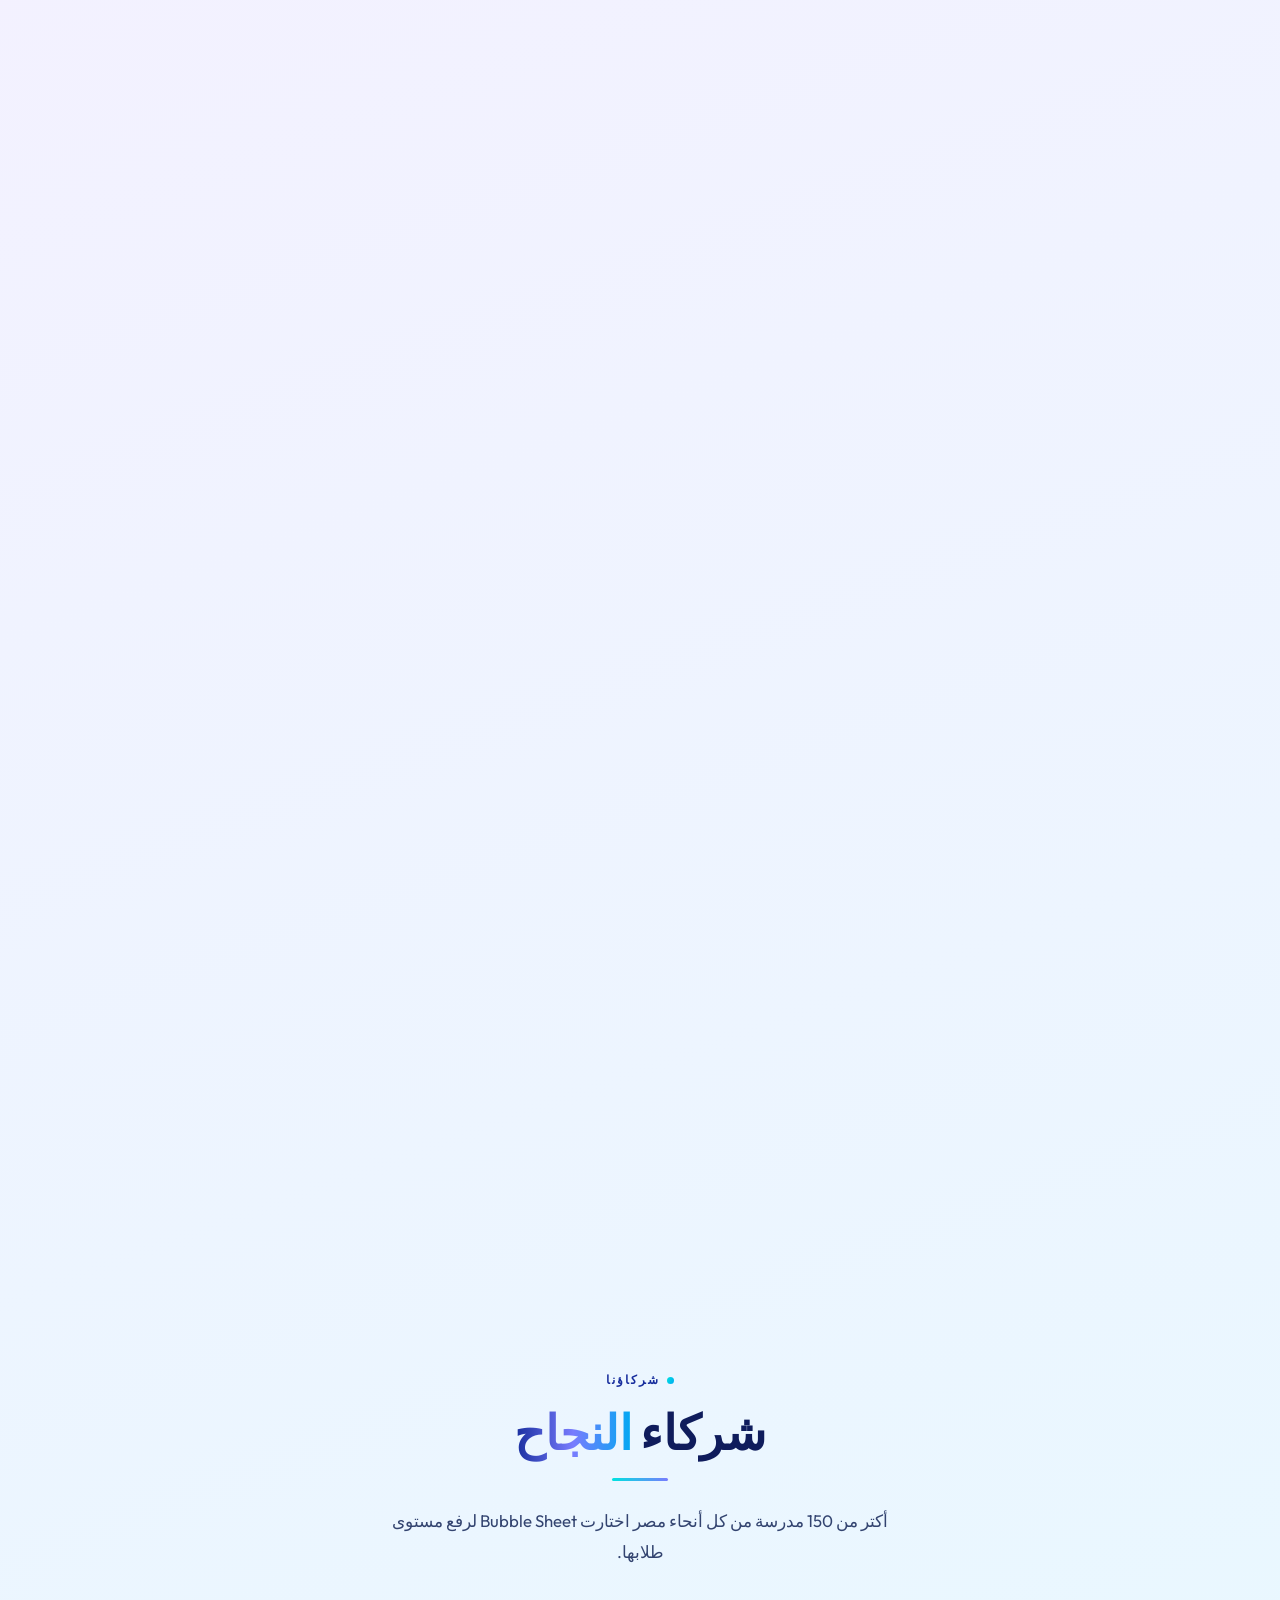
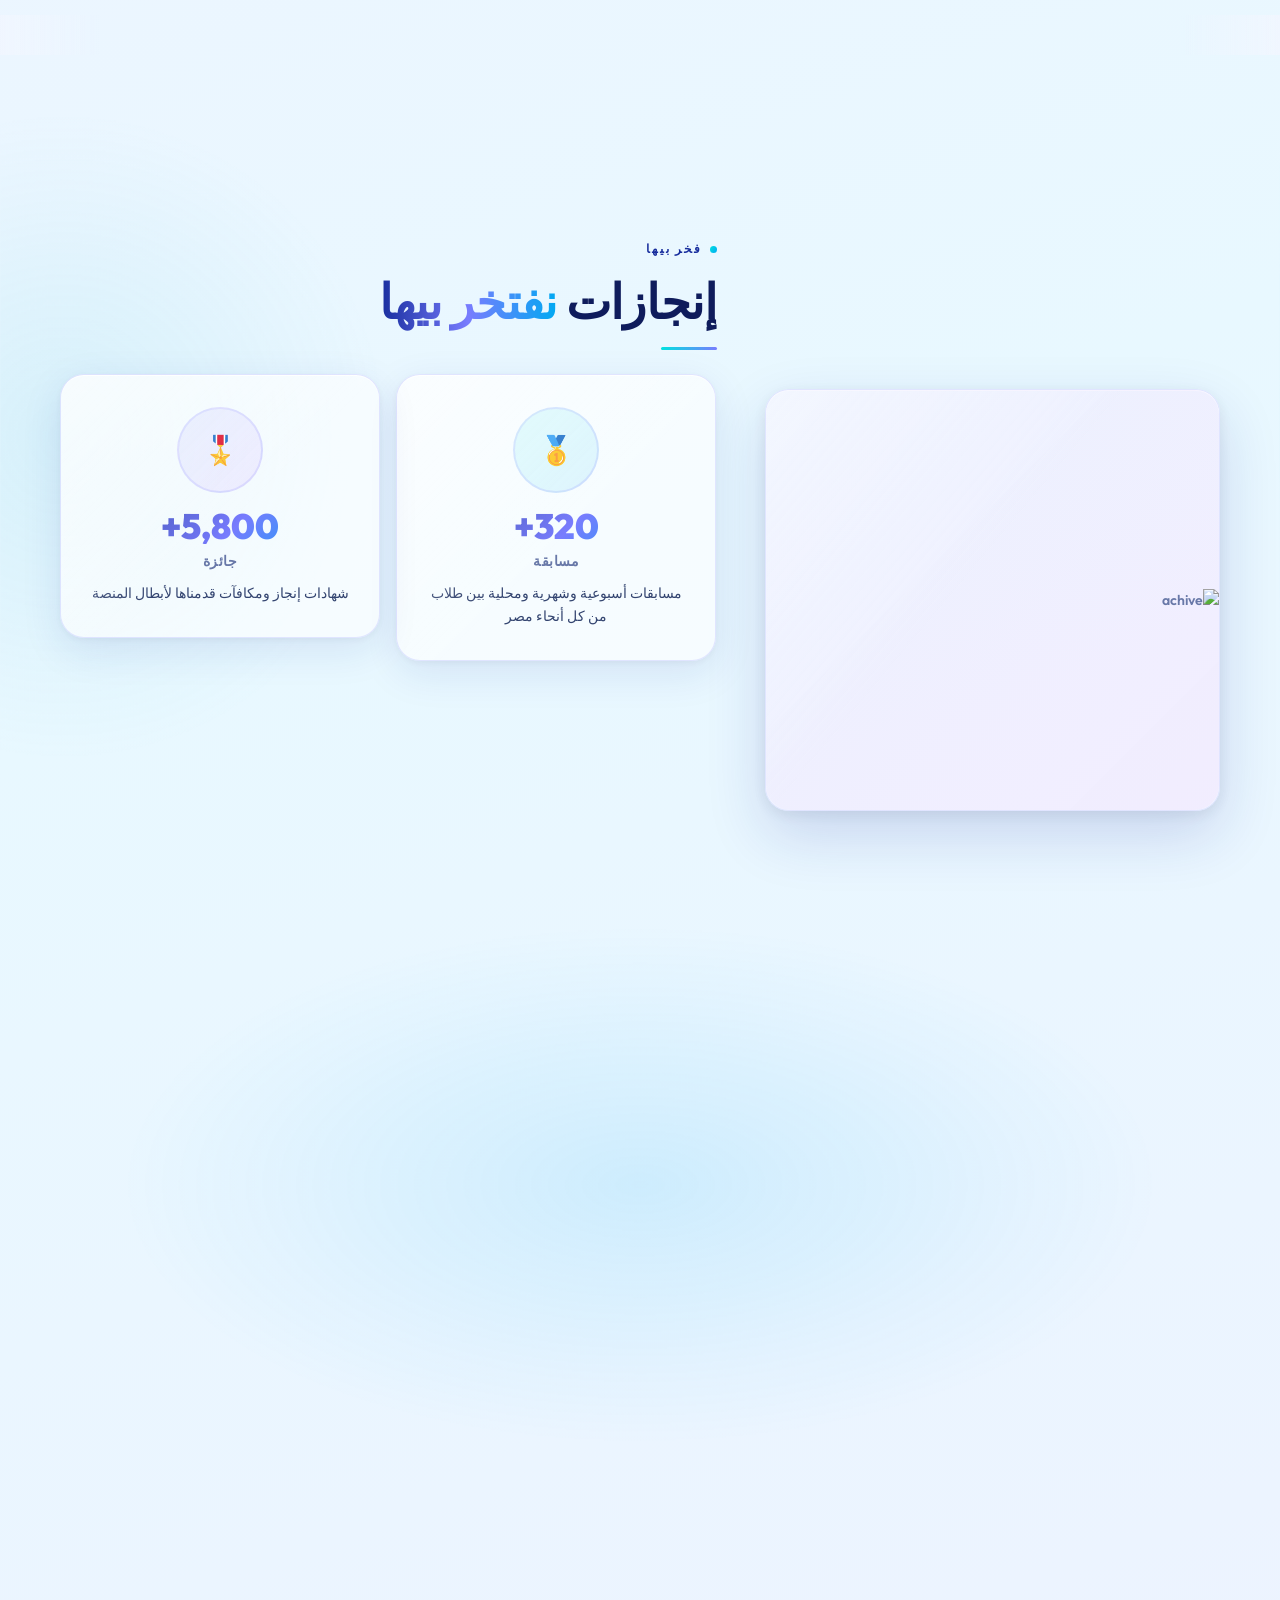
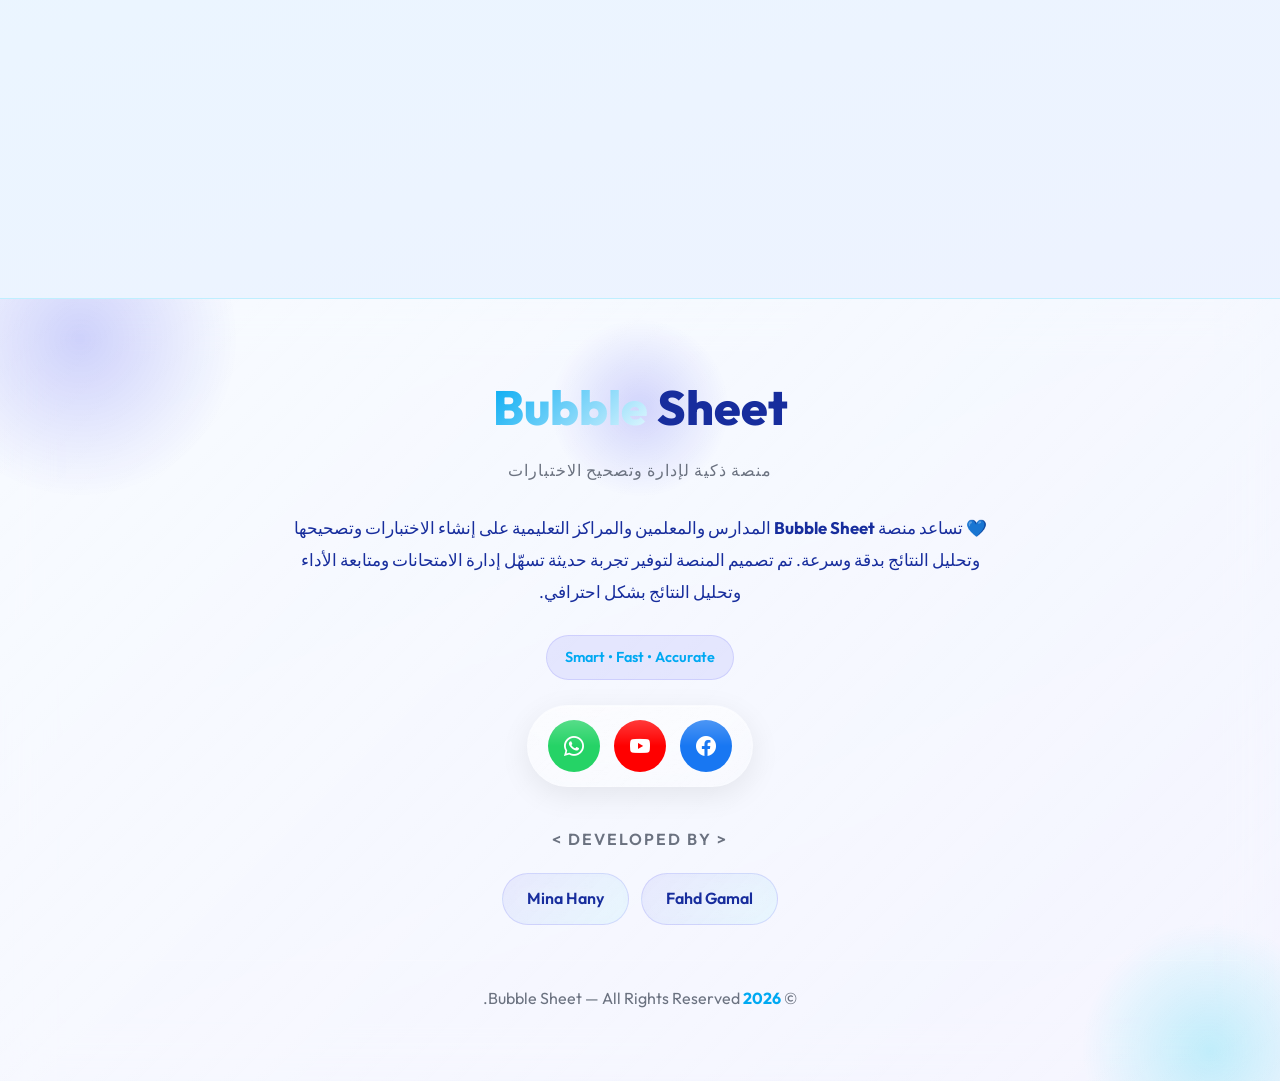
==== commit 4205fe09: "Update index.html" ====
--- a/index.html
+++ b/index.html
@@ -324,7 +324,7 @@
 
                 <div class="row g-4">
 
-                    <div class="col-md-4" data-r="up" data-d="1">
+                    <div class="col-md-4" data-r="up" data-d="1" onclick="register()">
                         <div class="gc stage-panel h-100">
                             <div class="stage-img">
                                 <div
@@ -345,7 +345,7 @@
                         </div>
                     </div>
 
-                    <div class="col-md-4" data-r="up" data-d="2">
+                    <div class="col-md-4" data-r="up" data-d="2" onclick="register()">
                         <div class="gc stage-panel h-100">
                             <div class="stage-img">
                                 <div
@@ -366,7 +366,7 @@
                         </div>
                     </div>
 
-                    <div class="col-md-4" data-r="up" data-d="3">
+                    <div class="col-md-4" data-r="up" data-d="3" onclick="register()">
                         <div class="gc stage-panel h-100">
                             <div class="stage-img">
                                 <div
@@ -524,7 +524,7 @@
                             <div class="frame-shine"></div>
                             <div class="img-ph"
                                 style="background:linear-gradient(135deg,rgba(120,124,254,.08),rgba(192,107,250,.1));min-height:420px;">
-                                <img src="achive.png" alt="achive">
+                                <img src="IMG/achive.png" alt="achive">
                             </div>
                         </div>
                     </div>
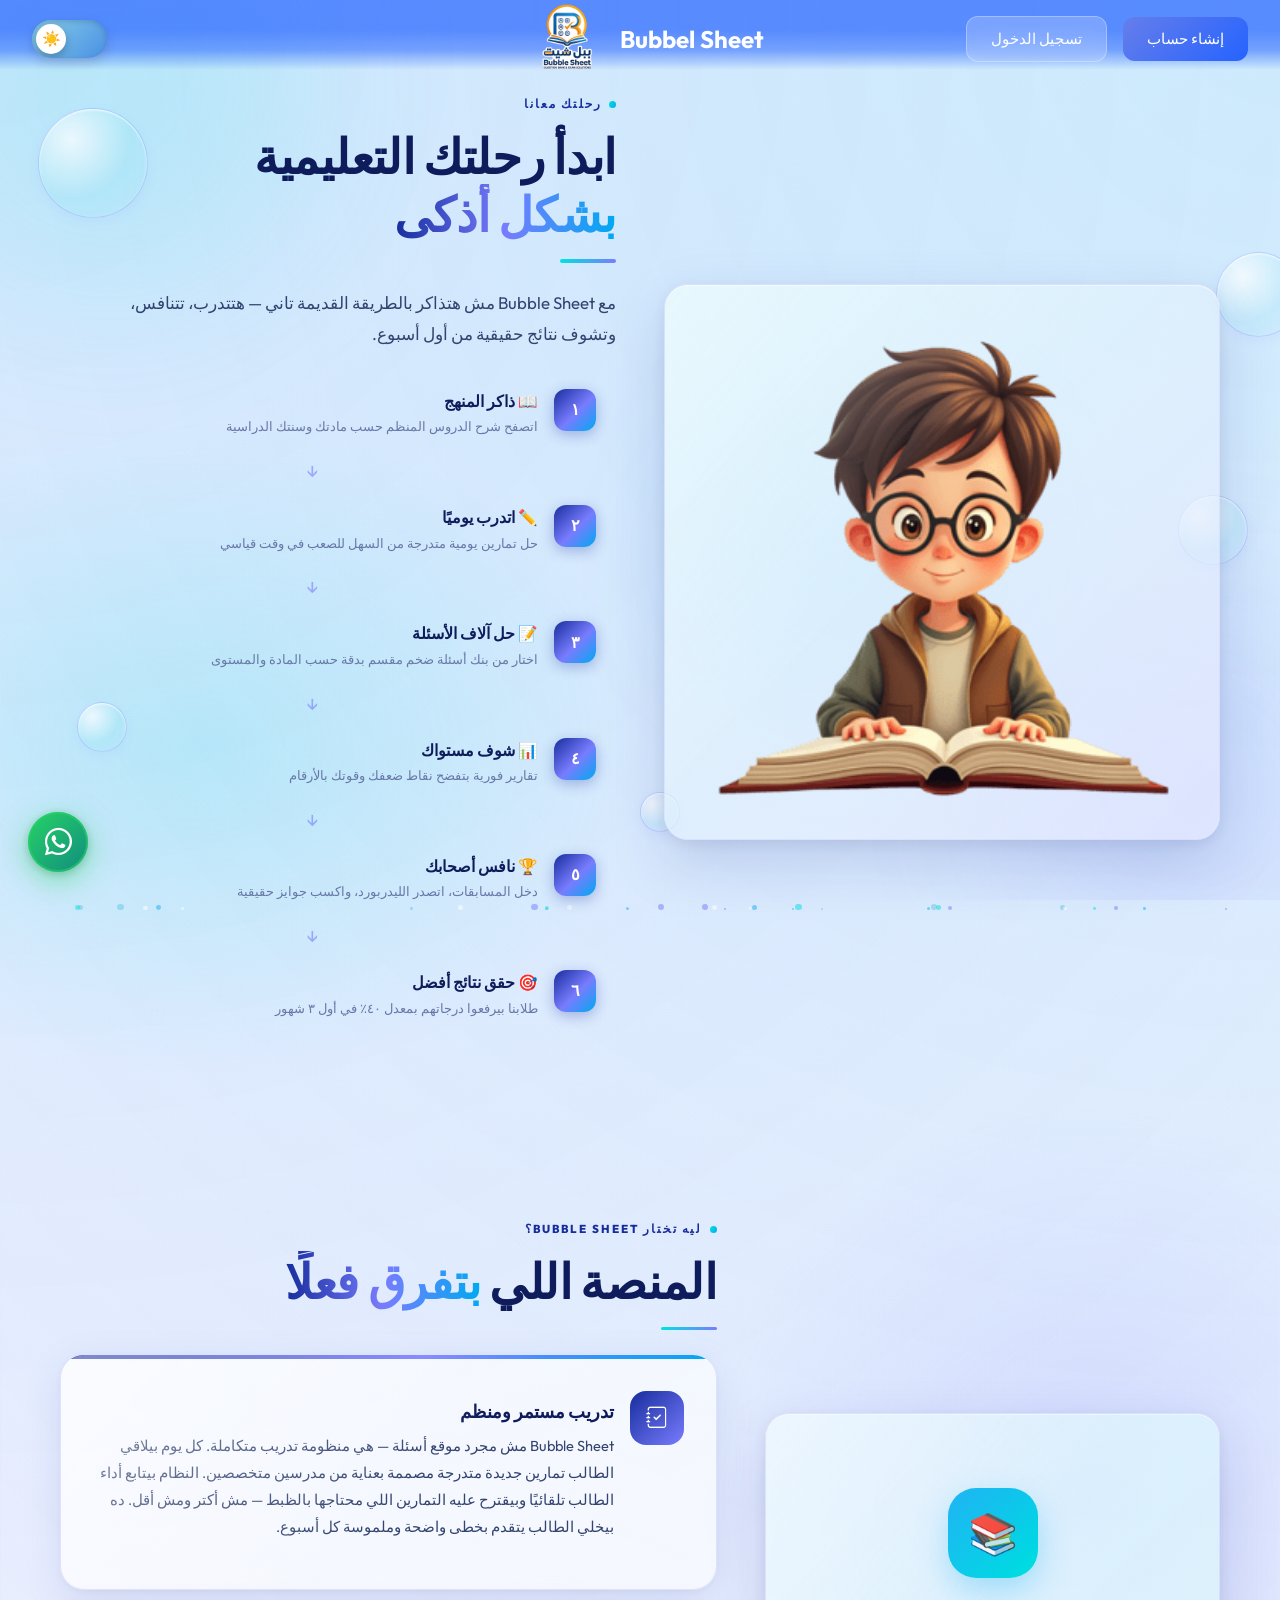
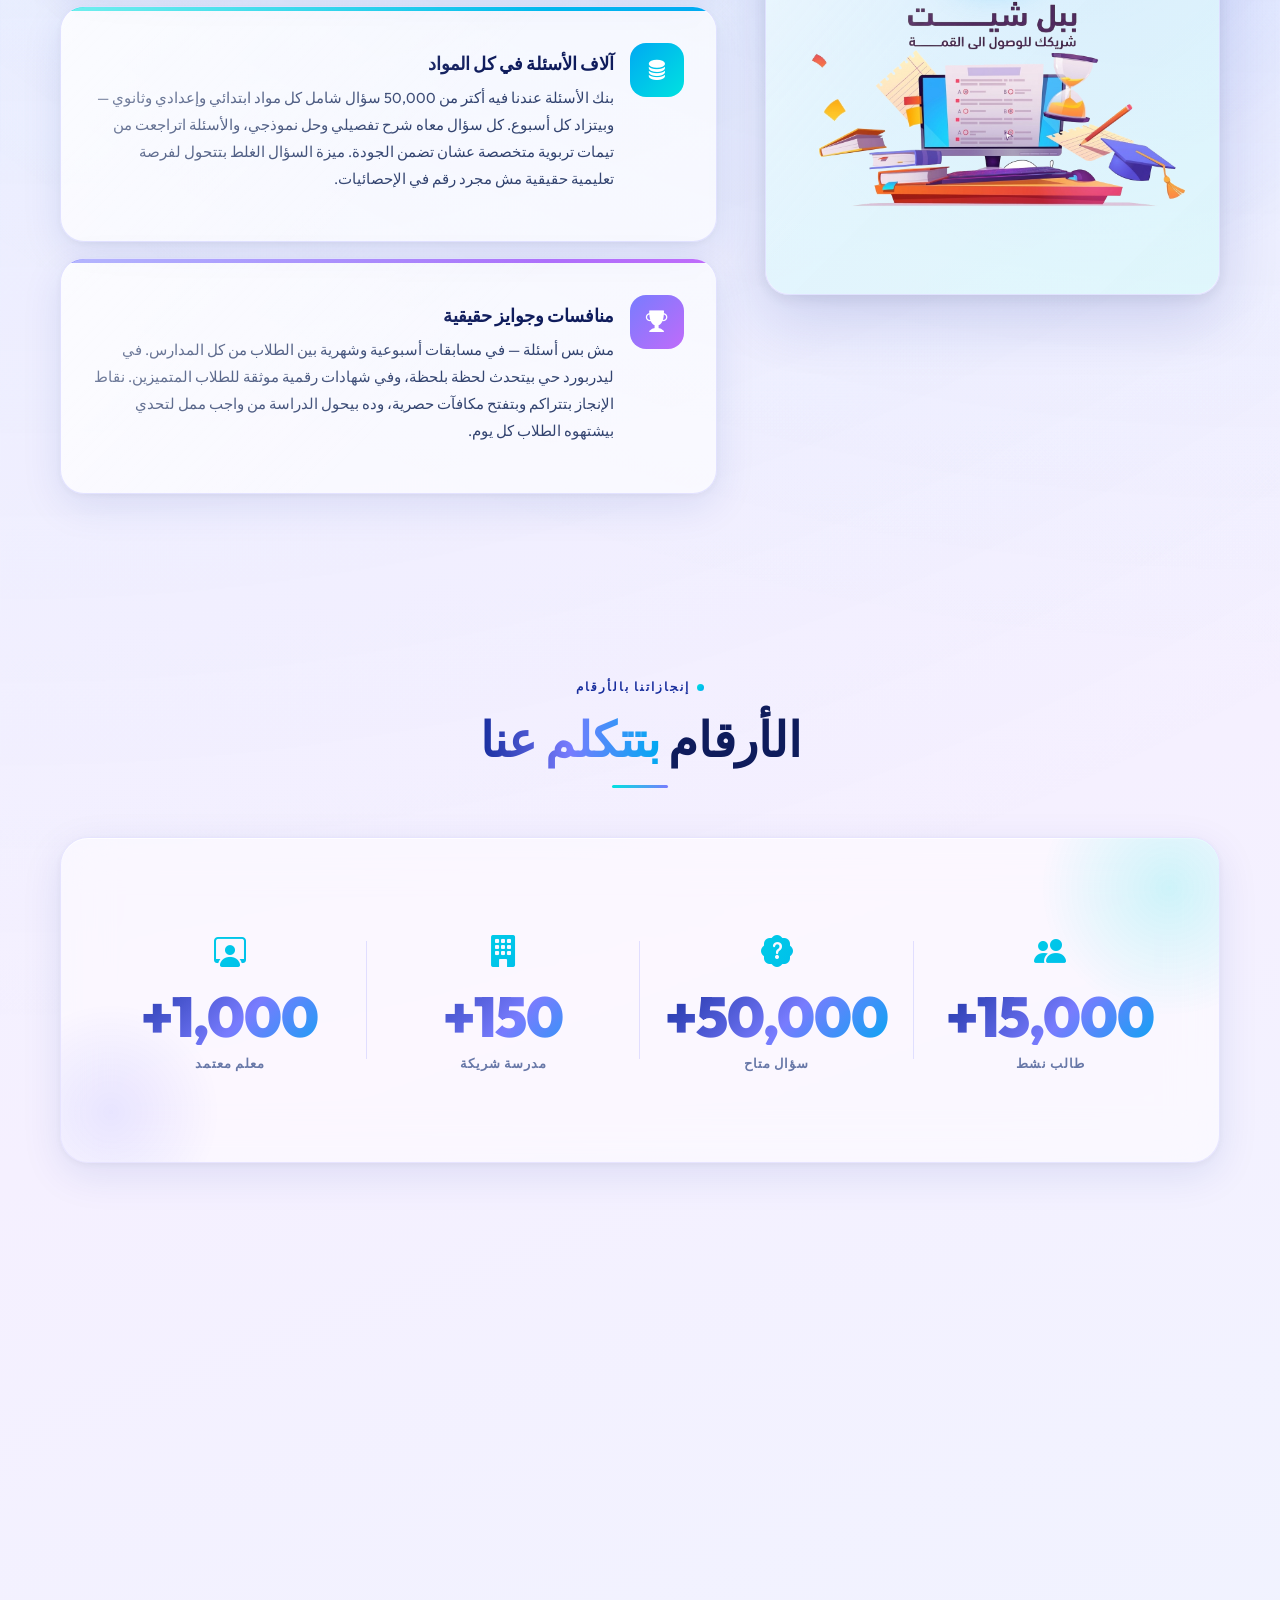
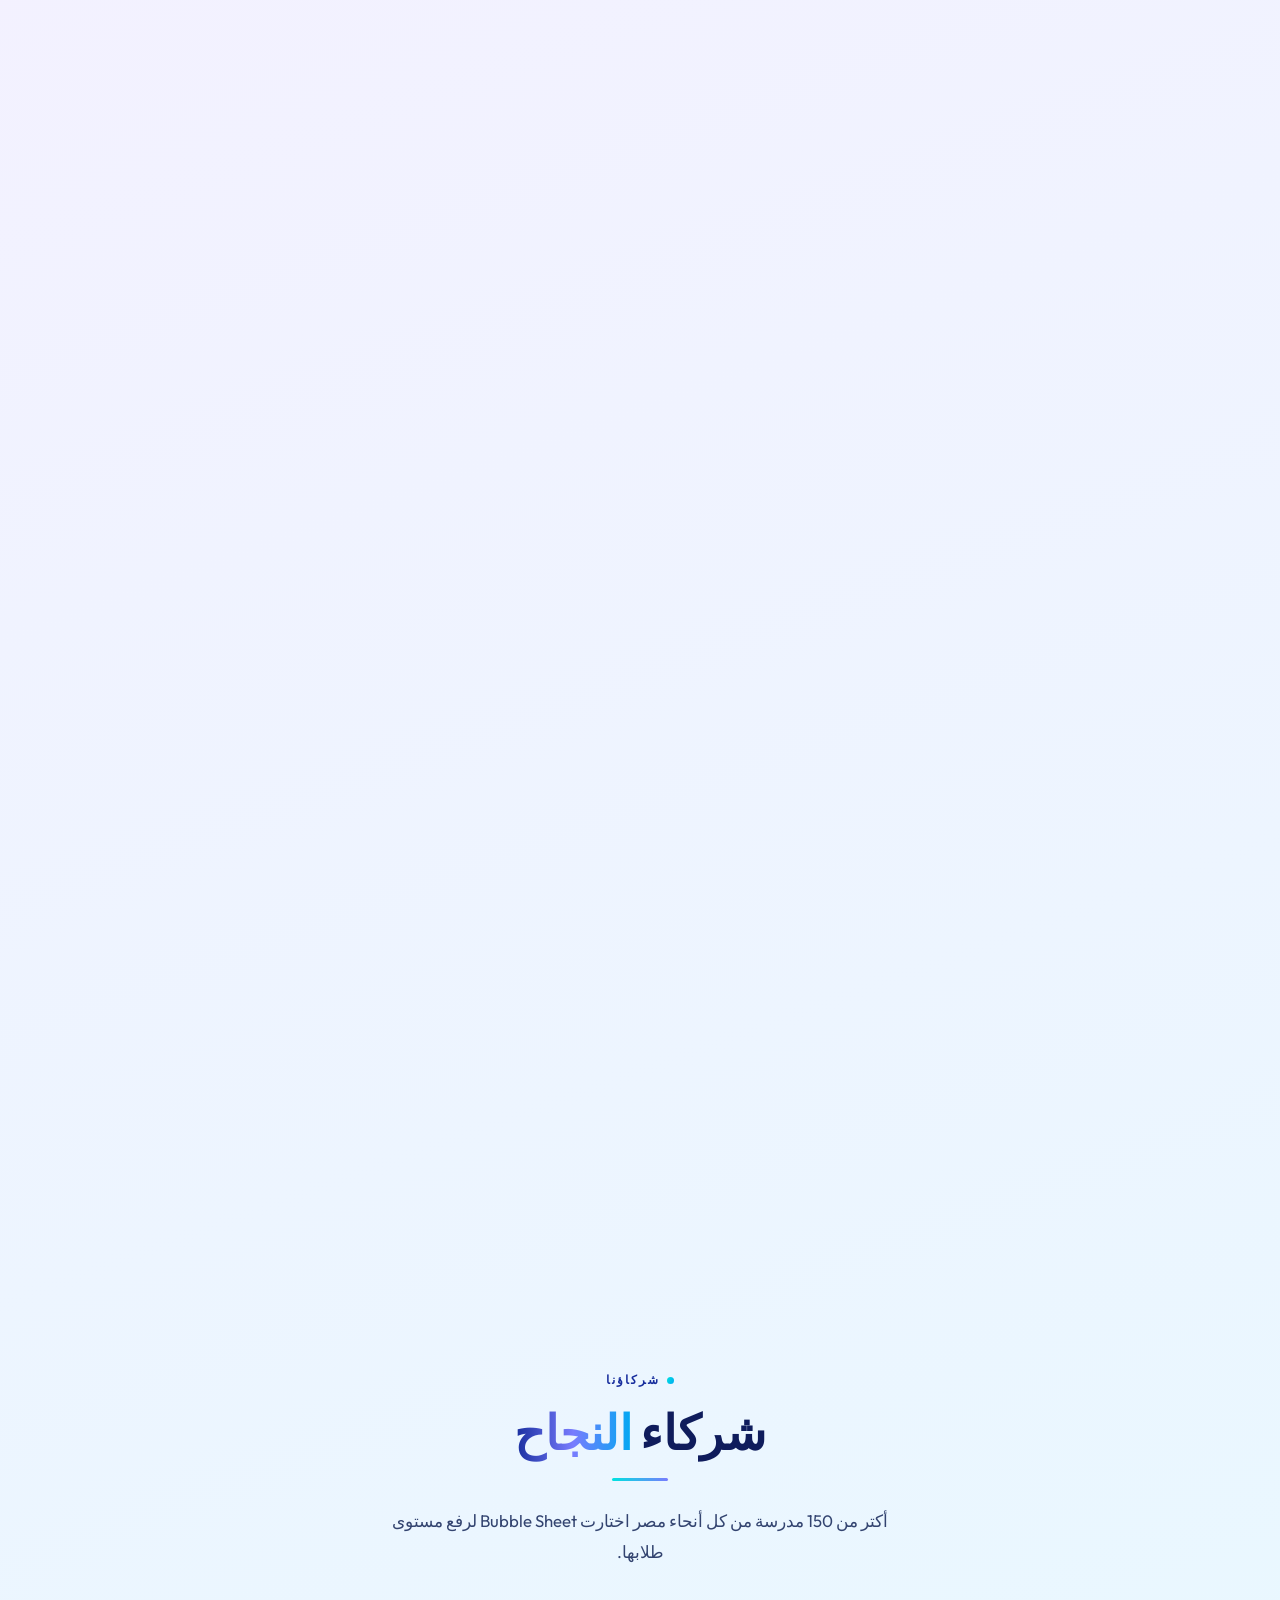
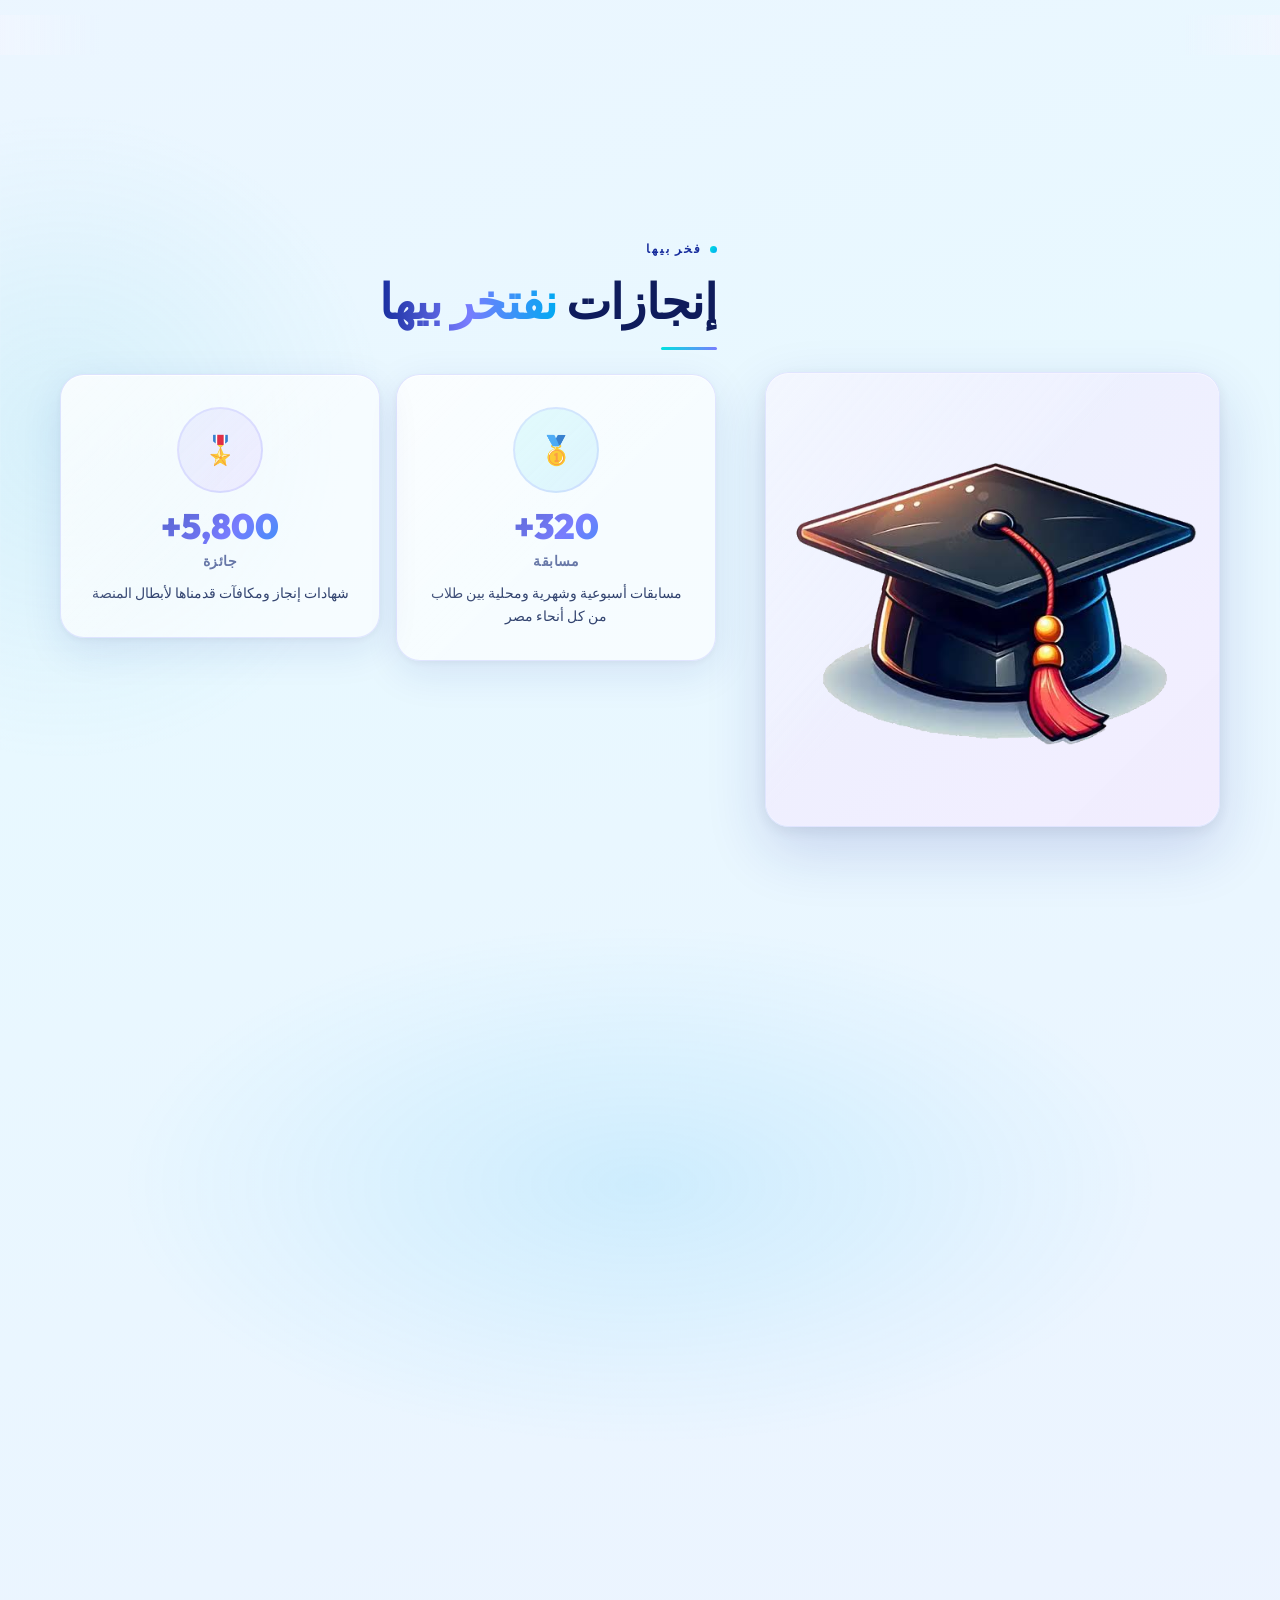
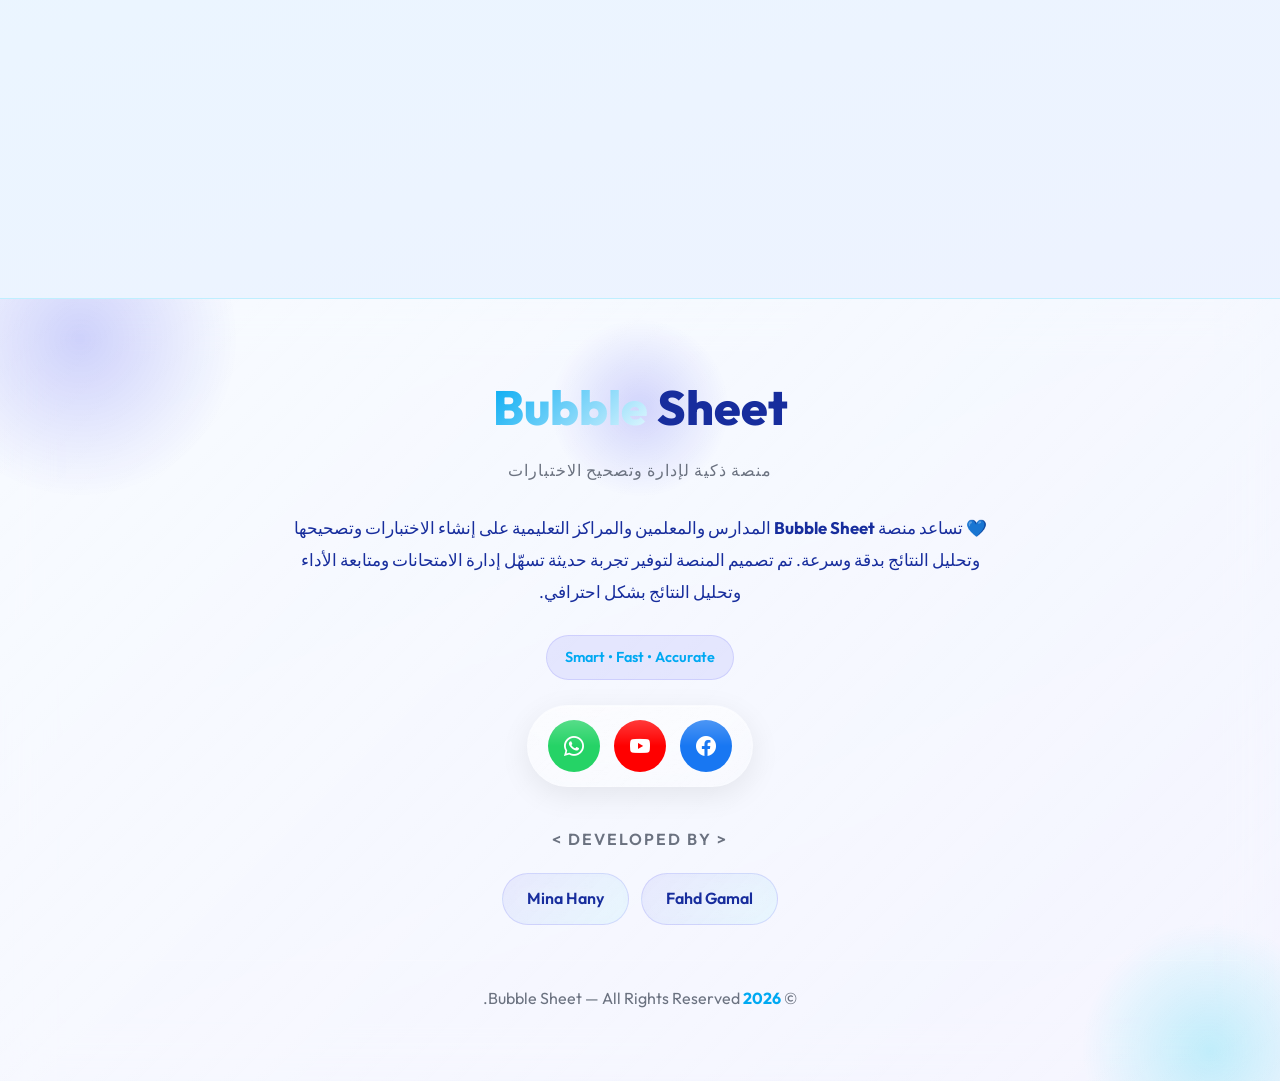
==== commit 5dcc181f: "Update index.html" ====
--- a/index.html
+++ b/index.html
@@ -524,7 +524,7 @@
                             <div class="frame-shine"></div>
                             <div class="img-ph"
                                 style="background:linear-gradient(135deg,rgba(120,124,254,.08),rgba(192,107,250,.1));min-height:420px;">
-                                <img src="IMG/achive.png" alt="achive">
+                                <img src="achive.png" alt="achive">
                             </div>
                         </div>
                     </div>
